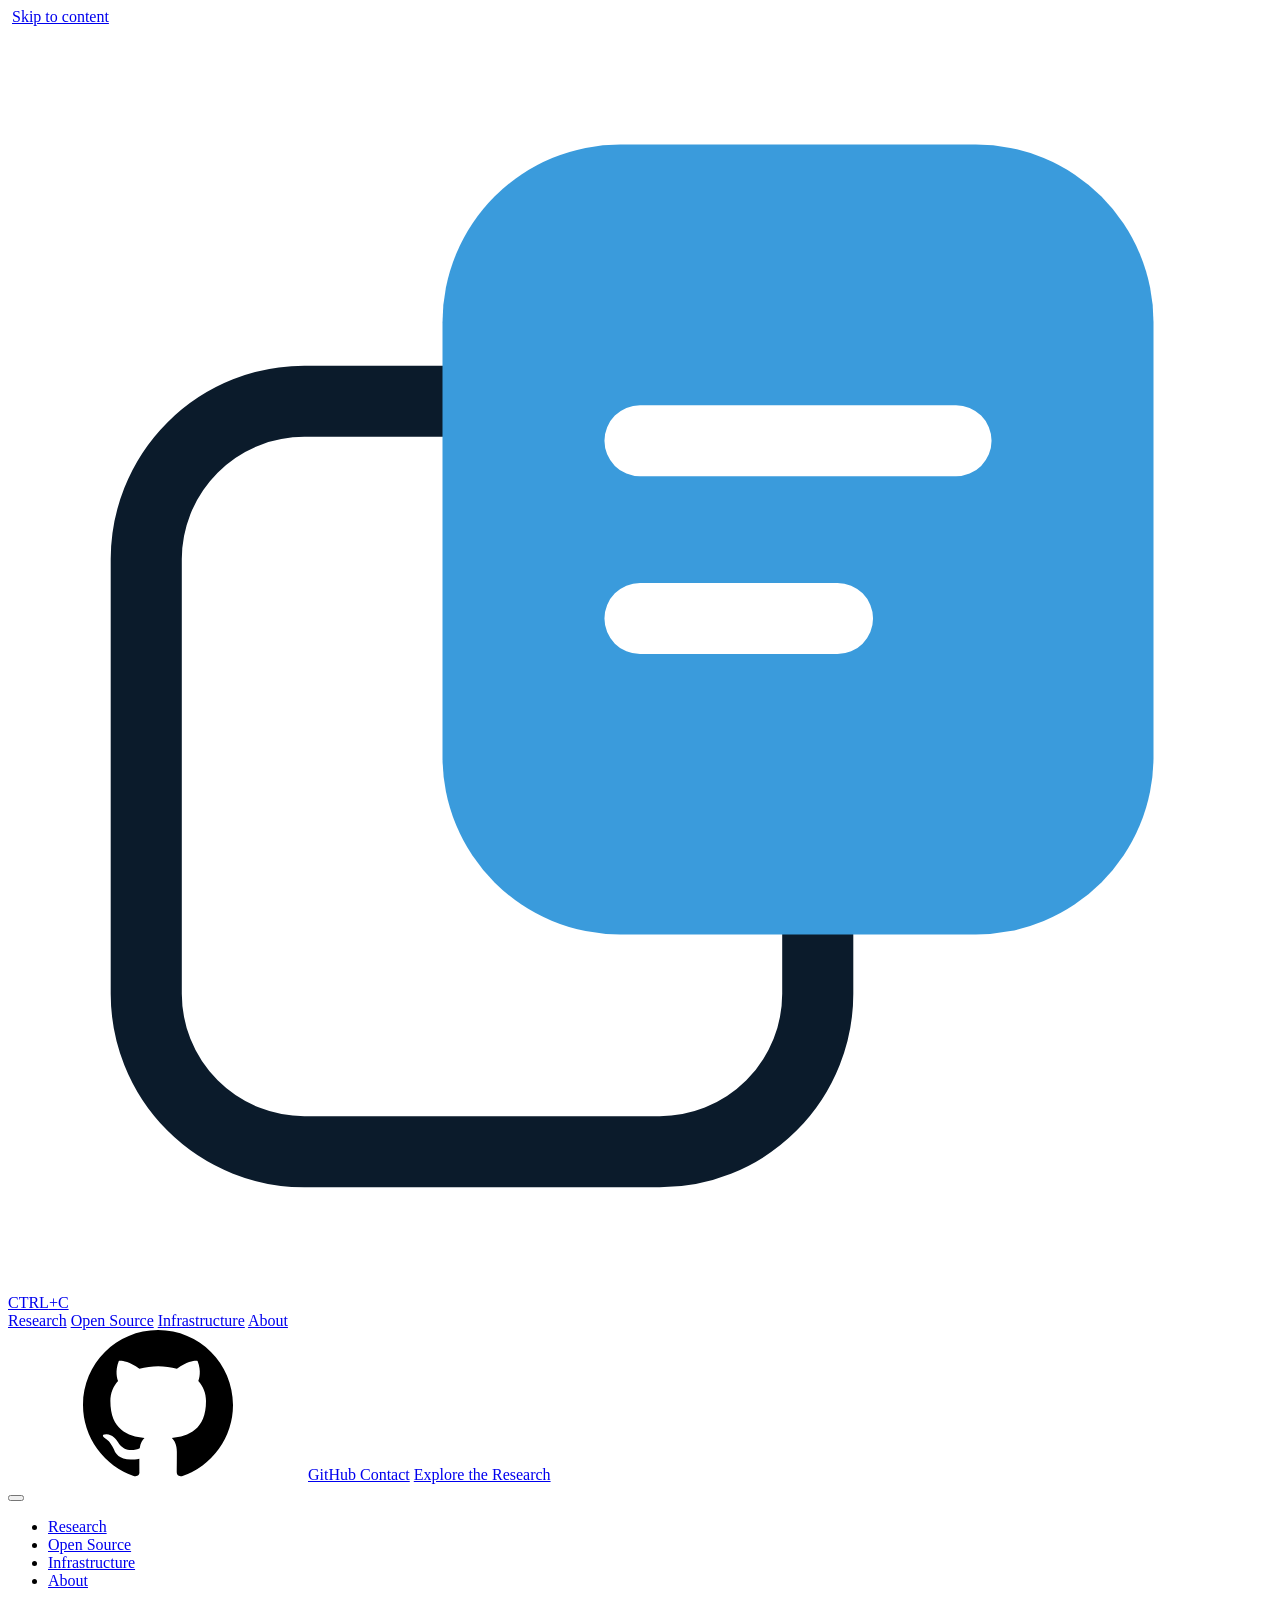
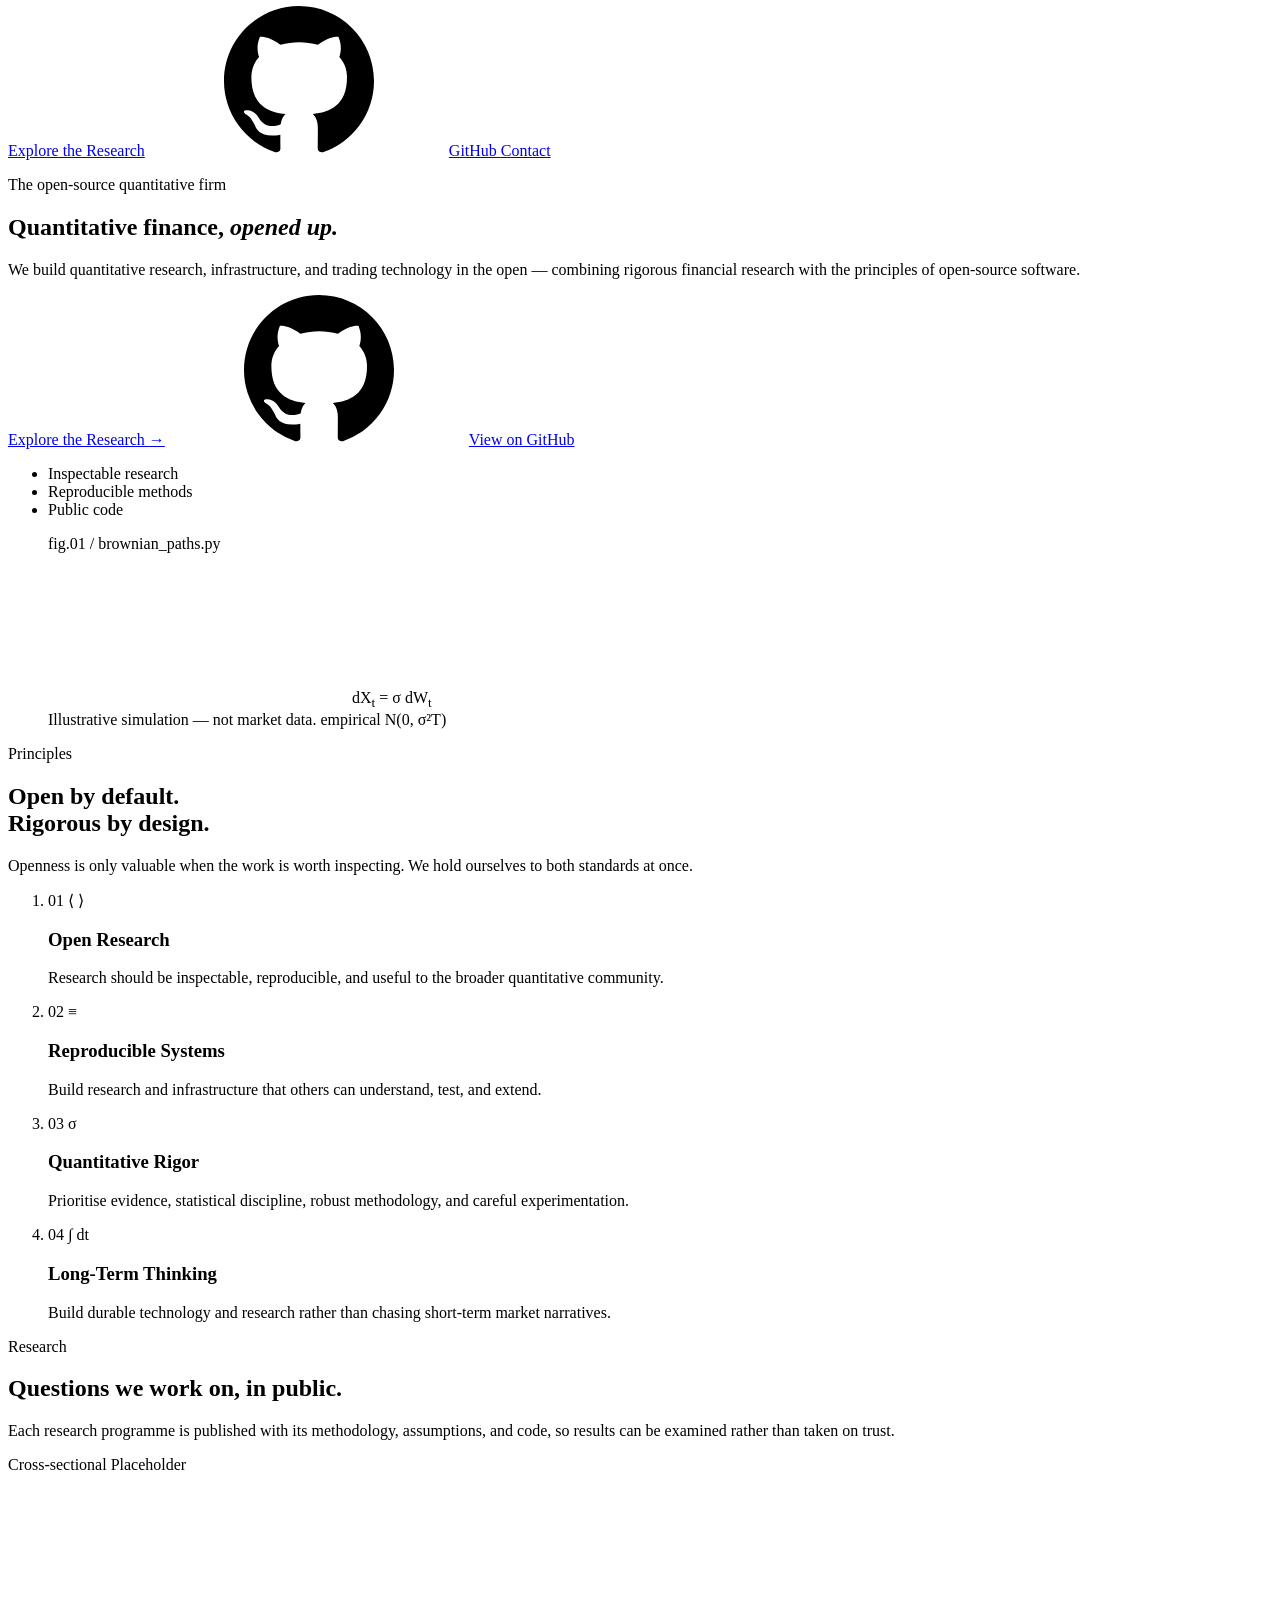
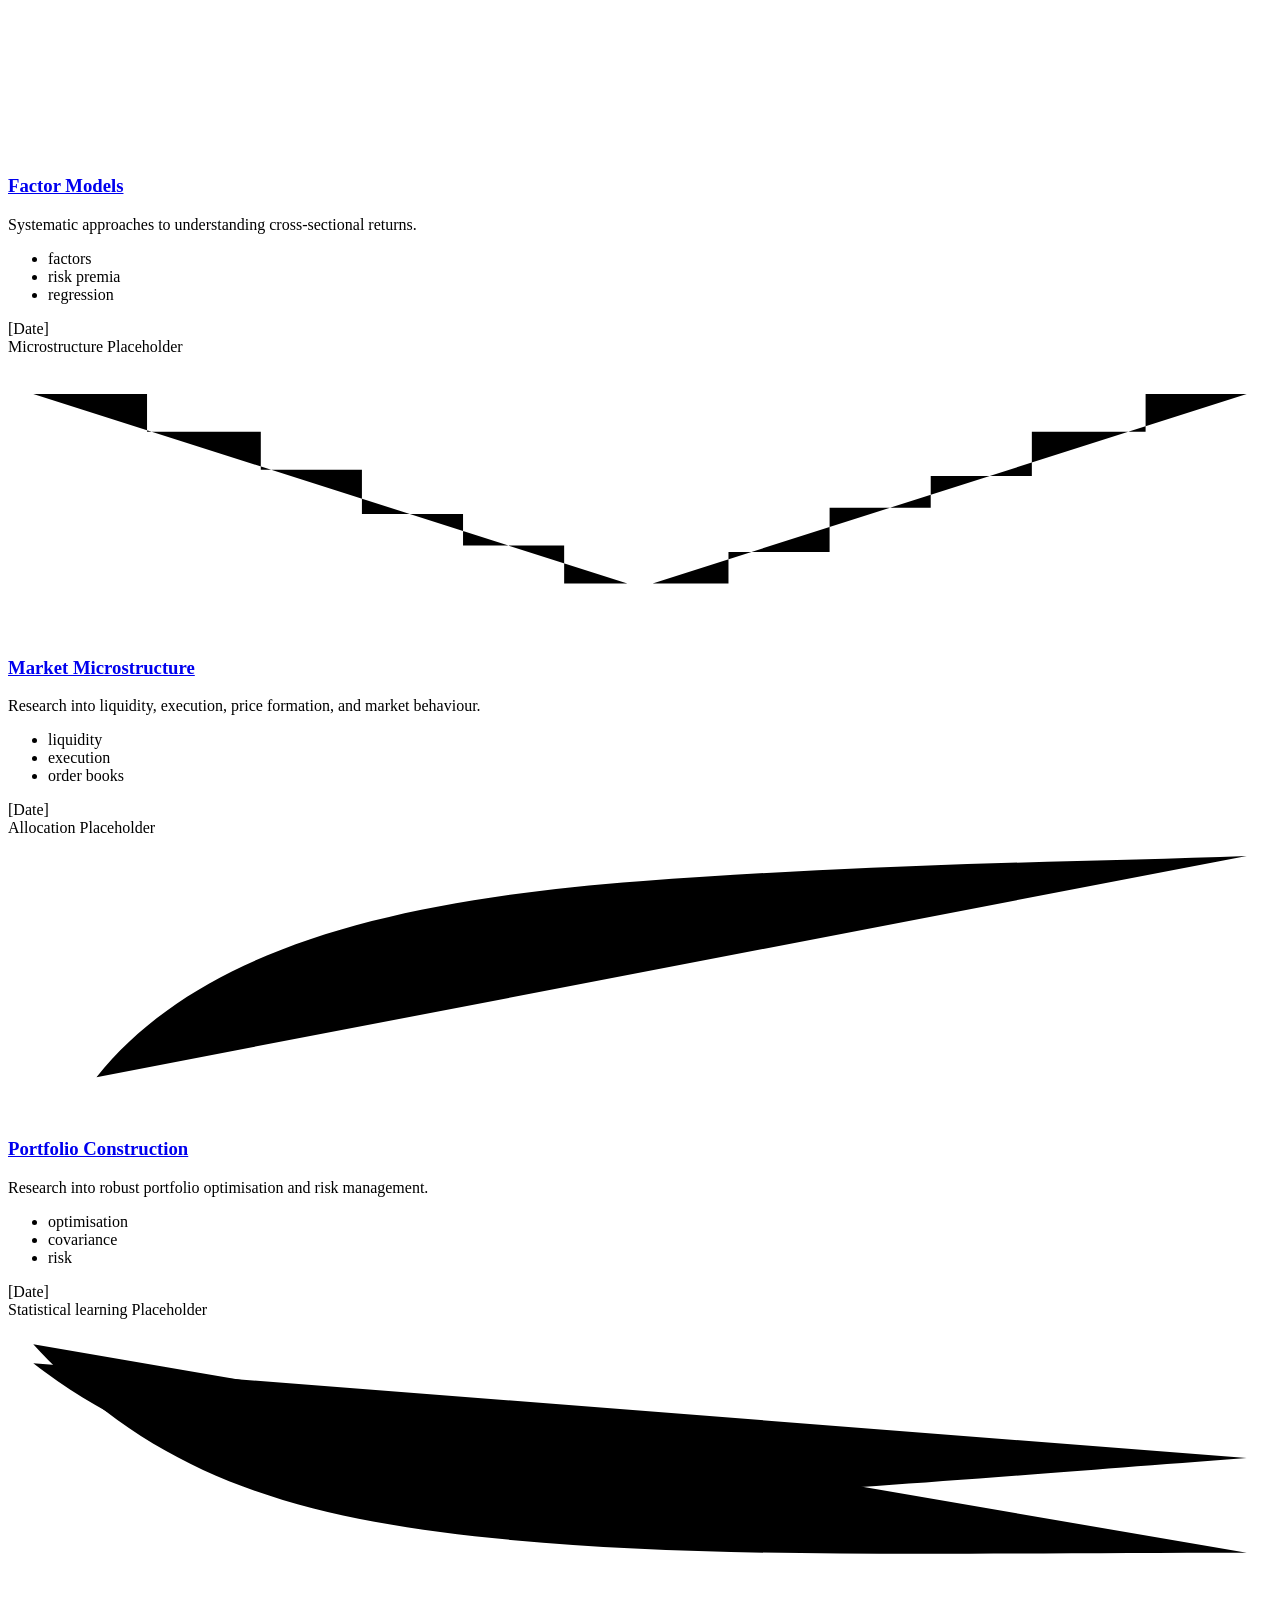
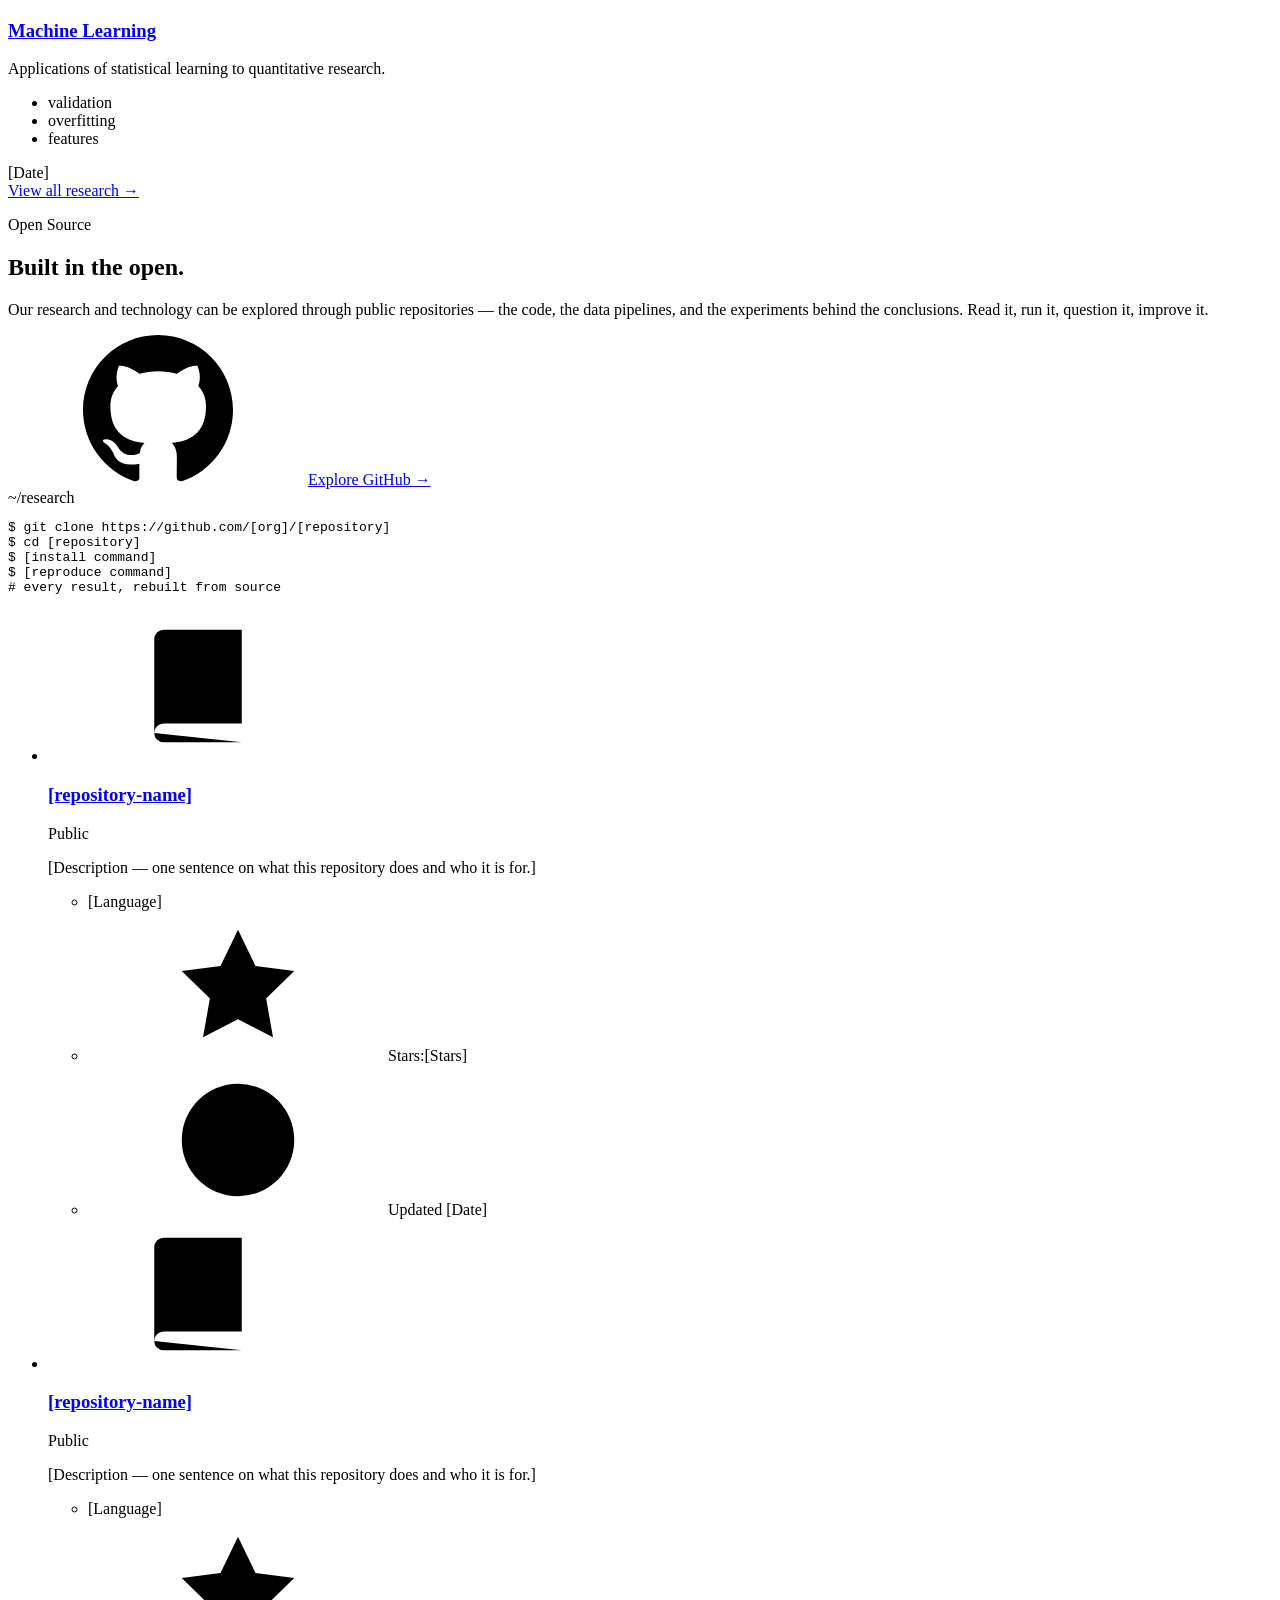
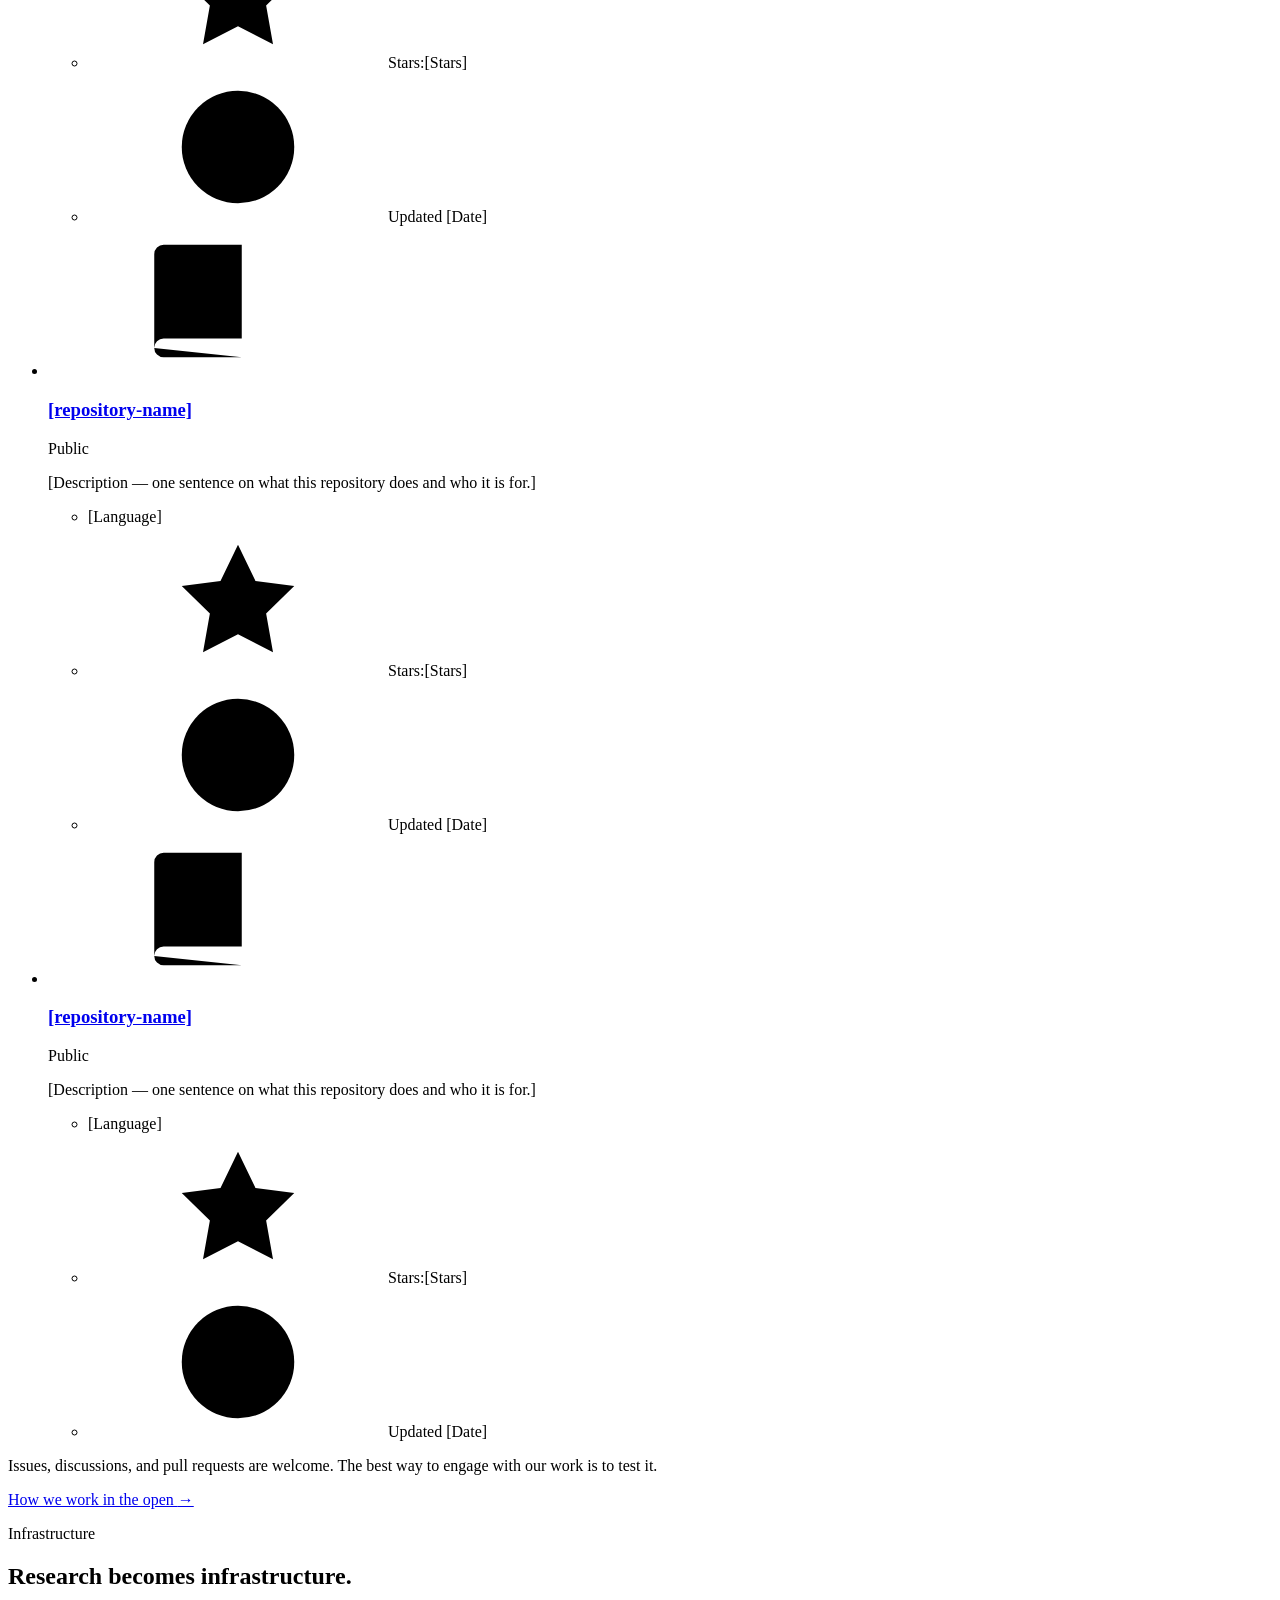
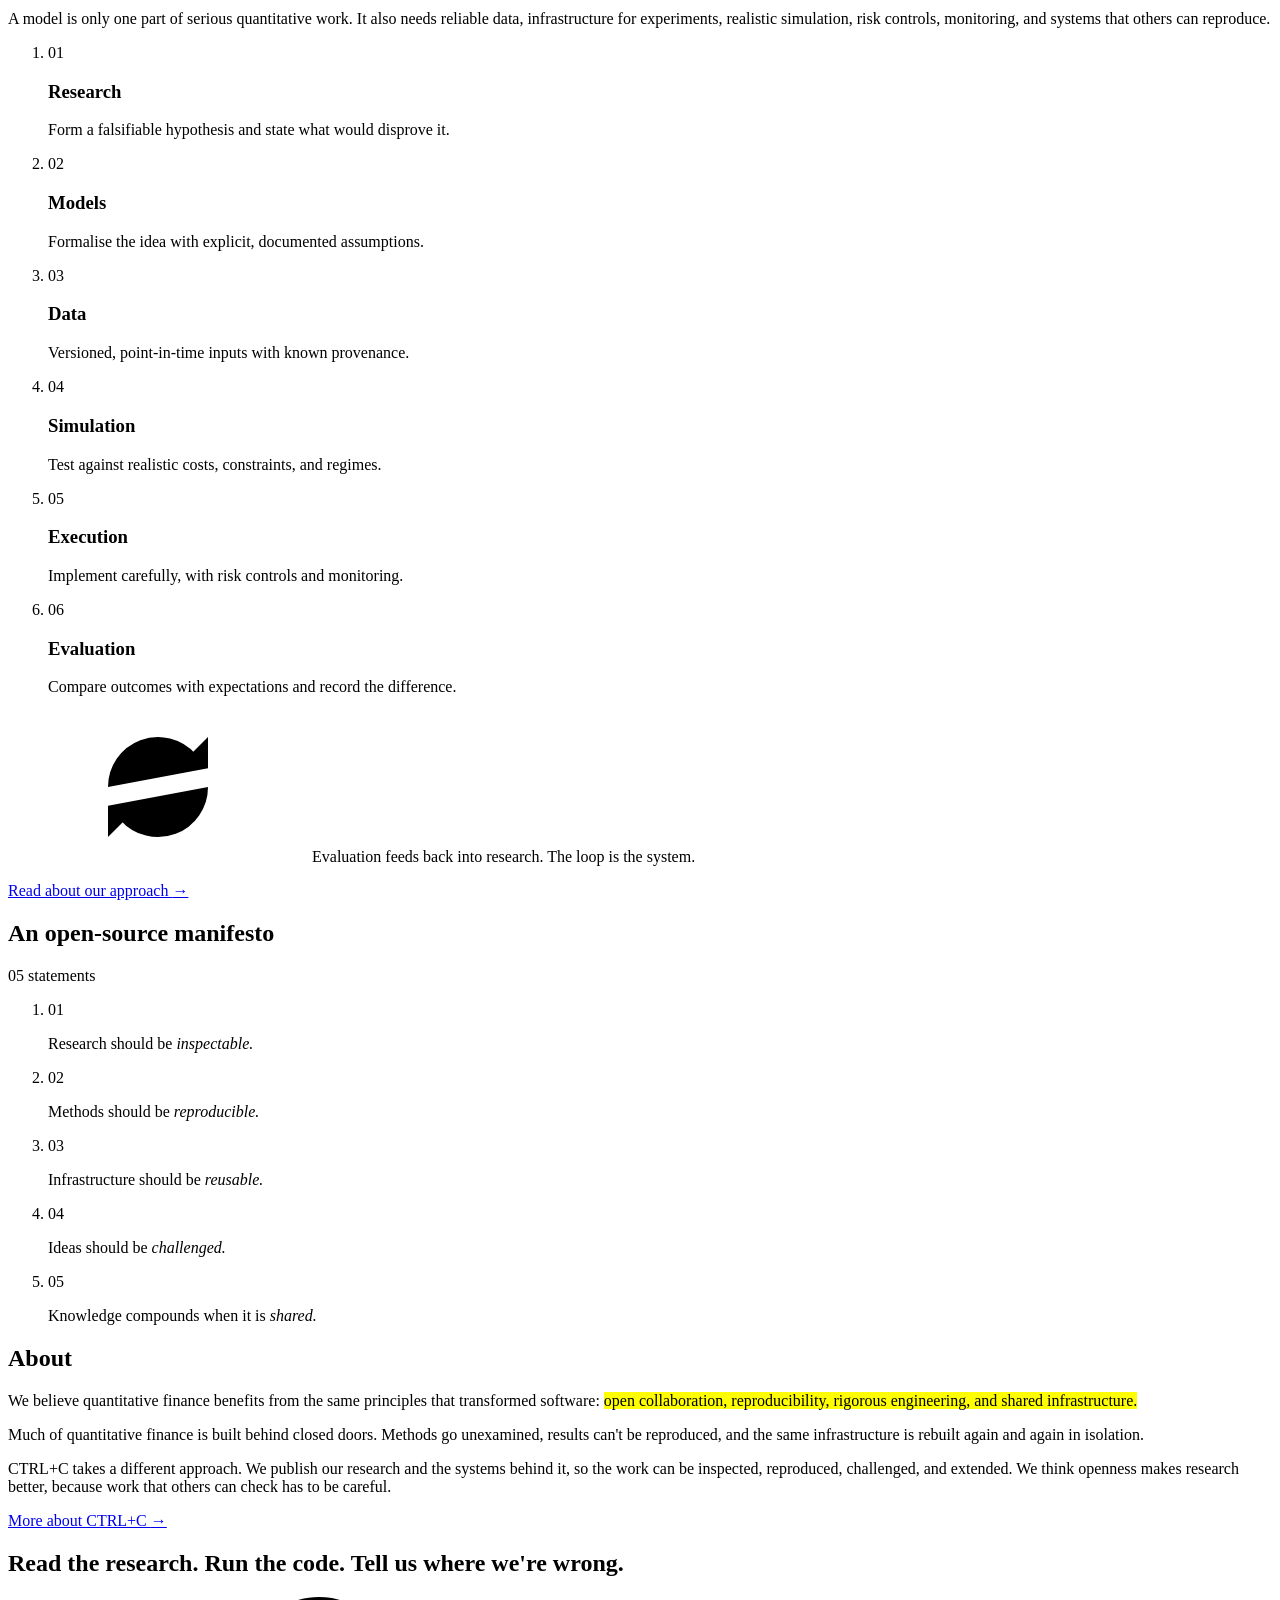
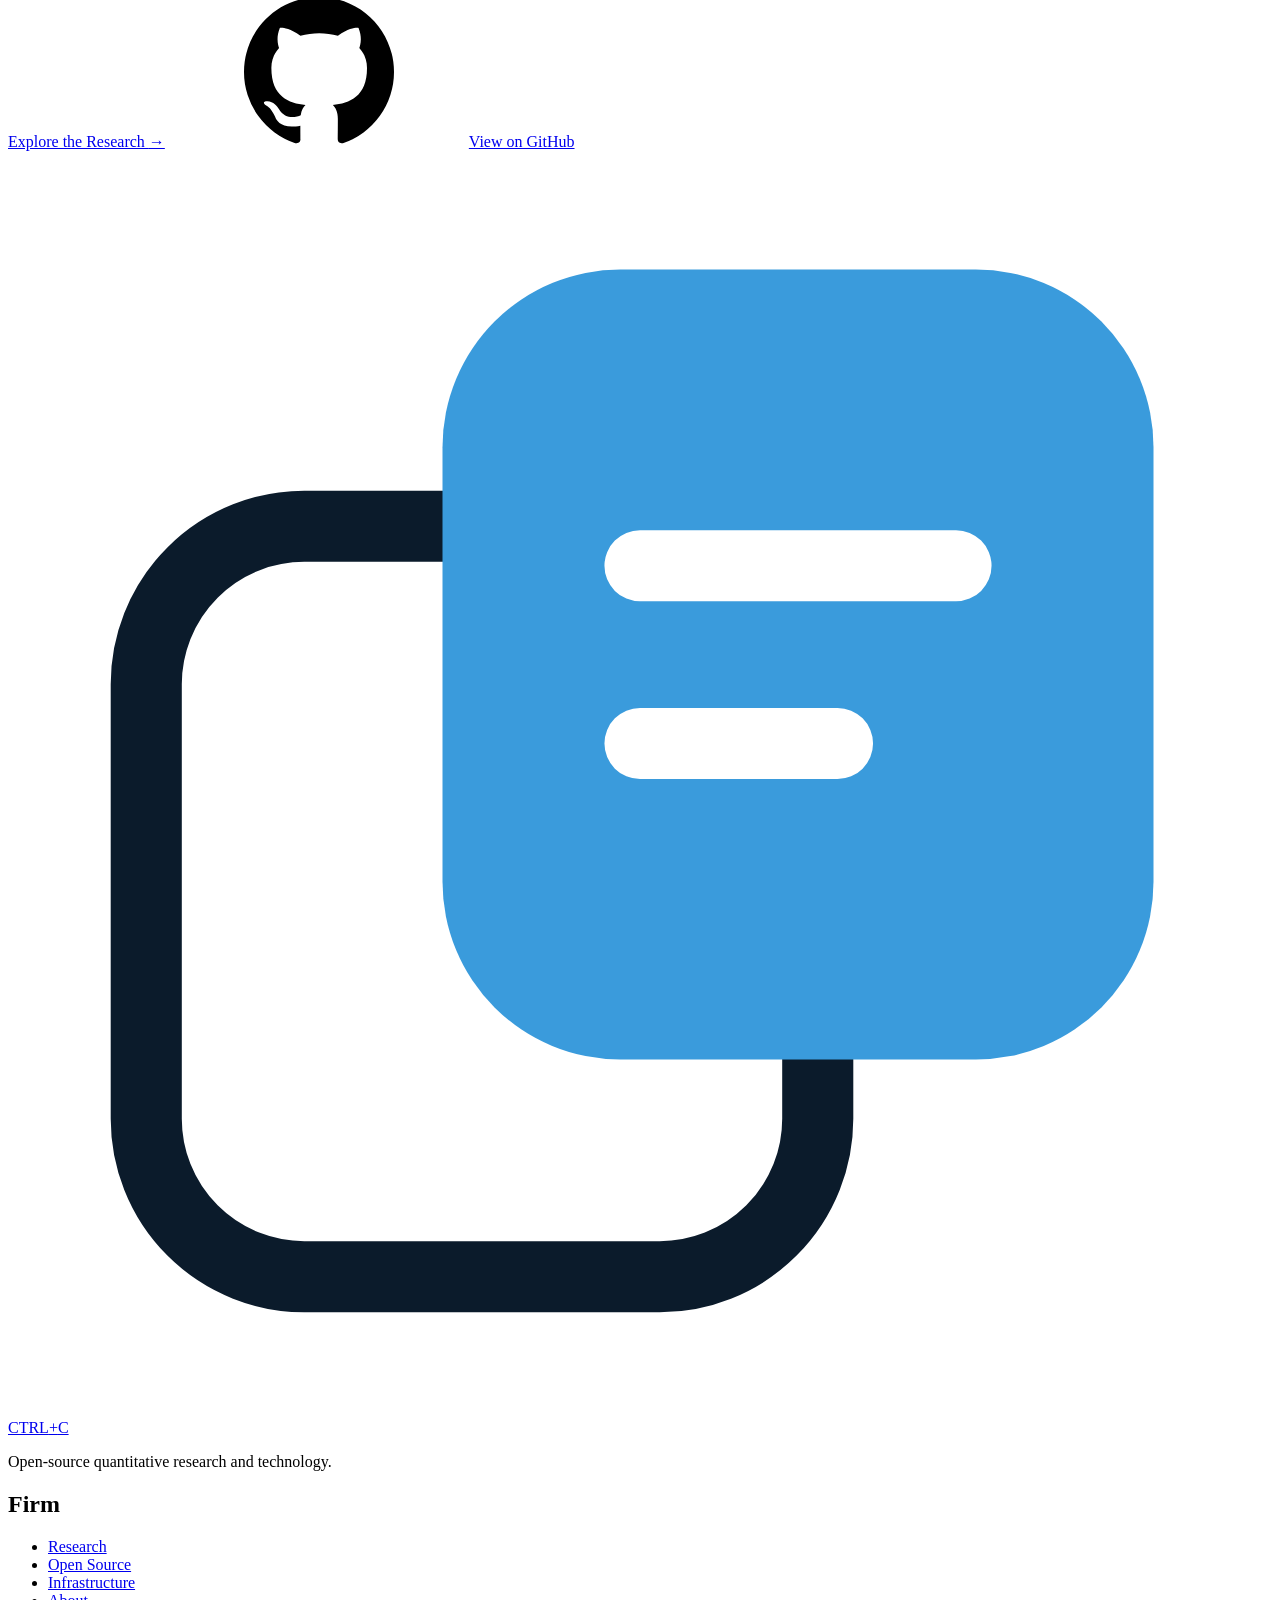
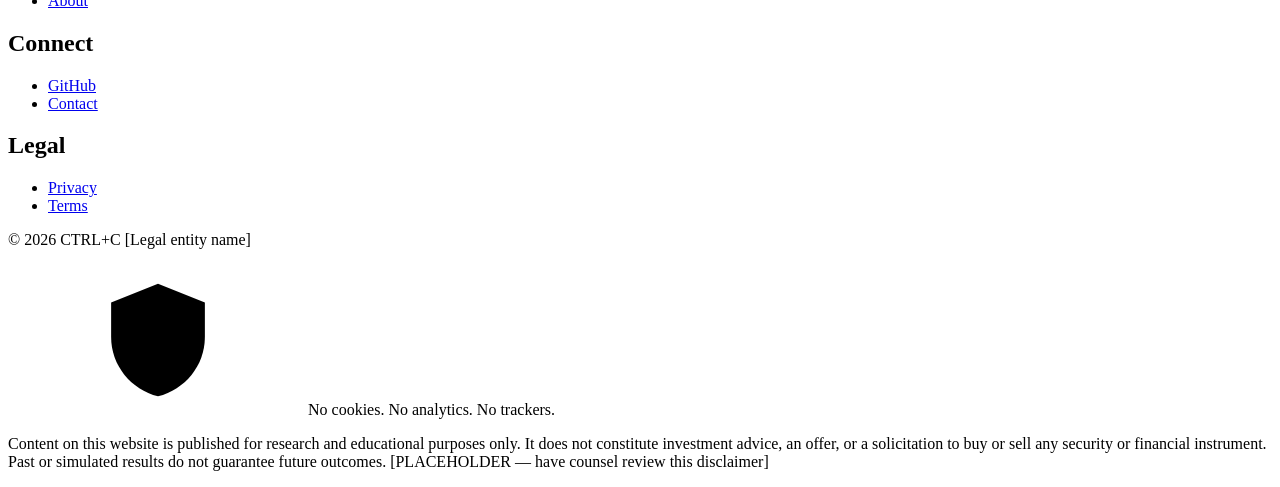
==== index.html @ 7082b30e "Add files via upload" ====
<!doctype html>
<html lang="en">
<head>
  <meta charset="utf-8">
  <meta name="viewport" content="width=device-width, initial-scale=1">
  <!-- Security: only same-origin resources may load. No third-party scripts, fonts, or trackers. -->
  <meta http-equiv="Content-Security-Policy" content="default-src 'self'; script-src 'self'; style-src 'self'; img-src 'self' data:; font-src 'self'; connect-src 'none'; object-src 'none'; base-uri 'self'; form-action 'none'">
  <meta name="referrer" content="strict-origin-when-cross-origin">

  <title>CTRL+C — The open-source quantitative firm</title>
  <meta name="description" content="CTRL+C builds quantitative research, infrastructure, and trading technology in the open — rigorous financial research developed with the principles of open-source software.">
  <!-- [PLACEHOLDER] Replace https://example.com with your real domain everywhere (see README). -->
  <link rel="canonical" href="https://example.com/">
  <meta name="theme-color" content="#f3f9fe">
  <link rel="icon" href="assets/icons/favicon.svg" type="image/svg+xml">
  <link rel="apple-touch-icon" href="assets/icons/apple-touch-icon.png">

  <!-- Open Graph / social previews -->
  <meta property="og:type" content="website">
  <meta property="og:site_name" content="CTRL+C">
  <meta property="og:title" content="CTRL+C — The open-source quantitative firm">
  <meta property="og:description" content="Quantitative research, infrastructure, and trading technology, built in the open.">
  <meta property="og:url" content="https://example.com/">
  <meta property="og:image" content="https://example.com/assets/images/og-image.png">
  <meta property="og:image:width" content="1200">
  <meta property="og:image:height" content="630">
  <meta property="og:image:alt" content="CTRL+C — Quantitative finance, opened up.">
  <meta name="twitter:card" content="summary_large_image">

  <link rel="preload" href="assets/fonts/InterVariable.woff2" as="font" type="font/woff2" crossorigin>
  <link rel="stylesheet" href="css/styles.css">
  <script src="js/config.js"></script>
  <script src="js/main.js" defer></script>

  <script type="application/ld+json">
  {
    "@context": "https://schema.org",
    "@type": "Organization",
    "name": "CTRL+C",
    "url": "https://example.com/",
    "logo": "https://example.com/assets/icons/favicon.svg",
    "description": "Open-source quantitative research and technology."
  }
  </script>
</head>
<body>
  <!-- Icon sprite: referenced below with <use href="#i-…">. Decorative only. -->
  <svg width="0" height="0" class="visually-hidden" aria-hidden="true" focusable="false">
    <symbol id="i-github" viewBox="0 0 16 16"><path d="M8 0c4.42 0 8 3.58 8 8a8.013 8.013 0 0 1-5.45 7.59c-.4.08-.55-.17-.55-.38 0-.27.01-1.13.01-2.2 0-.75-.25-1.23-.54-1.48 1.78-.2 3.65-.88 3.65-3.95 0-.88-.31-1.59-.82-2.15.08-.2.36-1.02-.08-2.12 0 0-.67-.22-2.2.82-.64-.18-1.32-.27-2-.27-.68 0-1.36.09-2 .27-1.53-1.03-2.2-.82-2.2-.82-.44 1.1-.16 1.92-.08 2.12-.51.56-.82 1.28-.82 2.15 0 3.06 1.86 3.75 3.64 3.95-.23.2-.44.55-.51 1.07-.46.21-1.61.55-2.33-.66-.15-.24-.6-.83-1.23-.82-.67.01-.27.38.01.53.34.19.73.9.82 1.13.16.45.68 1.31 2.69.94 0 .67.01 1.3.01 1.49 0 .21-.15.45-.55.38A7.995 7.995 0 0 1 0 8c0-4.42 3.58-8 8-8Z"/></symbol>
    <symbol id="i-arrow" viewBox="0 0 24 24"><path d="M7 17 17 7M8 7h9v9"/></symbol>
    <symbol id="i-repo" viewBox="0 0 24 24"><path d="M5 4.5A1.5 1.5 0 0 1 6.5 3H19v15H6.5A1.5 1.5 0 0 0 5 19.5v-15ZM5 19.5A1.5 1.5 0 0 0 6.5 21H19"/></symbol>
    <symbol id="i-star" viewBox="0 0 24 24"><path d="m12 3 2.8 5.8 6.2.8-4.5 4.4 1.1 6.2-5.6-2.9-5.6 2.9 1.1-6.2L3 9.6l6.2-.8L12 3Z"/></symbol>
    <symbol id="i-clock" viewBox="0 0 24 24"><circle cx="12" cy="12" r="9"/><path d="M12 7v5l3 2"/></symbol>
    <symbol id="i-info" viewBox="0 0 24 24"><circle cx="12" cy="12" r="9"/><path d="M12 11v5M12 8h.01"/></symbol>
    <symbol id="i-shield" viewBox="0 0 24 24"><path d="M12 3 4.5 6v5.5c0 4.6 3.2 8.4 7.5 9.5 4.3-1.1 7.5-4.9 7.5-9.5V6L12 3Z"/><path d="m9 12 2 2 4-4"/></symbol>
    <symbol id="i-loop" viewBox="0 0 24 24"><path d="M4 12a8 8 0 0 1 14-5.3L20 9M20 4v5h-5M20 12a8 8 0 0 1-14 5.3L4 15M4 20v-5h5"/></symbol>
  </svg>

  <a class="skip-link" href="#main">Skip to content</a>

  <!-- ===================== Header ===================== -->
  <header class="site-header">
    <div class="container nav">
      <a class="brand" href="index.html" aria-label="CTRL+C — home">
        <svg class="brand__mark" viewBox="0 0 32 32" aria-hidden="true" focusable="false">
          <rect x="3.5" y="9.5" width="17" height="19" rx="4" fill="none" stroke="#0b1b2b" stroke-width="1.8"/>
          <rect x="11" y="3" width="18" height="20" rx="4.5" fill="#3a9bdc"/>
          <path d="M16 10.5h8M16 15h5" stroke="#fff" stroke-width="1.8" stroke-linecap="round"/>
        </svg>
        <span>CTRL<span class="brand__plus">+</span>C</span>
      </a>

      <nav class="nav__links" aria-label="Primary">
        <a href="research.html">Research</a>
        <a href="opensource.html">Open Source</a>
        <a href="infrastructure.html">Infrastructure</a>
        <a href="about.html">About</a>
      </nav>

      <div class="nav__utility">
        <a href="https://github.com/" data-href="github" rel="noopener">
          <svg class="icon icon--fill" aria-hidden="true"><use href="#i-github"/></svg>GitHub
        </a>
        <a href="mailto:contact@example.com" data-href="email">Contact</a>
        <a class="btn btn--sm" href="research.html">Explore the Research</a>
      </div>

      <button class="nav__toggle" type="button" aria-expanded="false" aria-controls="mobile-menu" aria-label="Open menu">
        <span class="nav__toggle-bar"></span>
        <span class="nav__toggle-bar"></span>
      </button>
    </div>
  </header>

  <div class="mobile-menu" id="mobile-menu">
    <nav aria-label="Mobile">
      <ul class="mobile-menu__links">
        <li><a href="research.html">Research</a></li>
        <li><a href="opensource.html">Open Source</a></li>
        <li><a href="infrastructure.html">Infrastructure</a></li>
        <li><a href="about.html">About</a></li>
      </ul>
    </nav>
    <div class="mobile-menu__actions">
      <a class="btn" href="research.html">Explore the Research</a>
      <a class="btn btn--ghost" href="https://github.com/" data-href="github" rel="noopener">
        <svg class="icon icon--fill" aria-hidden="true"><use href="#i-github"/></svg>GitHub
      </a>
      <a class="btn btn--ghost" href="mailto:contact@example.com" data-href="email">Contact</a>
    </div>
  </div>

  <main id="main">
    <!-- ===================== Hero ===================== -->
    <section class="hero" aria-labelledby="hero-title">
      <div class="container hero__inner">
        <div class="hero__copy">
          <p class="eyebrow reveal">The open-source quantitative firm</p>
          <h1 class="hero__title h-display reveal d1" id="hero-title">Quantitative finance, <em>opened&nbsp;up.</em></h1>
          <p class="hero__lede reveal d2">We build quantitative research, infrastructure, and trading technology in the open — combining rigorous financial research with the principles of open-source software.</p>
          <div class="hero__actions reveal d3">
            <a class="btn" href="research.html">Explore the Research <span class="arrow" aria-hidden="true">→</span></a>
            <a class="btn btn--ghost" href="https://github.com/" data-href="github" rel="noopener">
              <svg class="icon icon--fill" aria-hidden="true"><use href="#i-github"/></svg>View on GitHub
            </a>
          </div>
          <ul class="hero__meta reveal d3" aria-label="What we publish">
            <li>Inspectable research</li>
            <li>Reproducible methods</li>
            <li>Public code</li>
          </ul>
        </div>

        <figure class="figure reveal d2">
          <div class="figure__bar" aria-hidden="true">
            <span class="figure__dots"><span></span><span></span><span></span></span>
            <span>fig.01 / brownian_paths.py</span>
          </div>
          <div class="figure__canvas-wrap">
            <canvas id="hero-canvas" role="img" aria-label="Illustrative animation: simulated random-walk paths fan out from a single starting point within one- and two-standard-deviation bands, while their end values build up a bell-shaped density that matches the theoretical normal distribution."></canvas>
            <span class="figure__eq" aria-hidden="true">dX<sub>t</sub> = σ dW<sub>t</sub></span>
          </div>
          <figcaption class="figure__caption">
            <span>Illustrative simulation — not market data.</span>
            <span class="figure__legend" aria-hidden="true">
              <span><i></i>empirical</span>
              <span><i class="dashed"></i>N(0, σ²T)</span>
            </span>
          </figcaption>
        </figure>
      </div>
    </section>

    <!-- ===================== Principles ===================== -->
    <section class="section" aria-labelledby="principles-title">
      <div class="container">
        <div class="section-head section-head--split">
          <div>
            <p class="eyebrow reveal">Principles</p>
            <h2 class="h-1 reveal d1" id="principles-title">Open by default.<br>Rigorous by design.</h2>
          </div>
          <p class="section-head__lede reveal d2">Openness is only valuable when the work is worth inspecting. We hold ourselves to both standards at once.</p>
        </div>

        <ol class="principles">
          <li class="principle reveal">
            <span class="principle__num">01</span>
            <span class="principle__glyph" aria-hidden="true">⟨ ⟩</span>
            <h3>Open Research</h3>
            <p>Research should be inspectable, reproducible, and useful to the broader quantitative community.</p>
          </li>
          <li class="principle reveal d1">
            <span class="principle__num">02</span>
            <span class="principle__glyph" aria-hidden="true">≡</span>
            <h3>Reproducible Systems</h3>
            <p>Build research and infrastructure that others can understand, test, and extend.</p>
          </li>
          <li class="principle reveal d2">
            <span class="principle__num">03</span>
            <span class="principle__glyph" aria-hidden="true">σ</span>
            <h3>Quantitative Rigor</h3>
            <p>Prioritise evidence, statistical discipline, robust methodology, and careful experimentation.</p>
          </li>
          <li class="principle reveal d3">
            <span class="principle__num">04</span>
            <span class="principle__glyph" aria-hidden="true">∫ dt</span>
            <h3>Long-Term Thinking</h3>
            <p>Build durable technology and research rather than chasing short-term market narratives.</p>
          </li>
        </ol>
      </div>
    </section>

    <!-- ===================== Research ===================== -->
    <section class="section section--soft" id="research" aria-labelledby="research-title">
      <div class="container">
        <div class="section-head section-head--split">
          <div>
            <p class="eyebrow reveal">Research</p>
            <h2 class="h-1 reveal d1" id="research-title">Questions we work on, in public.</h2>
          </div>
          <p class="section-head__lede reveal d2">Each research programme is published with its methodology, assumptions, and code, so results can be examined rather than taken on trust.</p>
        </div>

        <div class="cards">
          <!-- [PLACEHOLDER] Research cards: replace dates, tags and repository links with real entries. -->
          <article class="card reveal">
            <div class="card__top">
              <span class="card__category">Cross-sectional</span>
              <span class="badge">Placeholder</span>
            </div>
            <div class="card__plot" aria-hidden="true">
              <svg viewBox="0 0 200 44" preserveAspectRatio="none">
                <path class="base" d="M0 40H200"/>
                <path d="M12 34h.01M24 30h.01M33 36h.01M45 26h.01M58 29h.01M66 22h.01M79 25h.01M90 18h.01M104 21h.01M116 15h.01M127 19h.01M139 11h.01M150 14h.01M163 9h.01M176 12h.01M188 6h.01" stroke-width="3.2" stroke-linecap="round"/>
                <path d="M6 35 194 7" stroke-dasharray="3 3"/>
              </svg>
            </div>
            <h3 class="card__title"><a href="research.html#factor-models">Factor Models</a></h3>
            <p class="card__desc">Systematic approaches to understanding cross-sectional returns.</p>
            <div class="card__foot">
              <ul class="tags" aria-label="Tags"><li class="tag">factors</li><li class="tag">risk premia</li><li class="tag">regression</li></ul>
              <span><time class="ph">[Date]</time></span>
            </div>
          </article>

          <article class="card reveal d1">
            <div class="card__top">
              <span class="card__category">Microstructure</span>
              <span class="badge">Placeholder</span>
            </div>
            <div class="card__plot" aria-hidden="true">
              <svg viewBox="0 0 200 44" preserveAspectRatio="none">
                <path class="base" d="M0 40H200M100 0V44"/>
                <path d="M4 6H22V12H40V18H56V25H72V30H88V36H98"/>
                <path d="M102 36H114V31H130V24H146V19H162V12H180V6H196"/>
              </svg>
            </div>
            <h3 class="card__title"><a href="research.html#market-microstructure">Market Microstructure</a></h3>
            <p class="card__desc">Research into liquidity, execution, price formation, and market behaviour.</p>
            <div class="card__foot">
              <ul class="tags" aria-label="Tags"><li class="tag">liquidity</li><li class="tag">execution</li><li class="tag">order books</li></ul>
              <span><time class="ph">[Date]</time></span>
            </div>
          </article>

          <article class="card reveal">
            <div class="card__top">
              <span class="card__category">Allocation</span>
              <span class="badge">Placeholder</span>
            </div>
            <div class="card__plot" aria-hidden="true">
              <svg viewBox="0 0 200 44" preserveAspectRatio="none">
                <path class="base" d="M0 40H200"/>
                <path d="M14 38C30 18 60 10 100 7S170 4 196 3"/>
                <path d="M40 33h.01M62 28h.01M78 22h.01M96 26h.01M118 17h.01M140 21h.01M160 13h.01M178 18h.01" stroke-width="3.2" stroke-linecap="round"/>
              </svg>
            </div>
            <h3 class="card__title"><a href="research.html#portfolio-construction">Portfolio Construction</a></h3>
            <p class="card__desc">Research into robust portfolio optimisation and risk management.</p>
            <div class="card__foot">
              <ul class="tags" aria-label="Tags"><li class="tag">optimisation</li><li class="tag">covariance</li><li class="tag">risk</li></ul>
              <span><time class="ph">[Date]</time></span>
            </div>
          </article>

          <article class="card reveal d1">
            <div class="card__top">
              <span class="card__category">Statistical learning</span>
              <span class="badge">Placeholder</span>
            </div>
            <div class="card__plot" aria-hidden="true">
              <svg viewBox="0 0 200 44" preserveAspectRatio="none">
                <path class="base" d="M0 40H200"/>
                <path d="M4 4C24 26 48 32 80 35S150 37 196 37"/>
                <path d="M4 7C26 24 50 27 80 28S130 27 196 22" stroke-dasharray="3 3"/>
              </svg>
            </div>
            <h3 class="card__title"><a href="research.html#machine-learning">Machine Learning</a></h3>
            <p class="card__desc">Applications of statistical learning to quantitative research.</p>
            <div class="card__foot">
              <ul class="tags" aria-label="Tags"><li class="tag">validation</li><li class="tag">overfitting</li><li class="tag">features</li></ul>
              <span><time class="ph">[Date]</time></span>
            </div>
          </article>
        </div>

        <div class="section-foot">
          <a class="link-arrow" href="research.html">View all research <span aria-hidden="true">→</span></a>
        </div>
      </div>
    </section>

    <!-- ===================== Open Source ===================== -->
    <section class="section" id="open-source" aria-labelledby="os-title">
      <div class="container os-layout">
        <div class="os-layout__intro">
          <p class="eyebrow reveal">Open Source</p>
          <h2 class="h-1 reveal d1" id="os-title">Built in the open.</h2>
          <p class="lede reveal d2">Our research and technology can be explored through public repositories — the code, the data pipelines, and the experiments behind the conclusions. Read it, run it, question it, improve it.</p>
          <div class="reveal d3">
            <a class="btn" href="https://github.com/" data-href="github" rel="noopener">
              <svg class="icon icon--fill" aria-hidden="true"><use href="#i-github"/></svg>Explore GitHub <span class="arrow" aria-hidden="true">→</span>
            </a>
          </div>

          <div class="terminal reveal d3" aria-label="Example: cloning and running a repository" role="group">
            <div class="terminal__bar" aria-hidden="true"><i></i><i></i><i></i><span>~/research</span></div>
<pre><code><span class="t-prompt">$ </span>git clone https://github.com/[org]/[repository]
<span class="t-prompt">$ </span>cd [repository]
<span class="t-prompt">$ </span>[install command]
<span class="t-prompt">$ </span>[reproduce command]
<span class="t-dim"># every result, rebuilt from source</span></code></pre>
          </div>
        </div>

        <div>
          <!-- [PLACEHOLDER] Repository cards. Set data-repo to the exact repo name; the URL is built from js/config.js. -->
          <ul class="repos">
            <li class="repo reveal">
              <div class="repo__head">
                <svg class="icon" aria-hidden="true"><use href="#i-repo"/></svg>
                <h3 class="repo__name"><a href="https://github.com/" data-href="repo" data-repo="repository-name" rel="noopener">[repository-name]</a></h3>
                <span class="badge repo__vis">Public</span>
              </div>
              <p class="repo__desc">[Description — one sentence on what this repository does and who it is for.]</p>
              <ul class="repo__meta">
                <li><span class="lang-dot" aria-hidden="true"></span>[Language]</li>
                <li><svg class="icon" aria-hidden="true"><use href="#i-star"/></svg><span class="visually-hidden">Stars:</span>[Stars]</li>
                <li><svg class="icon" aria-hidden="true"><use href="#i-clock"/></svg>Updated [Date]</li>
              </ul>
            </li>
            <li class="repo reveal d1">
              <div class="repo__head">
                <svg class="icon" aria-hidden="true"><use href="#i-repo"/></svg>
                <h3 class="repo__name"><a href="https://github.com/" data-href="repo" data-repo="repository-name" rel="noopener">[repository-name]</a></h3>
                <span class="badge repo__vis">Public</span>
              </div>
              <p class="repo__desc">[Description — one sentence on what this repository does and who it is for.]</p>
              <ul class="repo__meta">
                <li><span class="lang-dot" aria-hidden="true"></span>[Language]</li>
                <li><svg class="icon" aria-hidden="true"><use href="#i-star"/></svg><span class="visually-hidden">Stars:</span>[Stars]</li>
                <li><svg class="icon" aria-hidden="true"><use href="#i-clock"/></svg>Updated [Date]</li>
              </ul>
            </li>
            <li class="repo reveal">
              <div class="repo__head">
                <svg class="icon" aria-hidden="true"><use href="#i-repo"/></svg>
                <h3 class="repo__name"><a href="https://github.com/" data-href="repo" data-repo="repository-name" rel="noopener">[repository-name]</a></h3>
                <span class="badge repo__vis">Public</span>
              </div>
              <p class="repo__desc">[Description — one sentence on what this repository does and who it is for.]</p>
              <ul class="repo__meta">
                <li><span class="lang-dot" aria-hidden="true"></span>[Language]</li>
                <li><svg class="icon" aria-hidden="true"><use href="#i-star"/></svg><span class="visually-hidden">Stars:</span>[Stars]</li>
                <li><svg class="icon" aria-hidden="true"><use href="#i-clock"/></svg>Updated [Date]</li>
              </ul>
            </li>
            <li class="repo reveal d1">
              <div class="repo__head">
                <svg class="icon" aria-hidden="true"><use href="#i-repo"/></svg>
                <h3 class="repo__name"><a href="https://github.com/" data-href="repo" data-repo="repository-name" rel="noopener">[repository-name]</a></h3>
                <span class="badge repo__vis">Public</span>
              </div>
              <p class="repo__desc">[Description — one sentence on what this repository does and who it is for.]</p>
              <ul class="repo__meta">
                <li><span class="lang-dot" aria-hidden="true"></span>[Language]</li>
                <li><svg class="icon" aria-hidden="true"><use href="#i-star"/></svg><span class="visually-hidden">Stars:</span>[Stars]</li>
                <li><svg class="icon" aria-hidden="true"><use href="#i-clock"/></svg>Updated [Date]</li>
              </ul>
            </li>
          </ul>

          <div class="os-cta reveal">
            <p>Issues, discussions, and pull requests are welcome. The best way to engage with our work is to test it.</p>
            <a class="link-arrow" href="opensource.html">How we work in the open <span aria-hidden="true">→</span></a>
          </div>
        </div>
      </div>
    </section>

    <!-- ===================== Infrastructure ===================== -->
    <section class="section section--soft" id="infrastructure" aria-labelledby="infra-title">
      <div class="container">
        <div class="infra-head">
          <div>
            <p class="eyebrow reveal">Infrastructure</p>
            <h2 class="h-1 reveal d1" id="infra-title">Research becomes infrastructure.</h2>
          </div>
          <div class="infra-head__text reveal d2">
            <p>A model is only one part of serious quantitative work. It also needs reliable data, infrastructure for experiments, realistic simulation, risk controls, monitoring, and systems that others can reproduce.</p>
          </div>
        </div>

        <div class="infra-panel reveal">
          <div class="pipeline-wrap">
          <span class="pipeline__pulse" aria-hidden="true"></span>
          <ol class="pipeline" aria-label="Research lifecycle">
            <li class="stage">
              <span class="stage__node" aria-hidden="true">01</span>
              <div>
                <h3 class="stage__name">Research</h3>
                <p class="stage__desc">Form a falsifiable hypothesis and state what would disprove it.</p>
              </div>
            </li>
            <li class="stage">
              <span class="stage__node" aria-hidden="true">02</span>
              <div>
                <h3 class="stage__name">Models</h3>
                <p class="stage__desc">Formalise the idea with explicit, documented assumptions.</p>
              </div>
            </li>
            <li class="stage">
              <span class="stage__node" aria-hidden="true">03</span>
              <div>
                <h3 class="stage__name">Data</h3>
                <p class="stage__desc">Versioned, point-in-time inputs with known provenance.</p>
              </div>
            </li>
            <li class="stage">
              <span class="stage__node" aria-hidden="true">04</span>
              <div>
                <h3 class="stage__name">Simulation</h3>
                <p class="stage__desc">Test against realistic costs, constraints, and regimes.</p>
              </div>
            </li>
            <li class="stage">
              <span class="stage__node" aria-hidden="true">05</span>
              <div>
                <h3 class="stage__name">Execution</h3>
                <p class="stage__desc">Implement carefully, with risk controls and monitoring.</p>
              </div>
            </li>
            <li class="stage">
              <span class="stage__node" aria-hidden="true">06</span>
              <div>
                <h3 class="stage__name">Evaluation</h3>
                <p class="stage__desc">Compare outcomes with expectations and record the difference.</p>
              </div>
            </li>
          </ol>
          </div>
          <p class="pipeline__loop">
            <svg class="icon" aria-hidden="true"><use href="#i-loop"/></svg>
            Evaluation feeds back into research. The loop is the system.
          </p>
        </div>

        <div class="section-foot">
          <a class="link-arrow" href="infrastructure.html">Read about our approach <span aria-hidden="true">→</span></a>
        </div>
      </div>
    </section>

    <!-- ===================== Manifesto ===================== -->
    <section class="manifesto" aria-labelledby="manifesto-title">
      <div class="container">
        <div class="manifesto__head">
          <h2 class="eyebrow" id="manifesto-title">An open-source manifesto</h2>
          <p class="manifesto__sig" aria-hidden="true">05 statements</p>
        </div>
        <ol class="manifesto__list">
          <li class="manifesto__item"><span class="manifesto__num">01</span><p class="manifesto__line">Research should be <em>inspectable.</em></p></li>
          <li class="manifesto__item"><span class="manifesto__num">02</span><p class="manifesto__line">Methods should be <em>reproducible.</em></p></li>
          <li class="manifesto__item"><span class="manifesto__num">03</span><p class="manifesto__line">Infrastructure should be <em>reusable.</em></p></li>
          <li class="manifesto__item"><span class="manifesto__num">04</span><p class="manifesto__line">Ideas should be <em>challenged.</em></p></li>
          <li class="manifesto__item"><span class="manifesto__num">05</span><p class="manifesto__line">Knowledge compounds when it is <em>shared.</em></p></li>
        </ol>
      </div>
    </section>

    <!-- ===================== About ===================== -->
    <section class="section" id="about" aria-labelledby="about-title">
      <div class="container about">
        <div>
          <h2 class="eyebrow reveal" id="about-title">About</h2>
          <p class="about__quote reveal d1">We believe quantitative finance benefits from the same principles that transformed software: <mark>open collaboration, reproducibility, rigorous engineering, and shared infrastructure.</mark></p>
        </div>
        <div class="about__body reveal d2">
          <p>Much of quantitative finance is built behind closed doors. Methods go unexamined, results can't be reproduced, and the same infrastructure is rebuilt again and again in isolation.</p>
          <p>CTRL+C takes a different approach. We publish our research and the systems behind it, so the work can be inspected, reproduced, challenged, and extended. We think openness makes research better, because work that others can check has to be careful.</p>
          <a class="link-arrow" href="about.html">More about CTRL+C <span aria-hidden="true">→</span></a>
        </div>
      </div>
    </section>

    <!-- ===================== Closing CTA ===================== -->
    <section class="section section--tight" aria-labelledby="cta-title">
      <div class="container">
        <div class="cta-band reveal">
          <h2 class="h-2" id="cta-title">Read the research. Run the code. Tell us where we're wrong.</h2>
          <div class="cta-band__actions">
            <a class="btn" href="research.html">Explore the Research <span class="arrow" aria-hidden="true">→</span></a>
            <a class="btn btn--ghost" href="https://github.com/" data-href="github" rel="noopener">
              <svg class="icon icon--fill" aria-hidden="true"><use href="#i-github"/></svg>View on GitHub
            </a>
          </div>
        </div>
      </div>
    </section>
  </main>

  <!-- ===================== Footer ===================== -->
  <footer class="site-footer">
    <div class="container">
      <div class="footer__top">
        <div>
          <a class="brand" href="index.html" aria-label="CTRL+C — home">
            <svg class="brand__mark" viewBox="0 0 32 32" aria-hidden="true" focusable="false">
              <rect x="3.5" y="9.5" width="17" height="19" rx="4" fill="none" stroke="#0b1b2b" stroke-width="1.8"/>
              <rect x="11" y="3" width="18" height="20" rx="4.5" fill="#3a9bdc"/>
              <path d="M16 10.5h8M16 15h5" stroke="#fff" stroke-width="1.8" stroke-linecap="round"/>
            </svg>
            <span>CTRL<span class="brand__plus">+</span>C</span>
          </a>
          <p class="footer__tagline">Open-source quantitative research and technology.</p>
        </div>
        <div class="footer__cols">
          <nav aria-label="Firm">
            <h2 class="footer__title">Firm</h2>
            <ul>
              <li><a href="research.html">Research</a></li>
              <li><a href="opensource.html">Open Source</a></li>
              <li><a href="infrastructure.html">Infrastructure</a></li>
              <li><a href="about.html">About</a></li>
            </ul>
          </nav>
          <nav aria-label="Connect">
            <h2 class="footer__title">Connect</h2>
            <ul>
              <li><a href="https://github.com/" data-href="github" rel="noopener">GitHub</a></li>
              <li><a href="mailto:contact@example.com" data-href="email">Contact</a></li>
            </ul>
          </nav>
          <nav aria-label="Legal">
            <h2 class="footer__title">Legal</h2>
            <ul>
              <li><a href="privacy.html">Privacy</a></li>
              <li><a href="terms.html">Terms</a></li>
            </ul>
          </nav>
        </div>
      </div>
      <div class="footer__legal">
        <p>© <span data-year>2026</span> CTRL+C <span class="ph">[Legal entity name]</span></p>
        <p class="footer__privacy"><svg class="icon" aria-hidden="true"><use href="#i-shield"/></svg>No cookies. No analytics. No trackers.</p>
      </div>
      <p class="footer__disclaimer">Content on this website is published for research and educational purposes only. It does not constitute investment advice, an offer, or a solicitation to buy or sell any security or financial instrument. Past or simulated results do not guarantee future outcomes. <span class="ph">[PLACEHOLDER — have counsel review this disclaimer]</span></p>
    </div>
  </footer>
</body>
</html>
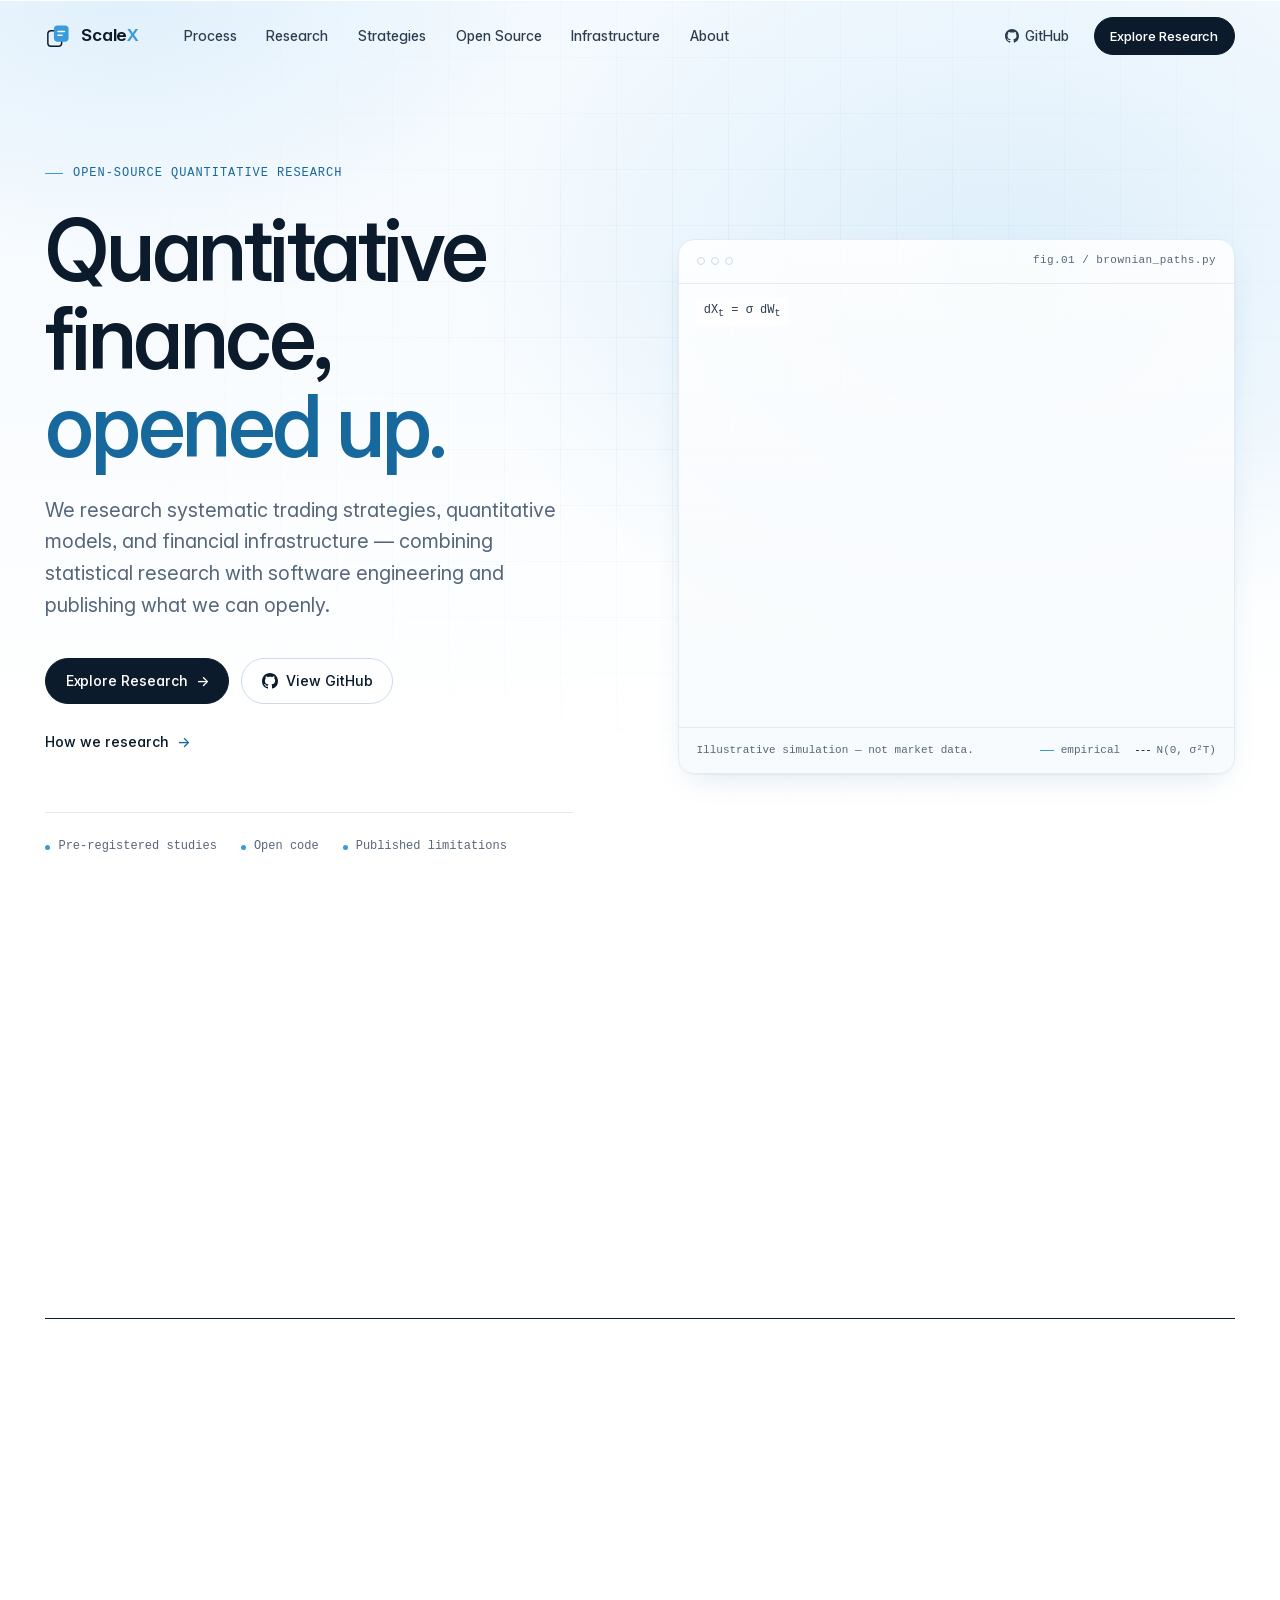
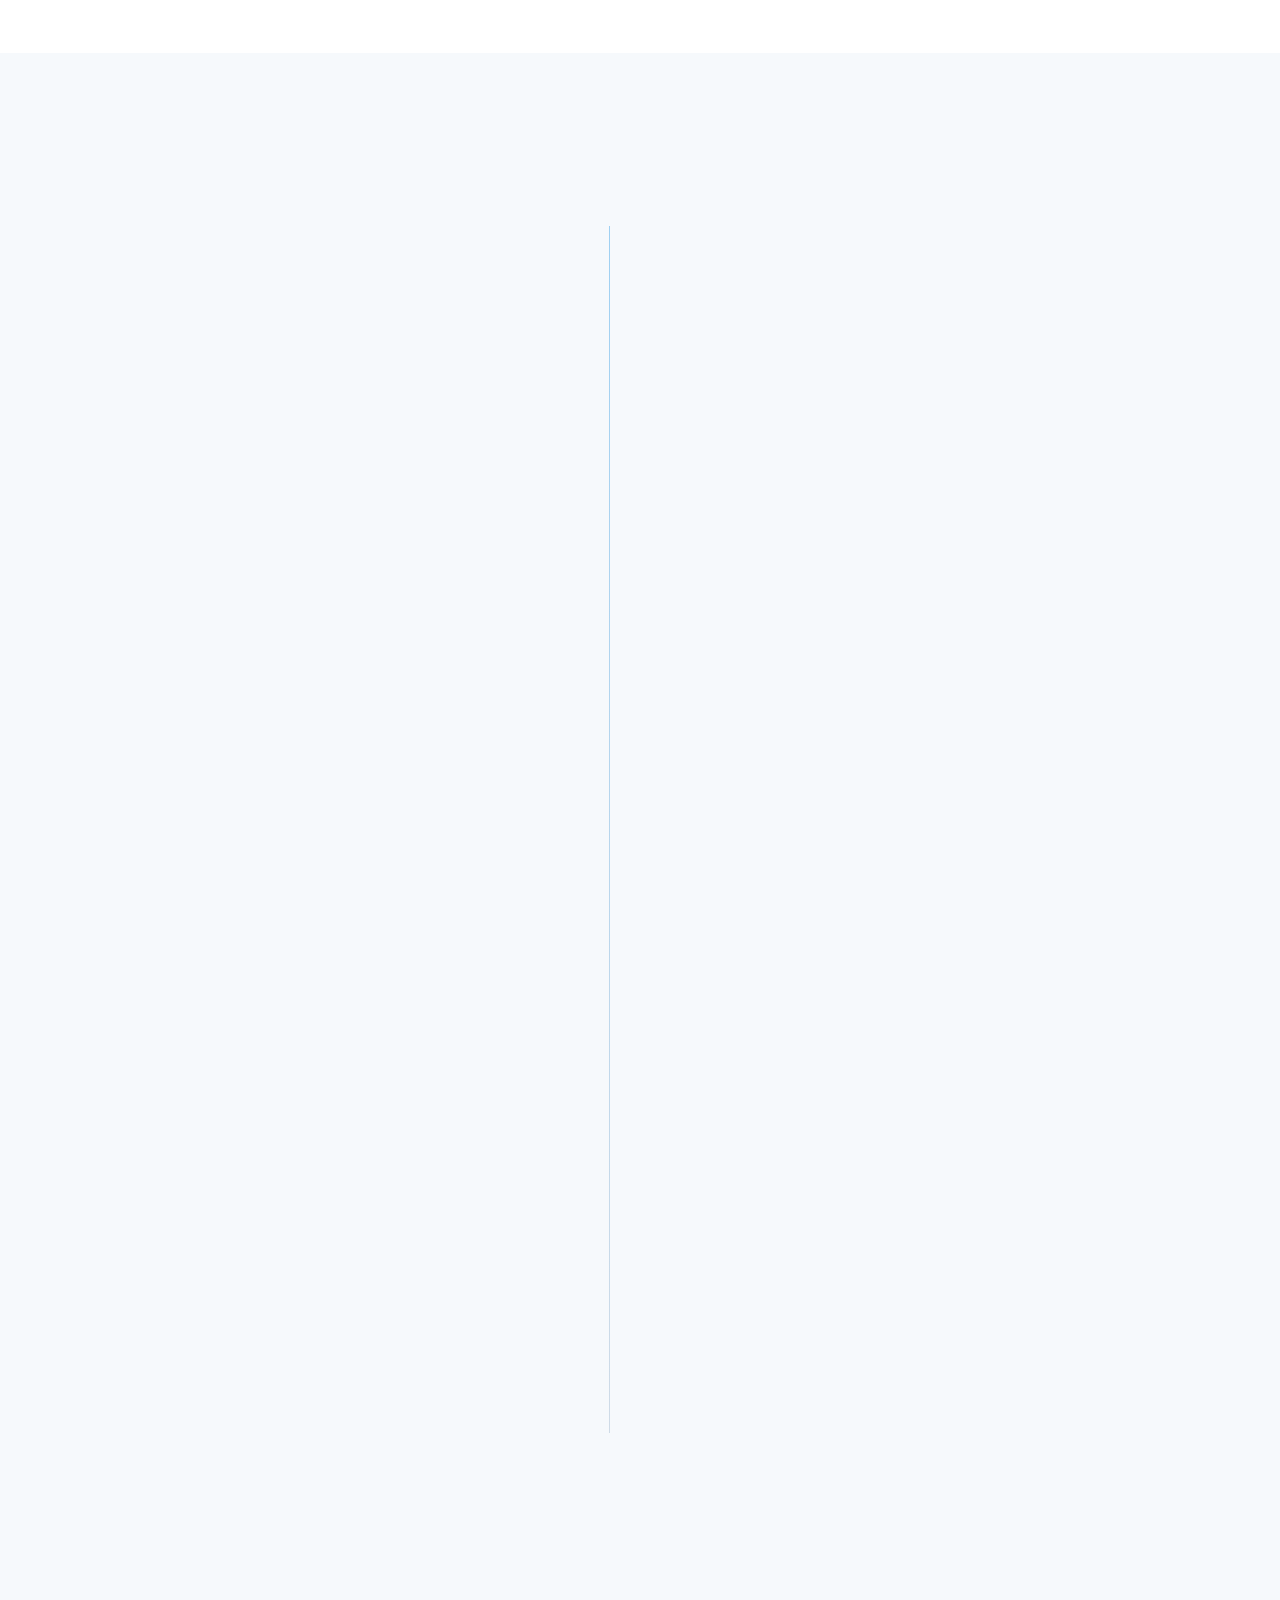
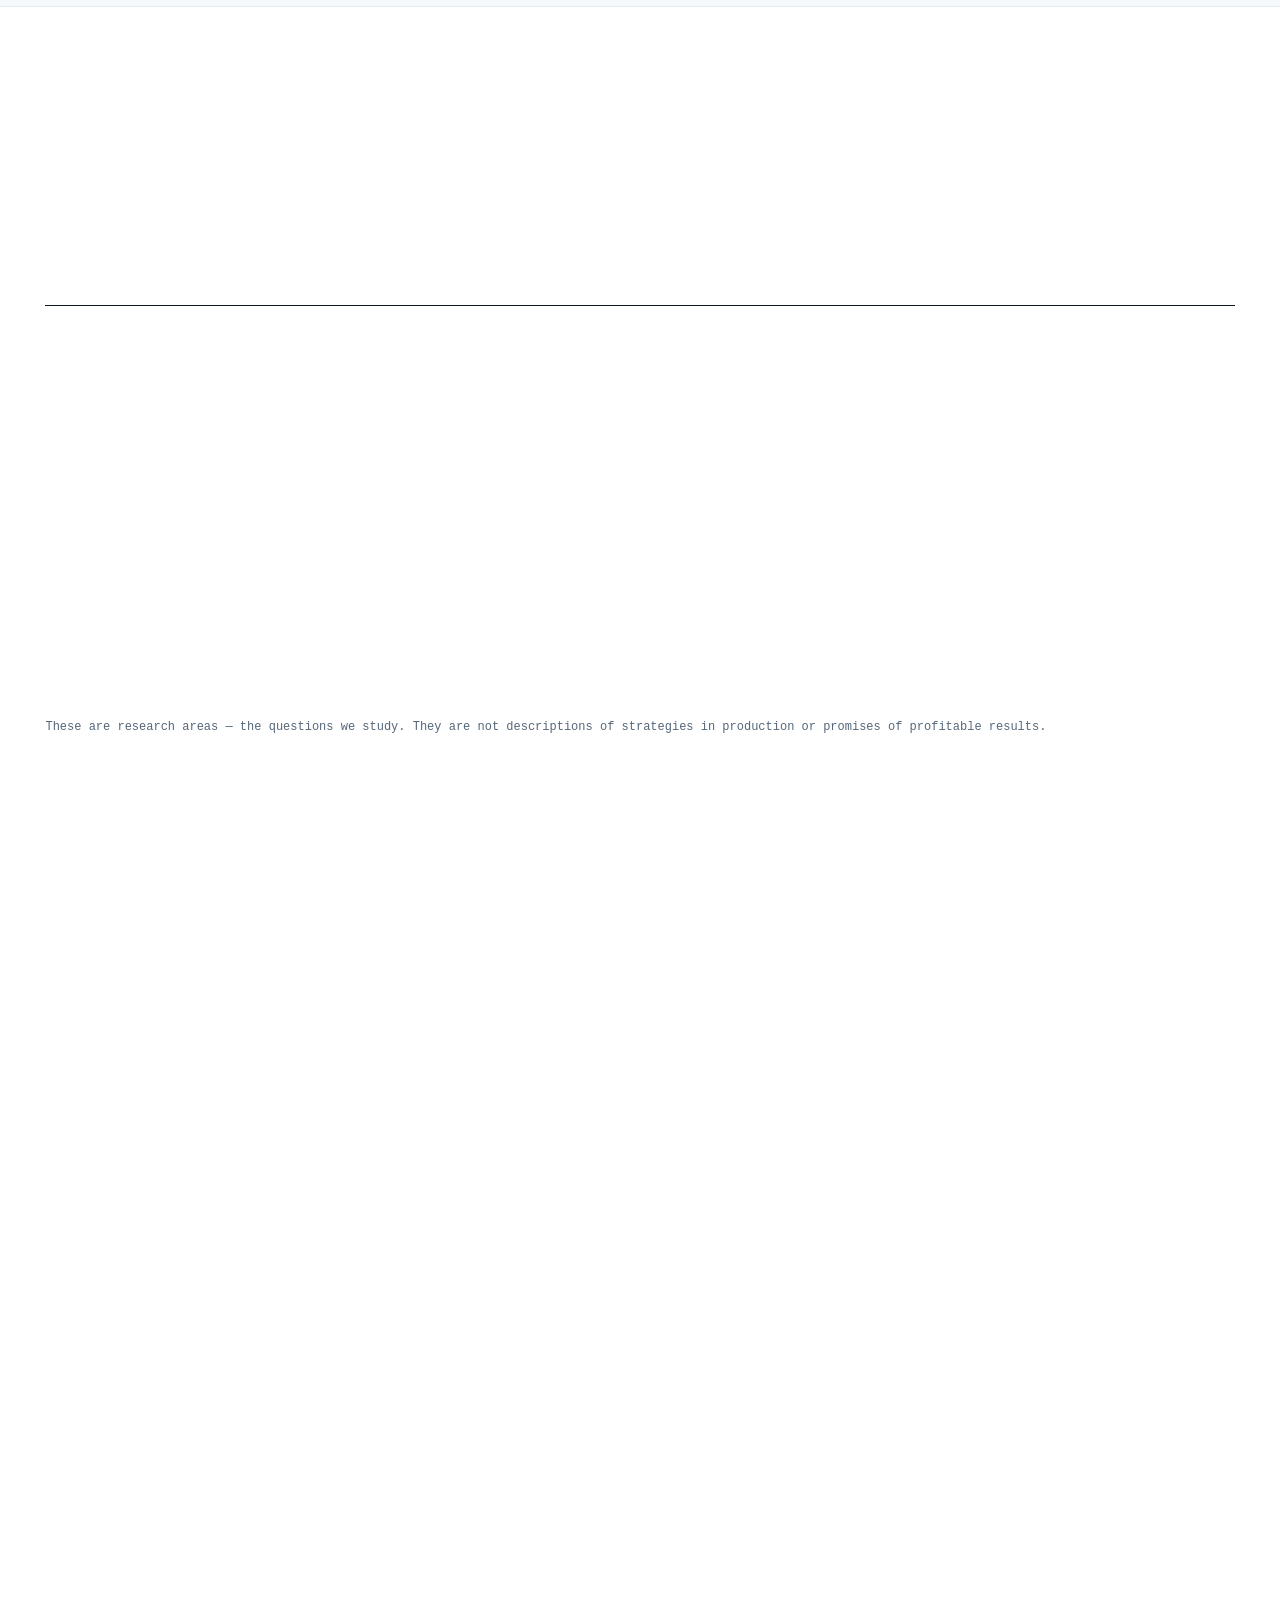
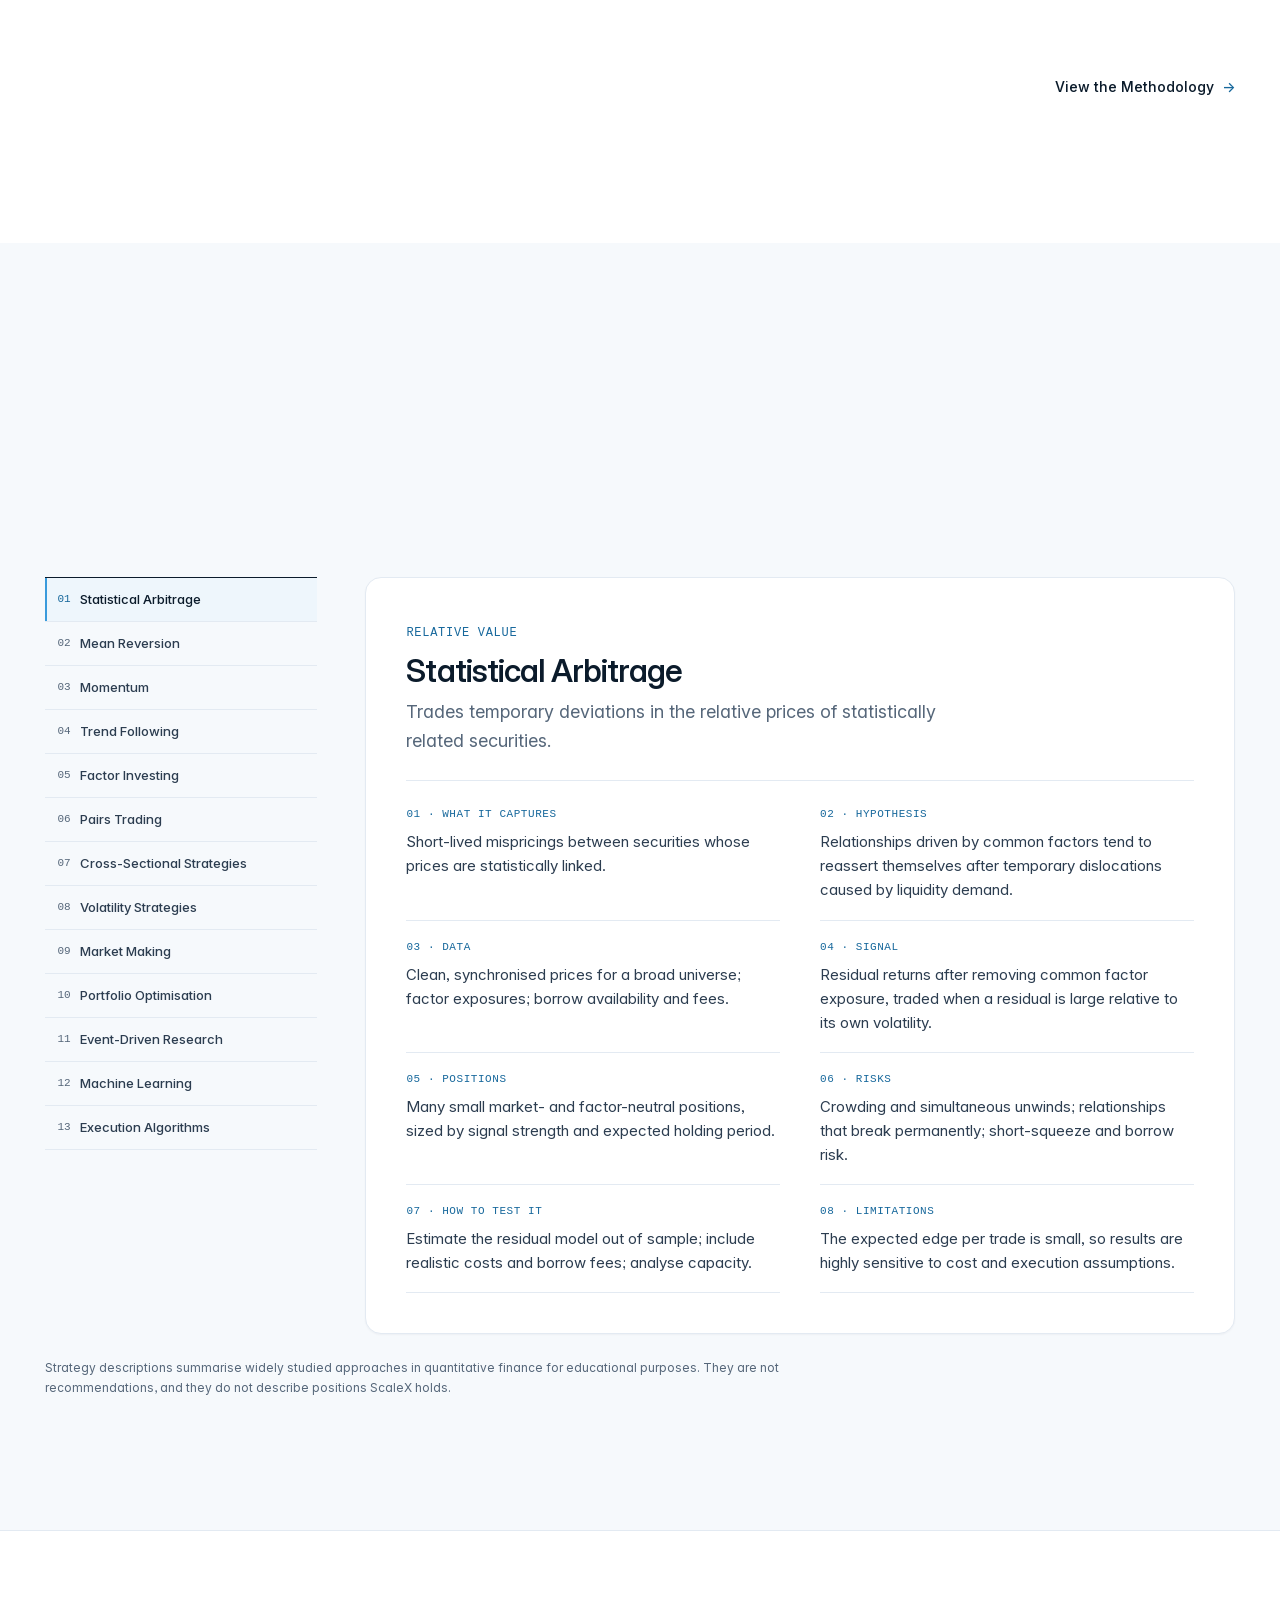
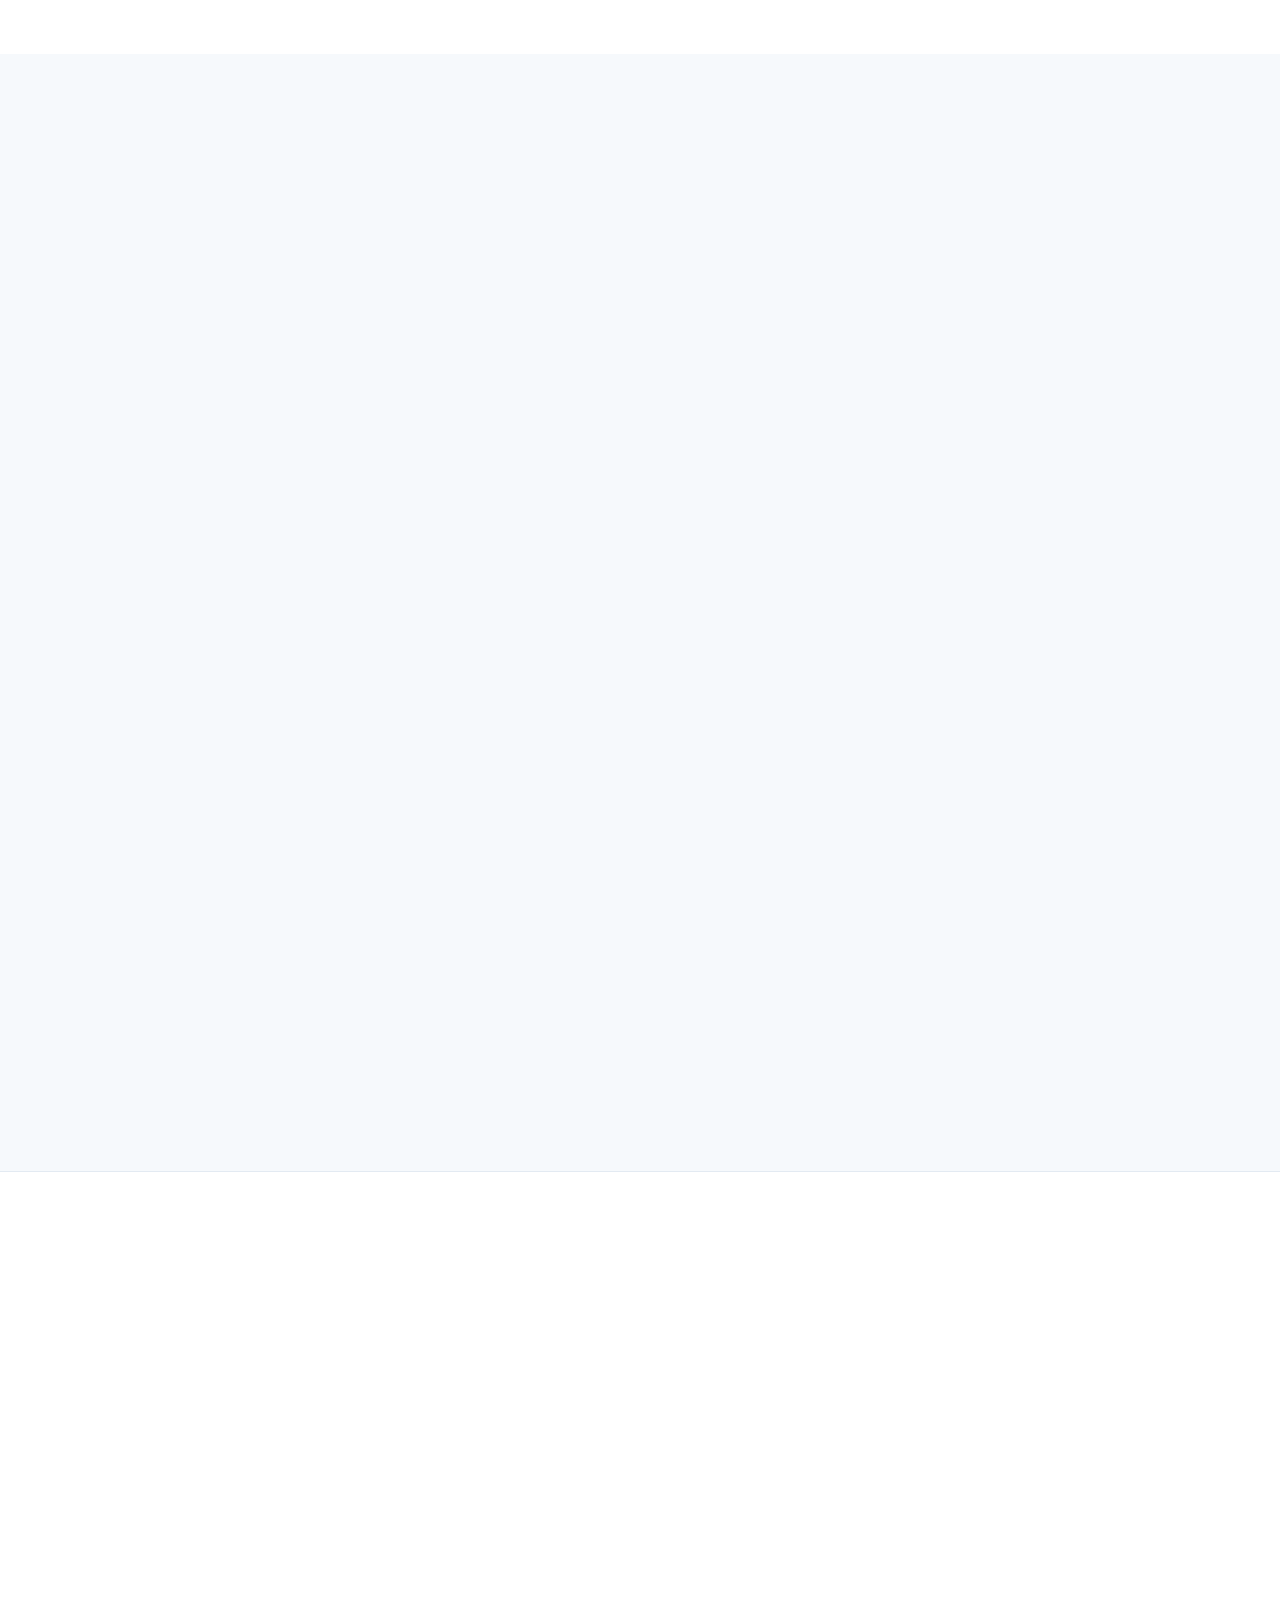
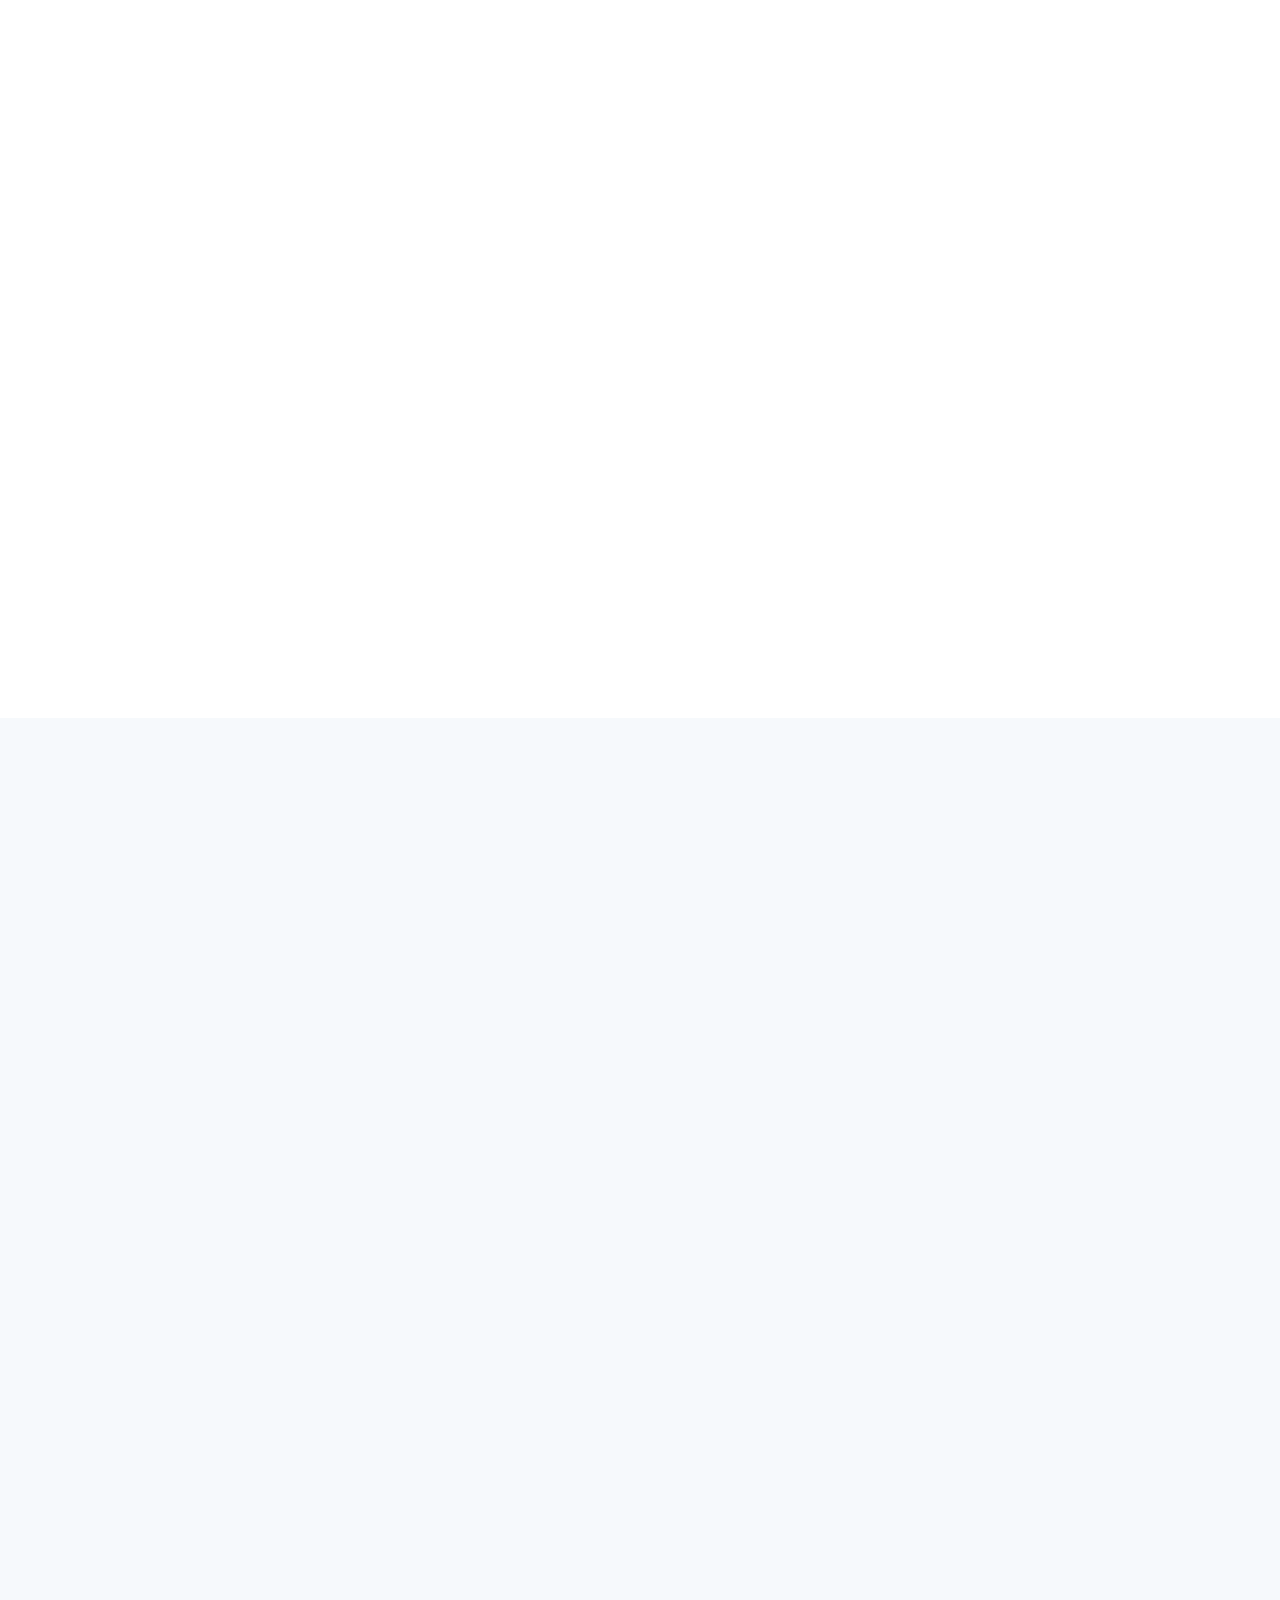
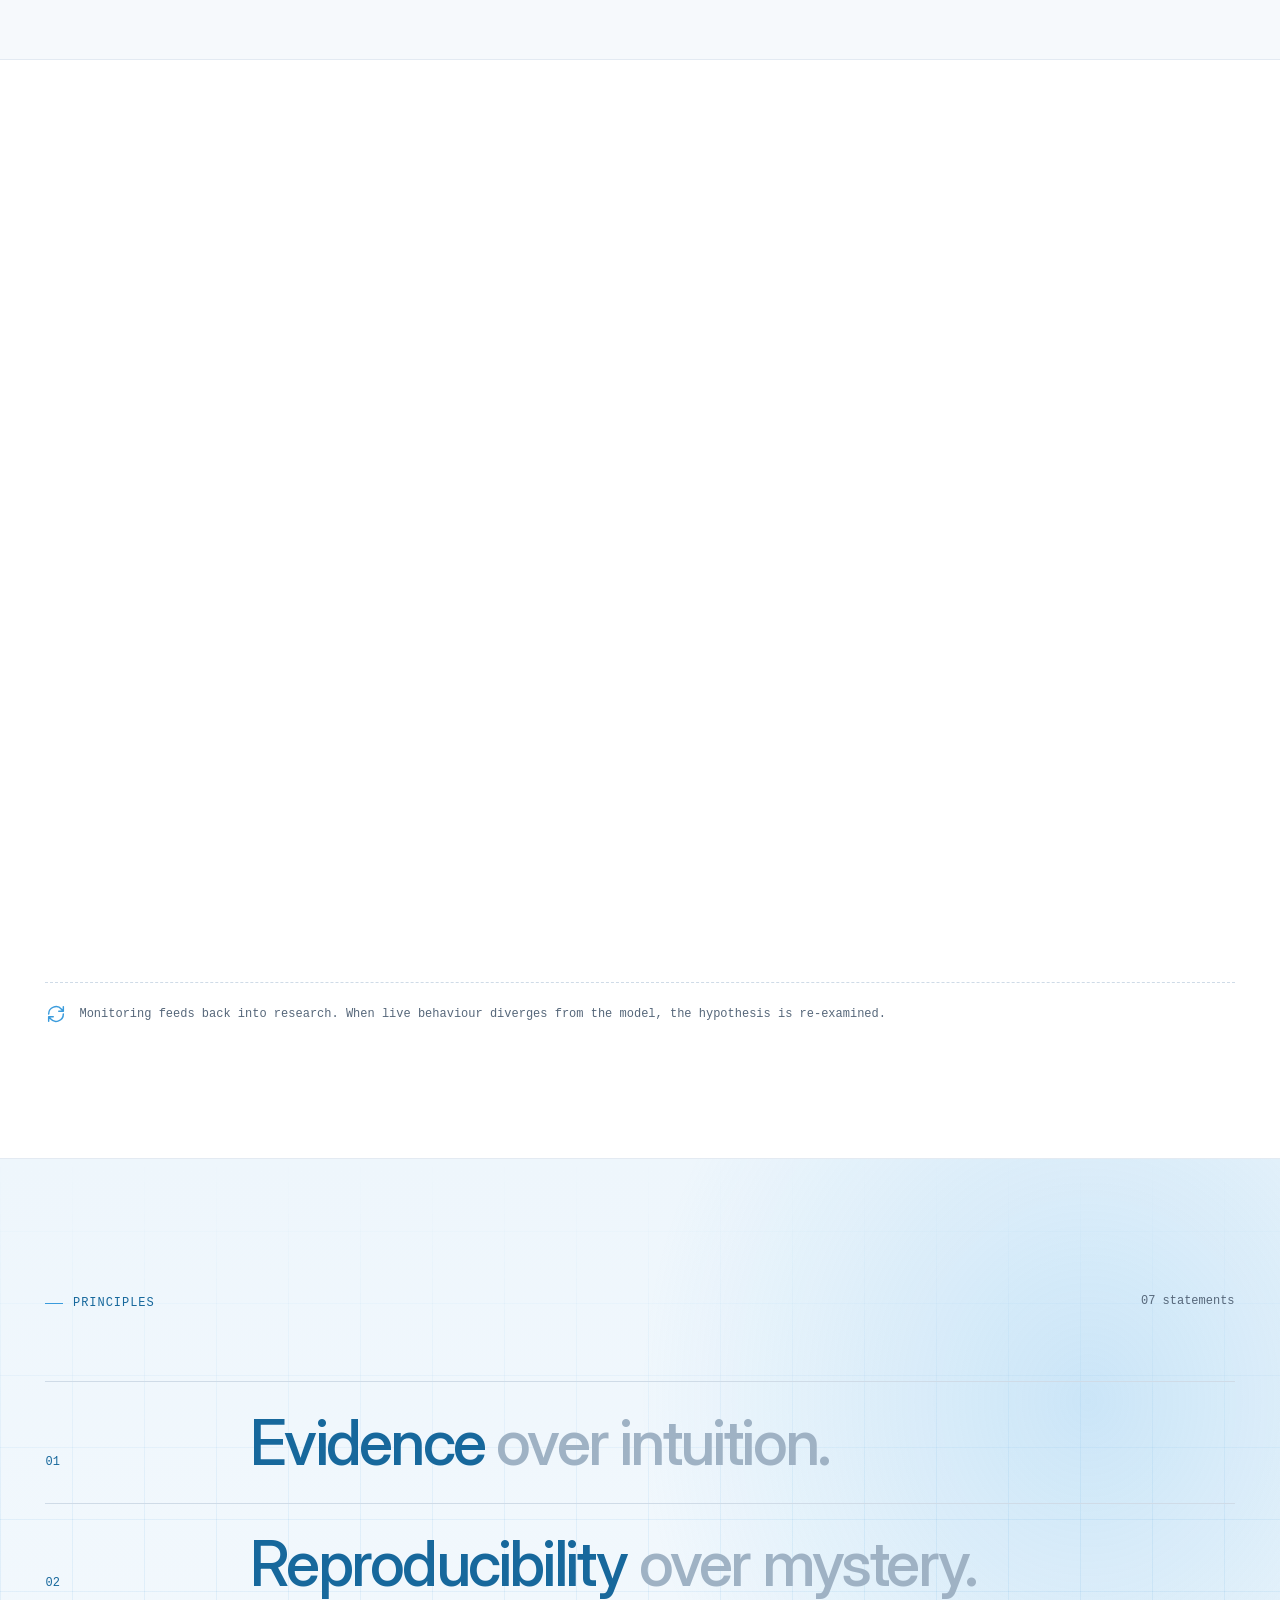
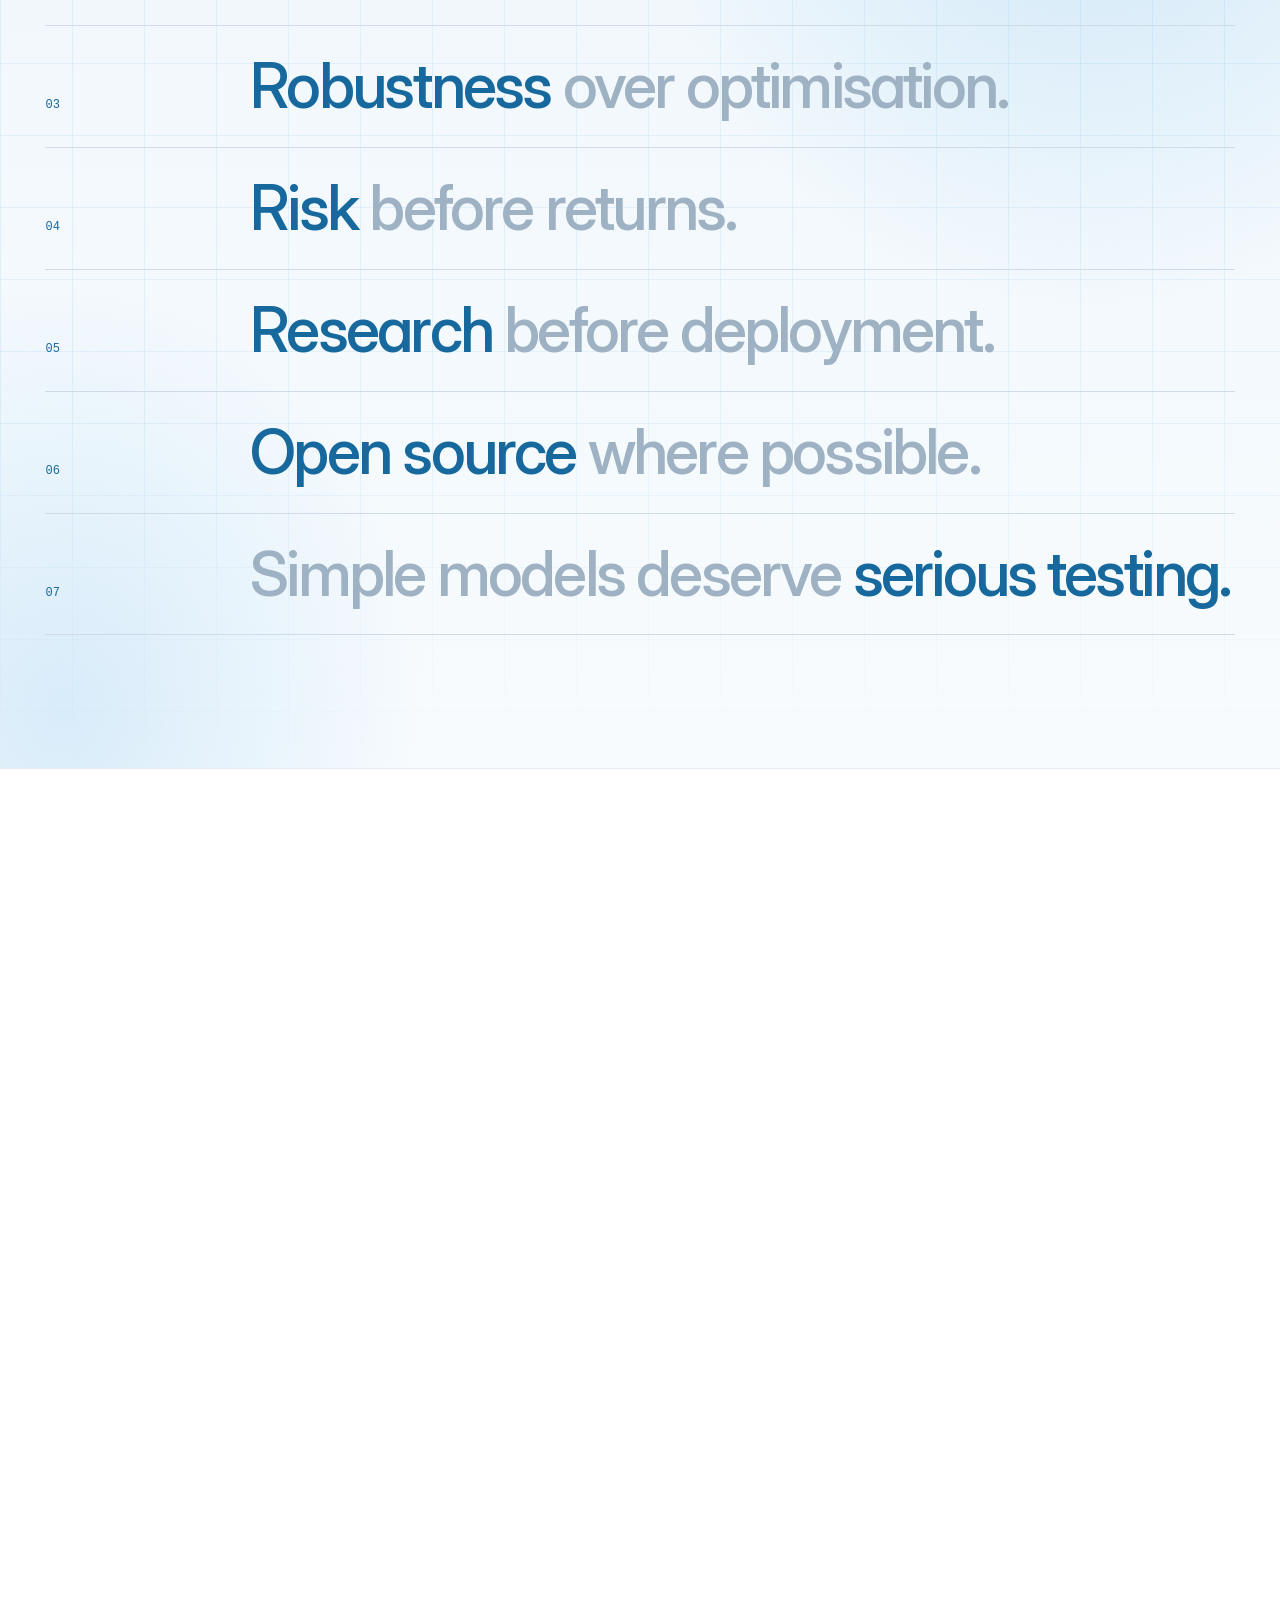
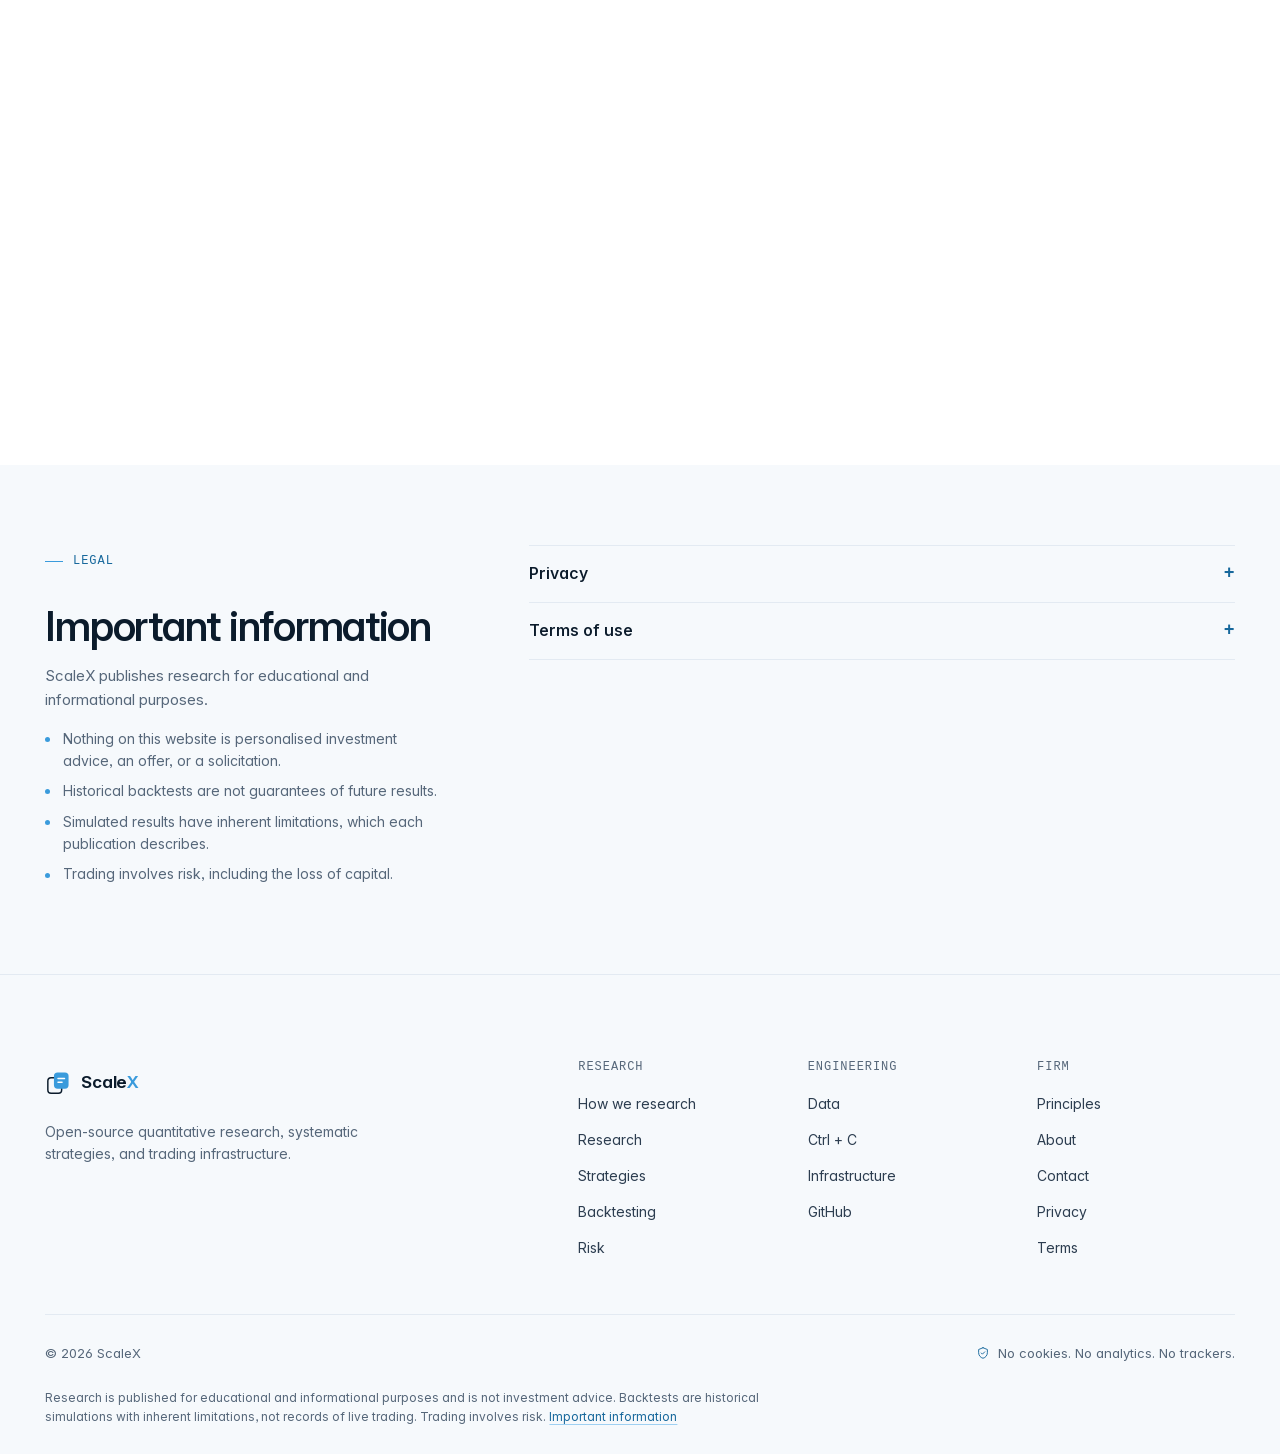
==== commit 9289fac4: "Add files via upload" ====
--- a/index.html
+++ b/index.html
@@ -7,24 +7,24 @@
   <meta http-equiv="Content-Security-Policy" content="default-src 'self'; script-src 'self'; style-src 'self'; img-src 'self' data:; font-src 'self'; connect-src 'none'; object-src 'none'; base-uri 'self'; form-action 'none'">
   <meta name="referrer" content="strict-origin-when-cross-origin">
 
-  <title>CTRL+C — The open-source quantitative firm</title>
-  <meta name="description" content="CTRL+C builds quantitative research, infrastructure, and trading technology in the open — rigorous financial research developed with the principles of open-source software.">
-  <!-- [PLACEHOLDER] Replace https://example.com with your real domain everywhere (see README). -->
-  <link rel="canonical" href="https://example.com/">
+  <title>ScaleX — Open-Source Quantitative Research &amp; Trading</title>
+  <meta name="description" content="ScaleX researches systematic trading strategies, quantitative finance, and open-source financial infrastructure — publishing methods, code, and limitations so the work can be reproduced and challenged.">
+  <!-- [DOMAIN] Replace https://[DOMAIN] with the real domain here, in research/*.html, robots.txt and sitemap.xml. -->
+  <link rel="canonical" href="https://[DOMAIN]/">
   <meta name="theme-color" content="#f3f9fe">
   <link rel="icon" href="assets/icons/favicon.svg" type="image/svg+xml">
   <link rel="apple-touch-icon" href="assets/icons/apple-touch-icon.png">
 
   <!-- Open Graph / social previews -->
   <meta property="og:type" content="website">
-  <meta property="og:site_name" content="CTRL+C">
-  <meta property="og:title" content="CTRL+C — The open-source quantitative firm">
-  <meta property="og:description" content="Quantitative research, infrastructure, and trading technology, built in the open.">
-  <meta property="og:url" content="https://example.com/">
-  <meta property="og:image" content="https://example.com/assets/images/og-image.png">
+  <meta property="og:site_name" content="ScaleX">
+  <meta property="og:title" content="ScaleX — Open-Source Quantitative Research &amp; Trading">
+  <meta property="og:description" content="Systematic trading research, quantitative models, and financial infrastructure — built in the open.">
+  <meta property="og:url" content="https://[DOMAIN]/">
+  <meta property="og:image" content="https://[DOMAIN]/assets/images/og-image.png">
   <meta property="og:image:width" content="1200">
   <meta property="og:image:height" content="630">
-  <meta property="og:image:alt" content="CTRL+C — Quantitative finance, opened up.">
+  <meta property="og:image:alt" content="ScaleX — Quantitative finance, opened up.">
   <meta name="twitter:card" content="summary_large_image">
 
   <link rel="preload" href="assets/fonts/InterVariable.woff2" as="font" type="font/woff2" crossorigin>
@@ -36,10 +36,12 @@
   {
     "@context": "https://schema.org",
     "@type": "Organization",
-    "name": "CTRL+C",
-    "url": "https://example.com/",
-    "logo": "https://example.com/assets/icons/favicon.svg",
-    "description": "Open-source quantitative research and technology."
+    "name": "ScaleX",
+    "alternateName": "ScaleX Research",
+    "url": "https://[DOMAIN]/",
+    "logo": "https://[DOMAIN]/assets/icons/favicon.svg",
+    "description": "Open-source quantitative research: systematic trading strategies, quantitative models, and financial infrastructure.",
+    "sameAs": ["https://github.com/scalex-research"]
   }
   </script>
 </head>
@@ -47,10 +49,9 @@
   <!-- Icon sprite: referenced below with <use href="#i-…">. Decorative only. -->
   <svg width="0" height="0" class="visually-hidden" aria-hidden="true" focusable="false">
     <symbol id="i-github" viewBox="0 0 16 16"><path d="M8 0c4.42 0 8 3.58 8 8a8.013 8.013 0 0 1-5.45 7.59c-.4.08-.55-.17-.55-.38 0-.27.01-1.13.01-2.2 0-.75-.25-1.23-.54-1.48 1.78-.2 3.65-.88 3.65-3.95 0-.88-.31-1.59-.82-2.15.08-.2.36-1.02-.08-2.12 0 0-.67-.22-2.2.82-.64-.18-1.32-.27-2-.27-.68 0-1.36.09-2 .27-1.53-1.03-2.2-.82-2.2-.82-.44 1.1-.16 1.92-.08 2.12-.51.56-.82 1.28-.82 2.15 0 3.06 1.86 3.75 3.64 3.95-.23.2-.44.55-.51 1.07-.46.21-1.61.55-2.33-.66-.15-.24-.6-.83-1.23-.82-.67.01-.27.38.01.53.34.19.73.9.82 1.13.16.45.68 1.31 2.69.94 0 .67.01 1.3.01 1.49 0 .21-.15.45-.55.38A7.995 7.995 0 0 1 0 8c0-4.42 3.58-8 8-8Z"/></symbol>
-    <symbol id="i-arrow" viewBox="0 0 24 24"><path d="M7 17 17 7M8 7h9v9"/></symbol>
     <symbol id="i-repo" viewBox="0 0 24 24"><path d="M5 4.5A1.5 1.5 0 0 1 6.5 3H19v15H6.5A1.5 1.5 0 0 0 5 19.5v-15ZM5 19.5A1.5 1.5 0 0 0 6.5 21H19"/></symbol>
-    <symbol id="i-star" viewBox="0 0 24 24"><path d="m12 3 2.8 5.8 6.2.8-4.5 4.4 1.1 6.2-5.6-2.9-5.6 2.9 1.1-6.2L3 9.6l6.2-.8L12 3Z"/></symbol>
-    <symbol id="i-clock" viewBox="0 0 24 24"><circle cx="12" cy="12" r="9"/><path d="M12 7v5l3 2"/></symbol>
+    <symbol id="i-doc" viewBox="0 0 24 24"><path d="M7 3h7l4 4v14H7zM14 3v4h4M10 12h5M10 16h5"/></symbol>
+    <symbol id="i-tag" viewBox="0 0 24 24"><path d="M3 12V4h8l10 10-8 8L3 12Z"/><path d="M7.5 7.5h.01"/></symbol>
     <symbol id="i-info" viewBox="0 0 24 24"><circle cx="12" cy="12" r="9"/><path d="M12 11v5M12 8h.01"/></symbol>
     <symbol id="i-shield" viewBox="0 0 24 24"><path d="M12 3 4.5 6v5.5c0 4.6 3.2 8.4 7.5 9.5 4.3-1.1 7.5-4.9 7.5-9.5V6L12 3Z"/><path d="m9 12 2 2 4-4"/></symbol>
     <symbol id="i-loop" viewBox="0 0 24 24"><path d="M4 12a8 8 0 0 1 14-5.3L20 9M20 4v5h-5M20 12a8 8 0 0 1-14 5.3L4 15M4 20v-5h5"/></symbol>
@@ -61,28 +62,29 @@
   <!-- ===================== Header ===================== -->
   <header class="site-header">
     <div class="container nav">
-      <a class="brand" href="index.html" aria-label="CTRL+C — home">
+      <a class="brand" href="#top" aria-label="ScaleX — back to top">
         <svg class="brand__mark" viewBox="0 0 32 32" aria-hidden="true" focusable="false">
           <rect x="3.5" y="9.5" width="17" height="19" rx="4" fill="none" stroke="#0b1b2b" stroke-width="1.8"/>
           <rect x="11" y="3" width="18" height="20" rx="4.5" fill="#3a9bdc"/>
           <path d="M16 10.5h8M16 15h5" stroke="#fff" stroke-width="1.8" stroke-linecap="round"/>
         </svg>
-        <span>CTRL<span class="brand__plus">+</span>C</span>
+        <span>Scale<span class="brand__x">X</span></span>
       </a>
 
       <nav class="nav__links" aria-label="Primary">
-        <a href="research.html">Research</a>
-        <a href="opensource.html">Open Source</a>
-        <a href="infrastructure.html">Infrastructure</a>
-        <a href="about.html">About</a>
+        <a href="#process">Process</a>
+        <a href="#research">Research</a>
+        <a href="#strategies">Strategies</a>
+        <a href="#open-source">Open Source</a>
+        <a href="#infrastructure">Infrastructure</a>
+        <a href="#about">About</a>
       </nav>
 
       <div class="nav__utility">
-        <a href="https://github.com/" data-href="github" rel="noopener">
+        <a href="https://github.com/scalex-research" data-href="github" rel="noopener">
           <svg class="icon icon--fill" aria-hidden="true"><use href="#i-github"/></svg>GitHub
         </a>
-        <a href="mailto:contact@example.com" data-href="email">Contact</a>
-        <a class="btn btn--sm" href="research.html">Explore the Research</a>
+        <a class="btn btn--sm" href="#research">Explore Research</a>
       </div>
 
       <button class="nav__toggle" type="button" aria-expanded="false" aria-controls="mobile-menu" aria-label="Open menu">
@@ -95,39 +97,45 @@
   <div class="mobile-menu" id="mobile-menu">
     <nav aria-label="Mobile">
       <ul class="mobile-menu__links">
-        <li><a href="research.html">Research</a></li>
-        <li><a href="opensource.html">Open Source</a></li>
-        <li><a href="infrastructure.html">Infrastructure</a></li>
-        <li><a href="about.html">About</a></li>
+        <li><a href="#process">How we research</a></li>
+        <li><a href="#research">Research</a></li>
+        <li><a href="#strategies">Strategy research</a></li>
+        <li><a href="#backtesting">Backtesting</a></li>
+        <li><a href="#risk">Risk</a></li>
+        <li><a href="#data">Data</a></li>
+        <li><a href="#open-source">Open source</a></li>
+        <li><a href="#infrastructure">Infrastructure</a></li>
+        <li><a href="#principles">Principles</a></li>
+        <li><a href="#about">About</a></li>
       </ul>
     </nav>
     <div class="mobile-menu__actions">
-      <a class="btn" href="research.html">Explore the Research</a>
-      <a class="btn btn--ghost" href="https://github.com/" data-href="github" rel="noopener">
-        <svg class="icon icon--fill" aria-hidden="true"><use href="#i-github"/></svg>GitHub
+      <a class="btn" href="#research">Explore Research</a>
+      <a class="btn btn--ghost" href="https://github.com/scalex-research" data-href="github" rel="noopener">
+        <svg class="icon icon--fill" aria-hidden="true"><use href="#i-github"/></svg>View GitHub
       </a>
-      <a class="btn btn--ghost" href="mailto:contact@example.com" data-href="email">Contact</a>
     </div>
   </div>
 
   <main id="main">
     <!-- ===================== Hero ===================== -->
-    <section class="hero" aria-labelledby="hero-title">
+    <section class="hero" id="top" aria-labelledby="hero-title">
       <div class="container hero__inner">
         <div class="hero__copy">
-          <p class="eyebrow reveal">The open-source quantitative firm</p>
+          <p class="eyebrow reveal">Open-source quantitative research</p>
           <h1 class="hero__title h-display reveal d1" id="hero-title">Quantitative finance, <em>opened&nbsp;up.</em></h1>
-          <p class="hero__lede reveal d2">We build quantitative research, infrastructure, and trading technology in the open — combining rigorous financial research with the principles of open-source software.</p>
+          <p class="hero__lede reveal d2">We research systematic trading strategies, quantitative models, and financial infrastructure — combining statistical research with software engineering and publishing what we can openly.</p>
           <div class="hero__actions reveal d3">
-            <a class="btn" href="research.html">Explore the Research <span class="arrow" aria-hidden="true">→</span></a>
-            <a class="btn btn--ghost" href="https://github.com/" data-href="github" rel="noopener">
-              <svg class="icon icon--fill" aria-hidden="true"><use href="#i-github"/></svg>View on GitHub
+            <a class="btn" href="#research">Explore Research <span class="arrow" aria-hidden="true">→</span></a>
+            <a class="btn btn--ghost" href="https://github.com/scalex-research" data-href="github" rel="noopener">
+              <svg class="icon icon--fill" aria-hidden="true"><use href="#i-github"/></svg>View GitHub
             </a>
           </div>
-          <ul class="hero__meta reveal d3" aria-label="What we publish">
-            <li>Inspectable research</li>
-            <li>Reproducible methods</li>
-            <li>Public code</li>
+          <p class="hero__tertiary reveal d3"><a class="link-arrow" href="#process">How we research <span aria-hidden="true">→</span></a></p>
+          <ul class="hero__meta reveal d3" aria-label="How ScaleX Research publishes">
+            <li>Pre-registered studies</li>
+            <li>Open code</li>
+            <li>Published limitations</li>
           </ul>
         </div>
 
@@ -151,350 +159,726 @@
       </div>
     </section>
 
-    <!-- ===================== Principles ===================== -->
-    <section class="section" aria-labelledby="principles-title">
+    <!-- ===================== Research philosophy ===================== -->
+    <section class="section" id="philosophy" aria-labelledby="philosophy-title">
       <div class="container">
         <div class="section-head section-head--split">
           <div>
-            <p class="eyebrow reveal">Principles</p>
-            <h2 class="h-1 reveal d1" id="principles-title">Open by default.<br>Rigorous by design.</h2>
-          </div>
-          <p class="section-head__lede reveal d2">Openness is only valuable when the work is worth inspecting. We hold ourselves to both standards at once.</p>
+            <p class="eyebrow reveal">Research philosophy</p>
+            <h2 class="h-1 reveal d1" id="philosophy-title">We research markets systematically.</h2>
+          </div>
+          <p class="section-head__lede reveal d2">We build and study systematic trading strategies using mathematics, statistics, data, and software. A strategy is a hypothesis that has to survive data, costs, constraints, and out-of-sample evidence. We publish the research and infrastructure openly.</p>
         </div>
 
         <ol class="principles">
           <li class="principle reveal">
-            <span class="principle__num">01</span>
-            <span class="principle__glyph" aria-hidden="true">⟨ ⟩</span>
-            <h3>Open Research</h3>
-            <p>Research should be inspectable, reproducible, and useful to the broader quantitative community.</p>
+            <span class="principle__num">01 — Data</span>
+            <span class="principle__glyph" aria-hidden="true">{x<sub>t</sub>}</span>
+            <h3>Clean data first</h3>
+            <p>Collect, clean, and validate financial data before any result built on it is trusted.</p>
           </li>
           <li class="principle reveal d1">
-            <span class="principle__num">02</span>
-            <span class="principle__glyph" aria-hidden="true">≡</span>
-            <h3>Reproducible Systems</h3>
-            <p>Build research and infrastructure that others can understand, test, and extend.</p>
+            <span class="principle__num">02 — Hypotheses</span>
+            <span class="principle__glyph" aria-hidden="true">H<sub>0</sub></span>
+            <h3>Testable ideas</h3>
+            <p>Formulate hypotheses about market behaviour that can be measured and could be wrong.</p>
           </li>
           <li class="principle reveal d2">
-            <span class="principle__num">03</span>
+            <span class="principle__num">03 — Validation</span>
             <span class="principle__glyph" aria-hidden="true">σ</span>
-            <h3>Quantitative Rigor</h3>
-            <p>Prioritise evidence, statistical discipline, robust methodology, and careful experimentation.</p>
+            <h3>Evidence, not anecdotes</h3>
+            <p>Backtest under realistic assumptions, then try hard to break the result.</p>
           </li>
           <li class="principle reveal d3">
-            <span class="principle__num">04</span>
+            <span class="principle__num">04 — Implementation</span>
             <span class="principle__glyph" aria-hidden="true">∫ dt</span>
-            <h3>Long-Term Thinking</h3>
-            <p>Build durable technology and research rather than chasing short-term market narratives.</p>
+            <h3>Risk and costs, explicitly</h3>
+            <p>Model risk, transaction costs, and execution before a strategy is considered usable.</p>
           </li>
         </ol>
       </div>
     </section>
 
+    <!-- ===================== How we research ===================== -->
+    <section class="section section--soft" id="process" aria-labelledby="process-title">
+      <div class="container process-layout">
+        <div class="process-layout__intro">
+          <p class="eyebrow reveal">How we research</p>
+          <h2 class="h-1 reveal d1" id="process-title">From hypothesis to strategy.</h2>
+          <p class="lede reveal d2">A quant does not look at charts and trade. Quantitative trading is a research process: each stage can reject an idea, and most ideas are rejected.</p>
+          <p class="lede reveal d2">The stages below are the same whether the subject is a momentum signal, a market-making model, or an execution algorithm.</p>
+        </div>
+
+        <ol class="process" aria-label="Eight stages of quantitative research">
+          <li class="step reveal"><span class="step__num" aria-hidden="true">01</span><div><h3>Hypothesis</h3><p>Define a market behaviour or statistical relationship worth investigating, and what evidence would contradict it.</p><span class="step__q">What do we expect, and why?</span></div></li>
+          <li class="step reveal"><span class="step__num" aria-hidden="true">02</span><div><h3>Data</h3><p>Collect, clean, normalise, and validate the relevant datasets, using only information that was available at each point in time.</p><span class="step__q">Is every input correct and point-in-time?</span></div></li>
+          <li class="step reveal"><span class="step__num" aria-hidden="true">03</span><div><h3>Signal</h3><p>Translate the hypothesis into a measurable quantitative signal with a precise, written definition.</p><span class="step__q">Can the idea be measured?</span></div></li>
+          <li class="step reveal"><span class="step__num" aria-hidden="true">04</span><div><h3>Backtest</h3><p>Evaluate the strategy against historical data while accounting for realistic assumptions about costs and timing.</p><span class="step__q">What would have happened, after costs?</span></div></li>
+          <li class="step reveal"><span class="step__num" aria-hidden="true">05</span><div><h3>Validation</h3><p>Test robustness across different periods, assets, parameters, and market regimes — and correct for the number of variants tried.</p><span class="step__q">Does it hold elsewhere and later?</span></div></li>
+          <li class="step reveal"><span class="step__num" aria-hidden="true">06</span><div><h3>Risk</h3><p>Model exposure, volatility, drawdowns, correlation, liquidity, and position sizing.</p><span class="step__q">How could this lose money?</span></div></li>
+          <li class="step reveal"><span class="step__num" aria-hidden="true">07</span><div><h3>Execution</h3><p>Consider transaction costs, slippage, liquidity, and execution constraints before any capital is committed.</p><span class="step__q">Can it be traded at the assumed cost?</span></div></li>
+          <li class="step reveal"><span class="step__num" aria-hidden="true">08</span><div><h3>Evaluation</h3><p>Continuously evaluate whether the underlying hypothesis remains supported by evidence — and retire it when it does not.</p><span class="step__q">Is the evidence still supportive?</span></div></li>
+        </ol>
+      </div>
+    </section>
+
     <!-- ===================== Research ===================== -->
-    <section class="section section--soft" id="research" aria-labelledby="research-title">
+    <section class="section" id="research" aria-labelledby="research-title">
       <div class="container">
         <div class="section-head section-head--split">
           <div>
-            <p class="eyebrow reveal">Research</p>
-            <h2 class="h-1 reveal d1" id="research-title">Questions we work on, in public.</h2>
-          </div>
-          <p class="section-head__lede reveal d2">Each research programme is published with its methodology, assumptions, and code, so results can be examined rather than taken on trust.</p>
-        </div>
-
-        <div class="cards">
-          <!-- [PLACEHOLDER] Research cards: replace dates, tags and repository links with real entries. -->
-          <article class="card reveal">
-            <div class="card__top">
-              <span class="card__category">Cross-sectional</span>
-              <span class="badge">Placeholder</span>
+            <p class="eyebrow reveal">ScaleX Research</p>
+            <h2 class="h-1 reveal d1" id="research-title">Research</h2>
+          </div>
+          <p class="section-head__lede reveal d2">We investigate systematic approaches to understanding markets, constructing portfolios, and designing trading strategies.</p>
+        </div>
+
+        <h3 class="visually-hidden">Research areas</h3>
+        <ul class="areas">
+          <li class="area reveal"><span class="area__k">01</span><h4 class="h-3">Statistical Arbitrage</h4><p>Research into relative-value relationships, mean reversion, pairs, and cross-sectional statistical signals.</p></li>
+          <li class="area reveal"><span class="area__k">02</span><h4 class="h-3">Momentum &amp; Trend</h4><p>Systematic approaches to identifying persistent price movements and market trends.</p></li>
+          <li class="area reveal"><span class="area__k">03</span><h4 class="h-3">Factor Research</h4><p>Research into systematic drivers of cross-sectional returns.</p></li>
+          <li class="area reveal"><span class="area__k">04</span><h4 class="h-3">Market Microstructure</h4><p>Research into liquidity, order flow, price formation, spreads, and execution.</p></li>
+          <li class="area reveal"><span class="area__k">05</span><h4 class="h-3">Portfolio Construction</h4><p>Methods for combining signals and allocating capital under risk constraints.</p></li>
+          <li class="area reveal"><span class="area__k">06</span><h4 class="h-3">Volatility</h4><p>Research into volatility forecasting, volatility surfaces, and systematic volatility strategies.</p></li>
+          <li class="area reveal"><span class="area__k">07</span><h4 class="h-3">Machine Learning</h4><p>Applications of statistical learning and machine learning to financial datasets.</p></li>
+          <li class="area reveal"><span class="area__k">08</span><h4 class="h-3">Alternative Data</h4><p>Research into non-traditional datasets and their potential applications in systematic research.</p></li>
+        </ul>
+        <p class="areas-note">These are research areas — the questions we study. They are not descriptions of strategies in production or promises of profitable results.</p>
+
+        <!-- Latest publication. Every number below is copied from the publication page; do not edit independently. -->
+        <article class="pub-feature reveal" aria-labelledby="pub-momentum-title">
+          <div class="pub-feature__body">
+            <div class="pub-feature__meta">
+              <span class="card__category">Latest publication</span>
+              <span>Factor Research</span>
+              <span><time datetime="2026-10-01">2026-10-01</time></span>
+              <span>v1.0.0</span>
             </div>
-            <div class="card__plot" aria-hidden="true">
-              <svg viewBox="0 0 200 44" preserveAspectRatio="none">
-                <path class="base" d="M0 40H200"/>
-                <path d="M12 34h.01M24 30h.01M33 36h.01M45 26h.01M58 29h.01M66 22h.01M79 25h.01M90 18h.01M104 21h.01M116 15h.01M127 19h.01M139 11h.01M150 14h.01M163 9h.01M176 12h.01M188 6h.01" stroke-width="3.2" stroke-linecap="round"/>
-                <path d="M6 35 194 7" stroke-dasharray="3 3"/>
-              </svg>
+            <h3 id="pub-momentum-title"><a href="research/cross-sectional-momentum-under-implementation-stress.html">Cross-Sectional Momentum Under Implementation Stress</a></h3>
+            <p>Does a classical momentum signal stay meaningful when reasonable implementation choices change? We tested 12-1 momentum on the 49 US industry portfolios of the Kenneth R. French Data Library, 1927–2026, with the specification, 20 variations, the statistical tests and a decision rule fixed in writing before any result was computed.</p>
+            <div class="verdict">
+              <p><strong>Pre-registered verdict: partially robust.</strong> The gross effect is robust. Net of trading costs it is fragile: it is not significant after correcting for multiple testing, and it disappears with shorter lookbacks and higher costs.</p>
             </div>
-            <h3 class="card__title"><a href="research.html#factor-models">Factor Models</a></h3>
-            <p class="card__desc">Systematic approaches to understanding cross-sectional returns.</p>
-            <div class="card__foot">
-              <ul class="tags" aria-label="Tags"><li class="tag">factors</li><li class="tag">risk premia</li><li class="tag">regression</li></ul>
-              <span><time class="ph">[Date]</time></span>
+            <div class="pub-feature__actions">
+              <a class="btn" href="research/cross-sectional-momentum-under-implementation-stress.html">Read the Paper <span class="arrow" aria-hidden="true">→</span></a>
+              <a class="btn btn--ghost" href="https://github.com/scalex-research/scalex-momentum-research" data-href="repo" data-repo="scalex-momentum-research" rel="noopener">
+                <svg class="icon icon--fill" aria-hidden="true"><use href="#i-github"/></svg>View Source
+              </a>
+              <a class="btn btn--ghost" href="research/cross-sectional-momentum/research_note.pdf">
+                <svg class="icon" aria-hidden="true"><use href="#i-doc"/></svg>PDF
+              </a>
             </div>
-          </article>
-
-          <article class="card reveal d1">
-            <div class="card__top">
-              <span class="card__category">Microstructure</span>
-              <span class="badge">Placeholder</span>
+          </div>
+          <div>
+            <dl class="keyfigs">
+              <span class="keyfigs__label">Historical simulation, 1927–2026 · not live trading</span>
+              <div><dt>Gross, annualised mean</dt><dd>7.95% (t = 4.59)</dd></div>
+              <div><dt>Net of 25 bps costs</dt><dd>4.96% (t = 2.83)</dd></div>
+              <div><dt>Holm-adjusted p, net</dt><dd>0.052</dd></div>
+              <div><dt>Max drawdown, net</dt><dd>−91.0%</dd></div>
+              <div><dt>Non-cost variations unchanged</dt><dd>11 of 16 (12 required)</dd></div>
+            </dl>
+            <figure class="pub-feature__fig">
+              <img src="research/cross-sectional-momentum/fig06_robustness.png" width="1600" height="1440" loading="lazy" decoding="async" alt="Forest plot of annualised mean long-short returns, gross and net, with 95% confidence intervals, for the primary specification and 16 variations. Short lookbacks (3 and 6 months) have net intervals spanning or below zero.">
+              <figcaption>Robustness of the result across 16 variations. Source: Kenneth R. French Data Library; ScaleX calculations.</figcaption>
+            </figure>
+          </div>
+        </article>
+
+        <div class="section-foot">
+          <a class="link-arrow" href="research/cross-sectional-momentum-under-implementation-stress.html">View the Methodology <span aria-hidden="true">→</span></a>
+        </div>
+      </div>
+    </section>
+
+    <!-- ===================== Strategy research ===================== -->
+    <section class="section section--soft" id="strategies" aria-labelledby="strategies-title">
+      <div class="container">
+        <div class="section-head section-head--split">
+          <div>
+            <p class="eyebrow reveal">Strategy library</p>
+            <h2 class="h-1 reveal d1" id="strategies-title">Strategy Research</h2>
+          </div>
+          <p class="section-head__lede reveal d2">Thirteen classes of quantitative strategy, each described the same way: what it tries to capture, why it might work, how it is tested, and where it breaks. Descriptions are educational. None is presented as a strategy that reliably makes money.</p>
+        </div>
+
+        <div class="lib" data-lib>
+          <div class="lib__nav" aria-label="Strategy classes" hidden></div>
+          <div class="lib__panels">
+
+            <article class="strat" id="strat-stat-arb" data-title="Statistical Arbitrage">
+              <header class="strat__head"><span class="strat__kind">Relative value</span><h3>Statistical Arbitrage</h3><p class="strat__lede">Trades temporary deviations in the relative prices of statistically related securities.</p></header>
+              <dl class="strat__grid">
+                <div><dt>01 · What it captures</dt><dd>Short-lived mispricings between securities whose prices are statistically linked.</dd></div>
+                <div><dt>02 · Hypothesis</dt><dd>Relationships driven by common factors tend to reassert themselves after temporary dislocations caused by liquidity demand.</dd></div>
+                <div><dt>03 · Data</dt><dd>Clean, synchronised prices for a broad universe; factor exposures; borrow availability and fees.</dd></div>
+                <div><dt>04 · Signal</dt><dd>Residual returns after removing common factor exposure, traded when a residual is large relative to its own volatility.</dd></div>
+                <div><dt>05 · Positions</dt><dd>Many small market- and factor-neutral positions, sized by signal strength and expected holding period.</dd></div>
+                <div><dt>06 · Risks</dt><dd>Crowding and simultaneous unwinds; relationships that break permanently; short-squeeze and borrow risk.</dd></div>
+                <div><dt>07 · How to test it</dt><dd>Estimate the residual model out of sample; include realistic costs and borrow fees; analyse capacity.</dd></div>
+                <div><dt>08 · Limitations</dt><dd>The expected edge per trade is small, so results are highly sensitive to cost and execution assumptions.</dd></div>
+              </dl>
+            </article>
+
+            <article class="strat" id="strat-mean-reversion" data-title="Mean Reversion">
+              <header class="strat__head"><span class="strat__kind">Time series · short horizon</span><h3>Mean Reversion</h3><p class="strat__lede">Positions for the partial reversal of short-term price moves that overshoot.</p></header>
+              <dl class="strat__grid">
+                <div><dt>01 · What it captures</dt><dd>The tendency of some extreme short-term moves to partially reverse.</dd></div>
+                <div><dt>02 · Hypothesis</dt><dd>Liquidity demand and overreaction push prices temporarily away from fair value.</dd></div>
+                <div><dt>03 · Data</dt><dd>Daily or intraday prices, volume, and bid-ask spreads.</dd></div>
+                <div><dt>04 · Signal</dt><dd>Standardised deviation from a moving average, or ranks of recent returns (short-term reversal).</dd></div>
+                <div><dt>05 · Positions</dt><dd>Contrarian positions with short holding periods, often hedged against the market.</dd></div>
+                <div><dt>06 · Risks</dt><dd>Moves driven by news that do not revert; trends that continue; high turnover.</dd></div>
+                <div><dt>07 · How to test it</dt><dd>Separate the prices used for signals from those used for execution, to avoid bid-ask bounce; measure net of costs; analyse by regime.</dd></div>
+                <div><dt>08 · Limitations</dt><dd>Apparent reversal in closing-price data can be an artefact of microstructure noise rather than a tradable effect.</dd></div>
+              </dl>
+            </article>
+
+            <article class="strat" id="strat-momentum" data-title="Momentum">
+              <header class="strat__head"><span class="strat__kind">Cross-sectional</span><h3>Momentum</h3><p class="strat__lede">Ranks assets by past performance and favours recent relative winners over recent relative losers.</p></header>
+              <dl class="strat__grid">
+                <div><dt>01 · What it captures</dt><dd>The tendency of relative winners to keep outperforming relative losers over intermediate horizons.</dd></div>
+                <div><dt>02 · Hypothesis</dt><dd>Investors under-react to new information and then herd, so relative performance persists for months.</dd></div>
+                <div><dt>03 · Data</dt><dd>Total returns for a defined universe — stocks, industries, or asset classes — free of survivorship bias.</dd></div>
+                <div><dt>04 · Signal</dt><dd>Past 12-month return skipping the most recent month (the “12-1” signal), ranked across the universe.</dd></div>
+                <div><dt>05 · Positions</dt><dd>Long the top bucket and short the bottom, rebalanced periodically; equal-, value- or volatility-weighted.</dd></div>
+                <div><dt>06 · Risks</dt><dd>Sharp “momentum crashes” when markets rebound after declines; high turnover; crowding.</dd></div>
+                <div><dt>07 · How to test it</dt><dd>Vary lookback, holding period, universe, and costs; examine subperiods and market states; correct for multiple testing.</dd></div>
+                <div><dt>08 · Limitations</dt><dd>Much of the classical evidence overlaps the data on which the effect was first documented.</dd></div>
+              </dl>
+              <p class="strat__study"><span>ScaleX Research tested exactly this signal under implementation stress.</span><a href="research/cross-sectional-momentum-under-implementation-stress.html">Read the study →</a></p>
+            </article>
+
+            <article class="strat" id="strat-trend" data-title="Trend Following">
+              <header class="strat__head"><span class="strat__kind">Time series · multi-asset</span><h3>Trend Following</h3><p class="strat__lede">Follows the direction of each market's own price trend, typically across many futures markets.</p></header>
+              <dl class="strat__grid">
+                <div><dt>01 · What it captures</dt><dd>Sustained directional moves in individual markets.</dd></div>
+                <div><dt>02 · Hypothesis</dt><dd>Gradual diffusion of information and risk-transfer flows create persistent trends.</dd></div>
+                <div><dt>03 · Data</dt><dd>Continuous futures prices with careful roll adjustment, contract specifications, and volatility estimates.</dd></div>
+                <div><dt>04 · Signal</dt><dd>The sign or strength of past returns, or moving-average crossovers, over several horizons.</dd></div>
+                <div><dt>05 · Positions</dt><dd>Long rising markets and short falling ones, scaled so each market contributes a similar level of risk.</dd></div>
+                <div><dt>06 · Risks</dt><dd>Whipsaws in range-bound markets, sharp reversals, and long losing streaks.</dd></div>
+                <div><dt>07 · How to test it</dt><dd>Multi-decade, multi-asset histories; checks on roll methodology; sensitivity across lookbacks.</dd></div>
+                <div><dt>08 · Limitations</dt><dd>Results arrive in infrequent episodes, so short samples say very little.</dd></div>
+              </dl>
+            </article>
+
+            <article class="strat" id="strat-factor" data-title="Factor Investing">
+              <header class="strat__head"><span class="strat__kind">Cross-sectional</span><h3>Factor Investing</h3><p class="strat__lede">Systematic exposure to characteristics associated with differences in average returns.</p></header>
+              <dl class="strat__grid">
+                <div><dt>01 · What it captures</dt><dd>Premia linked to characteristics such as value, size, quality, profitability, or low volatility.</dd></div>
+                <div><dt>02 · Hypothesis</dt><dd>Premia reflect compensation for risk, persistent behavioural biases, or structural constraints on investors.</dd></div>
+                <div><dt>03 · Data</dt><dd>Point-in-time fundamentals, prices, market capitalisation, and corporate actions.</dd></div>
+                <div><dt>04 · Signal</dt><dd>Characteristic scores such as book-to-price, standardised within sectors or regions.</dd></div>
+                <div><dt>05 · Positions</dt><dd>Long-short factor portfolios or tilted long-only portfolios, often combining several factors.</dd></div>
+                <div><dt>06 · Risks</dt><dd>Long periods of underperformance, crowding, and unintended sector or macroeconomic exposures.</dd></div>
+                <div><dt>07 · How to test it</dt><dd>Point-in-time data only; out-of-sample periods and regions; controls for known factors.</dd></div>
+                <div><dt>08 · Limitations</dt><dd>Many published factors fail to replicate; data mining is a central concern.</dd></div>
+              </dl>
+            </article>
+
+            <article class="strat" id="strat-pairs" data-title="Pairs Trading">
+              <header class="strat__head"><span class="strat__kind">Relative value</span><h3>Pairs Trading</h3><p class="strat__lede">Trades the spread between two closely related securities.</p></header>
+              <dl class="strat__grid">
+                <div><dt>01 · What it captures</dt><dd>Reversion in the spread between two securities with a stable long-run relationship.</dd></div>
+                <div><dt>02 · Hypothesis</dt><dd>Economically linked securities are cointegrated: the spread between them tends to revert to an equilibrium.</dd></div>
+                <div><dt>03 · Data</dt><dd>Synchronised prices, corporate actions, and borrow availability.</dd></div>
+                <div><dt>04 · Signal</dt><dd>The z-score of the spread relative to its estimated equilibrium, with entry and exit thresholds.</dd></div>
+                <div><dt>05 · Positions</dt><dd>Long the relatively cheap leg, short the relatively expensive leg, with a hedge ratio from the estimated relationship.</dd></div>
+                <div><dt>06 · Risks</dt><dd>Structural breaks — mergers, regulation, business changes — that permanently move the spread.</dd></div>
+                <div><dt>07 · How to test it</dt><dd>Select pairs and estimate parameters out of sample, and account for the number of pairs screened.</dd></div>
+                <div><dt>08 · Limitations</dt><dd>Screening thousands of candidate pairs produces spurious relationships by chance.</dd></div>
+              </dl>
+            </article>
+
+            <article class="strat" id="strat-cross-sectional" data-title="Cross-Sectional Strategies">
+              <header class="strat__head"><span class="strat__kind">General framework</span><h3>Cross-Sectional Strategies</h3><p class="strat__lede">Compares assets with each other at a point in time, rather than each asset with its own past.</p></header>
+              <dl class="strat__grid">
+                <div><dt>01 · What it captures</dt><dd>Relative differences across a universe, while staying neutral to the overall market.</dd></div>
+                <div><dt>02 · Hypothesis</dt><dd>Some characteristics predict which assets will do better or worse than their peers.</dd></div>
+                <div><dt>03 · Data</dt><dd>Comparable features across assets: returns, fundamentals, analyst estimates, liquidity.</dd></div>
+                <div><dt>04 · Signal</dt><dd>Ranks or z-scores of one or more characteristics, often neutralised to industries and risk factors.</dd></div>
+                <div><dt>05 · Positions</dt><dd>Long high-ranked and short low-ranked assets, with constraints on exposures and turnover.</dd></div>
+                <div><dt>06 · Risks</dt><dd>Hidden common exposures, crowding, and universe-construction choices that drive results.</dd></div>
+                <div><dt>07 · How to test it</dt><dd>Information coefficients, bucket spreads, signal decay, and robustness to the universe definition.</dd></div>
+                <div><dt>08 · Limitations</dt><dd>A strategy can be market-neutral on average and still carry material risk in stress periods.</dd></div>
+              </dl>
+            </article>
+
+            <article class="strat" id="strat-volatility" data-title="Volatility Strategies">
+              <header class="strat__head"><span class="strat__kind">Derivatives</span><h3>Volatility Strategies</h3><p class="strat__lede">Trades the level, shape, or dynamics of volatility.</p></header>
+              <dl class="strat__grid">
+                <div><dt>01 · What it captures</dt><dd>Differences between implied and subsequently realised volatility, or structure in the volatility surface.</dd></div>
+                <div><dt>02 · Hypothesis</dt><dd>Option prices embed a volatility risk premium and term-structure patterns that are partly predictable.</dd></div>
+                <div><dt>03 · Data</dt><dd>Option prices and implied volatility surfaces, realised volatility from high-frequency data, volatility futures.</dd></div>
+                <div><dt>04 · Signal</dt><dd>Implied minus forecast realised volatility; term-structure slope; skew measures.</dd></div>
+                <div><dt>05 · Positions</dt><dd>Delta-hedged option positions or volatility futures, sized to explicit stress-loss limits.</dd></div>
+                <div><dt>06 · Risks</dt><dd>Severe losses in volatility spikes, gap risk, and liquidity that disappears when it is most needed.</dd></div>
+                <div><dt>07 · How to test it</dt><dd>Realistic option spreads and hedging costs, with every stress period included.</dd></div>
+                <div><dt>08 · Limitations</dt><dd>Strategies that sell volatility can look smooth for years before a single large loss.</dd></div>
+              </dl>
+            </article>
+
+            <article class="strat" id="strat-market-making" data-title="Market Making">
+              <header class="strat__head"><span class="strat__kind">Microstructure</span><h3>Market Making</h3><p class="strat__lede">Provides liquidity by quoting both sides of a market.</p></header>
+              <dl class="strat__grid">
+                <div><dt>01 · What it captures</dt><dd>The bid-ask spread, net of losses to better-informed traders.</dd></div>
+                <div><dt>02 · Hypothesis</dt><dd>With good quote and inventory management, spread income exceeds adverse-selection losses.</dd></div>
+                <div><dt>03 · Data</dt><dd>High-frequency order-book, trade and quote data; latency measurements; fee schedules.</dd></div>
+                <div><dt>04 · Signal</dt><dd>Fair-value estimates, order-flow imbalance, and short-term volatility, used to set and skew quotes.</dd></div>
+                <div><dt>05 · Positions</dt><dd>Continuous two-sided quotes, skewed to manage inventory, within strict position limits.</dd></div>
+                <div><dt>06 · Risks</dt><dd>Adverse selection, inventory risk in fast markets, and technology or latency failures.</dd></div>
+                <div><dt>07 · How to test it</dt><dd>Order-book replay with queue-position-aware fill modelling.</dd></div>
+                <div><dt>08 · Limitations</dt><dd>Simple backtests overstate fills; realistic order-book simulation is difficult.</dd></div>
+              </dl>
+            </article>
+
+            <article class="strat" id="strat-portfolio" data-title="Portfolio Optimisation">
+              <header class="strat__head"><span class="strat__kind">Allocation</span><h3>Portfolio Optimisation</h3><p class="strat__lede">Combines signals and assets into one portfolio under risk and cost constraints.</p></header>
+              <dl class="strat__grid">
+                <div><dt>01 · What it captures</dt><dd>A better balance of expected return, risk, and trading cost for a given set of forecasts.</dd></div>
+                <div><dt>02 · Hypothesis</dt><dd>Modelling risk and costs explicitly improves the risk-adjusted outcome of the same signals.</dd></div>
+                <div><dt>03 · Data</dt><dd>Return forecasts, covariance estimates, transaction-cost models, and constraints.</dd></div>
+                <div><dt>04 · Signal</dt><dd>Not a signal itself: it takes signals as inputs and produces target weights.</dd></div>
+                <div><dt>05 · Positions</dt><dd>Mean-variance with shrinkage, risk parity, or robust methods, with turnover penalties.</dd></div>
+                <div><dt>06 · Risks</dt><dd>Estimation error amplified by the optimiser; concentration in a few positions.</dd></div>
+                <div><dt>07 · How to test it</dt><dd>Out-of-sample comparison against simple baselines such as equal or inverse-volatility weights.</dd></div>
+                <div><dt>08 · Limitations</dt><dd>Sophisticated optimisers often fail to beat naive allocation once estimation error is included.</dd></div>
+              </dl>
+            </article>
+
+            <article class="strat" id="strat-event" data-title="Event-Driven Research">
+              <header class="strat__head"><span class="strat__kind">Event studies</span><h3>Event-Driven Quantitative Research</h3><p class="strat__lede">Systematically studies price behaviour around defined events.</p></header>
+              <dl class="strat__grid">
+                <div><dt>01 · What it captures</dt><dd>Repeatable patterns around events such as earnings announcements, index changes, or corporate actions.</dd></div>
+                <div><dt>02 · Hypothesis</dt><dd>Markets process some kinds of information gradually, or face predictable flows around events.</dd></div>
+                <div><dt>03 · Data</dt><dd>Precisely timestamped event data, prices, estimates, and index-rebalance schedules.</dd></div>
+                <div><dt>04 · Signal</dt><dd>Measures of surprise, abnormal returns, and post-announcement drift.</dd></div>
+                <div><dt>05 · Positions</dt><dd>Positions opened around events with defined holding windows, hedged against market and sector.</dd></div>
+                <div><dt>06 · Risks</dt><dd>Timing errors, crowding around well-known events, and small samples per event type.</dd></div>
+                <div><dt>07 · How to test it</dt><dd>Event studies with correct timestamps — when information was public, not when it was recorded — and proper controls.</dd></div>
+                <div><dt>08 · Limitations</dt><dd>Revised or back-filled event data easily introduces look-ahead bias.</dd></div>
+              </dl>
+            </article>
+
+            <article class="strat" id="strat-ml" data-title="Machine Learning">
+              <header class="strat__head"><span class="strat__kind">Statistical learning</span><h3>Machine Learning</h3><p class="strat__lede">Applies statistical learning to forecasting and to combining signals.</p></header>
+              <dl class="strat__grid">
+                <div><dt>01 · What it captures</dt><dd>Nonlinear or interacting relationships that simpler models miss.</dd></div>
+                <div><dt>02 · Hypothesis</dt><dd>Some predictive structure in financial data is too complex for linear models but stable enough to learn.</dd></div>
+                <div><dt>03 · Data</dt><dd>Large feature sets — prices, fundamentals, alternative data — built strictly point-in-time.</dd></div>
+                <div><dt>04 · Signal</dt><dd>Model forecasts from methods such as regularised regression, gradient-boosted trees, or neural networks.</dd></div>
+                <div><dt>05 · Positions</dt><dd>Forecasts feed portfolio construction like any other signal.</dd></div>
+                <div><dt>06 · Risks</dt><dd>Overfitting, data leakage, instability when regimes change, and limited interpretability.</dd></div>
+                <div><dt>07 · How to test it</dt><dd>Purged and embargoed cross-validation, walk-forward evaluation, and comparison with simple baselines.</dd></div>
+                <div><dt>08 · Limitations</dt><dd>Financial data has a low signal-to-noise ratio, so flexible models fit noise easily.</dd></div>
+              </dl>
+            </article>
+
+            <article class="strat" id="strat-execution" data-title="Execution Algorithms">
+              <header class="strat__head"><span class="strat__kind">Implementation</span><h3>Execution Algorithms</h3><p class="strat__lede">Decides how to trade a target position — not what to trade.</p></header>
+              <dl class="strat__grid">
+                <div><dt>01 · What it captures</dt><dd>A lower total cost of reaching a target position: spread, market impact, and delay.</dd></div>
+                <div><dt>02 · Hypothesis</dt><dd>Schedules and order types that adapt to liquidity reduce implementation shortfall.</dd></div>
+                <div><dt>03 · Data</dt><dd>Order-book and trade data, historical fills, intraday volume profiles, and impact estimates.</dd></div>
+                <div><dt>04 · Signal</dt><dd>Short-term liquidity and price forecasts used to time child orders.</dd></div>
+                <div><dt>05 · Positions</dt><dd>Schedules such as VWAP, TWAP, or implementation-shortfall algorithms, with participation limits.</dd></div>
+                <div><dt>06 · Risks</dt><dd>Information leakage, underestimated impact, and adverse price moves during long schedules.</dd></div>
+                <div><dt>07 · How to test it</dt><dd>Transaction-cost analysis against the arrival price, ideally with controlled comparisons.</dd></div>
+                <div><dt>08 · Limitations</dt><dd>Market impact is hard to measure: the price path without your own trade is never observed.</dd></div>
+              </dl>
+            </article>
+
+          </div>
+        </div>
+        <p class="lib-note">Strategy descriptions summarise widely studied approaches in quantitative finance for educational purposes. They are not recommendations, and they do not describe positions ScaleX holds.</p>
+      </div>
+    </section>
+
+    <!-- ===================== Backtesting ===================== -->
+    <section class="section" id="backtesting" aria-labelledby="backtesting-title">
+      <div class="container">
+        <div class="section-head section-head--split">
+          <div>
+            <p class="eyebrow reveal">Validation</p>
+            <h2 class="h-1 reveal d1" id="backtesting-title">Backtesting is the beginning, not the conclusion.</h2>
+          </div>
+          <p class="section-head__lede reveal d2">A backtest shows what a rule would have done under stated assumptions. It does not show that the rule will work in live markets. The job of validation is to find out how easily a good-looking result falls apart.</p>
+        </div>
+
+        <figure class="wf reveal" aria-labelledby="wf-title">
+          <div class="wf__head">
+            <p class="wf__title" id="wf-title">Walk-forward analysis</p>
+            <p class="wf__tag">Illustrative schematic — not results</p>
+          </div>
+          <div class="wf__rows" role="img" aria-label="Five rolling folds. In each, a model is fitted on an in-sample window and tested on the out-of-sample window that follows; each fold moves forward in time. The final row shows live trading after the last fold, whose outcome is unknown in advance.">
+            <div class="wf__row"><span class="wf__label">Fold 1</span><span class="wf__track"><span class="wf__seg wf__seg--train"></span><span class="wf__seg wf__seg--test"></span></span></div>
+            <div class="wf__row"><span class="wf__label">Fold 2</span><span class="wf__track"><span class="wf__seg wf__seg--train"></span><span class="wf__seg wf__seg--test"></span></span></div>
+            <div class="wf__row"><span class="wf__label">Fold 3</span><span class="wf__track"><span class="wf__seg wf__seg--train"></span><span class="wf__seg wf__seg--test"></span></span></div>
+            <div class="wf__row"><span class="wf__label">Fold 4</span><span class="wf__track"><span class="wf__seg wf__seg--train"></span><span class="wf__seg wf__seg--test"></span></span></div>
+            <div class="wf__row"><span class="wf__label">Fold 5</span><span class="wf__track"><span class="wf__seg wf__seg--train"></span><span class="wf__seg wf__seg--test"></span></span></div>
+            <div class="wf__row"><span class="wf__label">Live</span><span class="wf__track"><span class="wf__seg wf__seg--live"></span></span></div>
+          </div>
+          <div class="wf__axis" aria-hidden="true"><span></span><span><span>past</span><span>time →</span><span>now</span></span></div>
+          <figcaption class="legend">
+            <span><i class="k-train"></i>In-sample: fit the model</span>
+            <span><i class="k-test"></i>Out-of-sample: evaluate it</span>
+            <span><i class="k-live"></i>Live trading: unknown in advance</span>
+          </figcaption>
+        </figure>
+
+        <div class="bt-cols">
+          <div class="bt-col reveal">
+            <h3 class="bt-col__title">Test design</h3>
+            <dl>
+              <div><dt>In-sample vs. out-of-sample</dt><dd>Fit on one period; judge on another the model has never seen.</dd></div>
+              <div><dt>Walk-forward analysis</dt><dd>Re-estimate on a rolling window and test on the period that follows, repeatedly.</dd></div>
+              <div><dt>Parameter sensitivity</dt><dd>A result that works for only one parameter value is probably noise.</dd></div>
+              <div><dt>Regime changes</dt><dd>Check behaviour across rate cycles, crises, and high- and low-volatility periods.</dd></div>
+            </dl>
+          </div>
+          <div class="bt-col reveal d1">
+            <h3 class="bt-col__title">Biases</h3>
+            <dl>
+              <div><dt>Look-ahead bias</dt><dd>Using information that was not available at the time of the decision.</dd></div>
+              <div><dt>Survivorship bias</dt><dd>Testing only on assets that still exist today and ignoring those that failed.</dd></div>
+              <div><dt>Data leakage</dt><dd>Test-period information seeping into model fitting through features or preprocessing.</dd></div>
+              <div><dt>Overfitting</dt><dd>Fitting noise. The more variants tried, the higher the bar for any single result.</dd></div>
+            </dl>
+          </div>
+          <div class="bt-col reveal d2">
+            <h3 class="bt-col__title">Frictions</h3>
+            <dl>
+              <div><dt>Transaction costs</dt><dd>Commissions, spreads, and fees — often enough to erase a gross effect.</dd></div>
+              <div><dt>Slippage</dt><dd>The gap between the price a backtest assumes and the price actually obtained.</dd></div>
+              <div><dt>Liquidity constraints</dt><dd>Positions must be tradable in size without moving the price against you.</dd></div>
+            </dl>
+          </div>
+        </div>
+
+        <div class="vs reveal">
+          <div>
+            <span class="vs__k">Historical simulation</span>
+            <h3>What a rule would have done</h3>
+            <p>Computed from historical data under stated assumptions about costs, timing, and execution. Useful for rejecting ideas; limited as evidence for accepting them.</p>
+          </div>
+          <div>
+            <span class="vs__k">Live trading performance</span>
+            <h3>What actually happened</h3>
+            <p>Results of real orders, with real costs and constraints. ScaleX labels every published result as one or the other. Everything published so far is historical simulation.</p>
+          </div>
+        </div>
+      </div>
+    </section>
+
+    <!-- ===================== Risk ===================== -->
+    <section class="section section--soft" id="risk" aria-labelledby="risk-title">
+      <div class="container">
+        <div class="section-head">
+          <p class="eyebrow reveal">Risk management</p>
+          <h2 class="h-1 reveal d1" id="risk-title">A strategy is only as useful as its risk model.</h2>
+        </div>
+        <div class="risk-layout">
+          <figure class="corr reveal" aria-labelledby="corr-title">
+            <div class="corr__head">
+              <p class="corr__title" id="corr-title">Correlation between six signals</p>
+              <p class="corr__tag">Illustrative data</p>
             </div>
-            <div class="card__plot" aria-hidden="true">
-              <svg viewBox="0 0 200 44" preserveAspectRatio="none">
-                <path class="base" d="M0 40H200M100 0V44"/>
-                <path d="M4 6H22V12H40V18H56V25H72V30H88V36H98"/>
-                <path d="M102 36H114V31H130V24H146V19H162V12H180V6H196"/>
-              </svg>
+            <!-- Illustrative values only. Binned single-hue sequential scale; every value is also printed. -->
+            <div class="corr__grid" role="table" aria-label="Illustrative correlation matrix between six signals, S1 to S6">
+              <span class="corr__corner" role="columnheader" aria-hidden="true"></span>
+              <span class="corr__lab">S1</span><span class="corr__lab">S2</span><span class="corr__lab">S3</span><span class="corr__lab">S4</span><span class="corr__lab">S5</span><span class="corr__lab">S6</span>
+              <span class="corr__lab">S1</span><span class="c5" title="S1 × S1: 1.00">1.00</span><span class="c4" title="S1 × S2: 0.62">0.62</span><span class="c1" title="S1 × S3: 0.15">0.15</span><span class="c0" title="S1 × S4: 0.08">0.08</span><span class="c2" title="S1 × S5: 0.34">0.34</span><span class="c0" title="S1 × S6: 0.05">0.05</span>
+              <span class="corr__lab">S2</span><span class="c4" title="S2 × S1: 0.62">0.62</span><span class="c5" title="S2 × S2: 1.00">1.00</span><span class="c2" title="S2 × S3: 0.22">0.22</span><span class="c1" title="S2 × S4: 0.11">0.11</span><span class="c3" title="S2 × S5: 0.41">0.41</span><span class="c0" title="S2 × S6: 0.09">0.09</span>
+              <span class="corr__lab">S3</span><span class="c1" title="S3 × S1: 0.15">0.15</span><span class="c2" title="S3 × S2: 0.22">0.22</span><span class="c5" title="S3 × S3: 1.00">1.00</span><span class="c4" title="S3 × S4: 0.55">0.55</span><span class="c1" title="S3 × S5: 0.12">0.12</span><span class="c2" title="S3 × S6: 0.30">0.30</span>
+              <span class="corr__lab">S4</span><span class="c0" title="S4 × S1: 0.08">0.08</span><span class="c1" title="S4 × S2: 0.11">0.11</span><span class="c4" title="S4 × S3: 0.55">0.55</span><span class="c5" title="S4 × S4: 1.00">1.00</span><span class="c0" title="S4 × S5: 0.07">0.07</span><span class="c3" title="S4 × S6: 0.38">0.38</span>
+              <span class="corr__lab">S5</span><span class="c2" title="S5 × S1: 0.34">0.34</span><span class="c3" title="S5 × S2: 0.41">0.41</span><span class="c1" title="S5 × S3: 0.12">0.12</span><span class="c0" title="S5 × S4: 0.07">0.07</span><span class="c5" title="S5 × S5: 1.00">1.00</span><span class="c1" title="S5 × S6: 0.18">0.18</span>
+              <span class="corr__lab">S6</span><span class="c0" title="S6 × S1: 0.05">0.05</span><span class="c0" title="S6 × S2: 0.09">0.09</span><span class="c2" title="S6 × S3: 0.30">0.30</span><span class="c3" title="S6 × S4: 0.38">0.38</span><span class="c1" title="S6 × S5: 0.18">0.18</span><span class="c5" title="S6 × S6: 1.00">1.00</span>
             </div>
-            <h3 class="card__title"><a href="research.html#market-microstructure">Market Microstructure</a></h3>
-            <p class="card__desc">Research into liquidity, execution, price formation, and market behaviour.</p>
-            <div class="card__foot">
-              <ul class="tags" aria-label="Tags"><li class="tag">liquidity</li><li class="tag">execution</li><li class="tag">order books</li></ul>
-              <span><time class="ph">[Date]</time></span>
-            </div>
-          </article>
-
-          <article class="card reveal">
-            <div class="card__top">
-              <span class="card__category">Allocation</span>
-              <span class="badge">Placeholder</span>
-            </div>
-            <div class="card__plot" aria-hidden="true">
-              <svg viewBox="0 0 200 44" preserveAspectRatio="none">
-                <path class="base" d="M0 40H200"/>
-                <path d="M14 38C30 18 60 10 100 7S170 4 196 3"/>
-                <path d="M40 33h.01M62 28h.01M78 22h.01M96 26h.01M118 17h.01M140 21h.01M160 13h.01M178 18h.01" stroke-width="3.2" stroke-linecap="round"/>
-              </svg>
-            </div>
-            <h3 class="card__title"><a href="research.html#portfolio-construction">Portfolio Construction</a></h3>
-            <p class="card__desc">Research into robust portfolio optimisation and risk management.</p>
-            <div class="card__foot">
-              <ul class="tags" aria-label="Tags"><li class="tag">optimisation</li><li class="tag">covariance</li><li class="tag">risk</li></ul>
-              <span><time class="ph">[Date]</time></span>
-            </div>
-          </article>
-
-          <article class="card reveal d1">
-            <div class="card__top">
-              <span class="card__category">Statistical learning</span>
-              <span class="badge">Placeholder</span>
-            </div>
-            <div class="card__plot" aria-hidden="true">
-              <svg viewBox="0 0 200 44" preserveAspectRatio="none">
-                <path class="base" d="M0 40H200"/>
-                <path d="M4 4C24 26 48 32 80 35S150 37 196 37"/>
-                <path d="M4 7C26 24 50 27 80 28S130 27 196 22" stroke-dasharray="3 3"/>
-              </svg>
-            </div>
-            <h3 class="card__title"><a href="research.html#machine-learning">Machine Learning</a></h3>
-            <p class="card__desc">Applications of statistical learning to quantitative research.</p>
-            <div class="card__foot">
-              <ul class="tags" aria-label="Tags"><li class="tag">validation</li><li class="tag">overfitting</li><li class="tag">features</li></ul>
-              <span><time class="ph">[Date]</time></span>
-            </div>
-          </article>
-        </div>
-
-        <div class="section-foot">
-          <a class="link-arrow" href="research.html">View all research <span aria-hidden="true">→</span></a>
-        </div>
-      </div>
-    </section>
-
-    <!-- ===================== Open Source ===================== -->
-    <section class="section" id="open-source" aria-labelledby="os-title">
+            <div class="corr__scale" aria-hidden="true"><span>0</span><span class="corr__ramp"><i class="c0"></i><i class="c1"></i><i class="c2"></i><i class="c3"></i><i class="c4"></i><i class="c5"></i></span><span>1</span></div>
+            <figcaption class="corr__note">Two signals that look independent on paper can share risk. Here S1 and S2 (0.62) behave almost like one bet — and correlations tend to rise in market stress.</figcaption>
+          </figure>
+
+          <div>
+            <p class="lede reveal">A return forecast says what might be earned. A risk model says what could be lost, how quickly, and in which situations. We treat it as the part of a strategy that decides whether it can be used at all.</p>
+            <dl class="risk-list reveal d1">
+              <div><dt>Position sizing</dt><dd>How much capital each position receives, given its risk and conviction.</dd></div>
+              <div><dt>Volatility</dt><dd>Expected variability of returns; the usual basis for scaling positions.</dd></div>
+              <div><dt>Correlation</dt><dd>How positions move together — especially in stress, when correlations tend to rise.</dd></div>
+              <div><dt>Concentration</dt><dd>Exposure to a single asset, sector, factor, or idea.</dd></div>
+              <div><dt>Drawdown</dt><dd>Peak-to-trough loss, and how long recovery takes.</dd></div>
+              <div><dt>Liquidity</dt><dd>Whether positions can be reduced quickly without large costs.</dd></div>
+              <div><dt>Leverage</dt><dd>Borrowed exposure that magnifies both gains and losses.</dd></div>
+              <div><dt>Tail risk</dt><dd>Rare, extreme outcomes that normal-distribution models understate.</dd></div>
+              <div><dt>Model risk</dt><dd>The possibility that the model is wrong, or no longer applies.</dd></div>
+              <div><dt>Execution risk</dt><dd>Losses from failed, delayed, or badly priced trades.</dd></div>
+            </dl>
+          </div>
+        </div>
+      </div>
+    </section>
+
+    <!-- ===================== Data ===================== -->
+    <section class="section" id="data" aria-labelledby="data-title">
+      <div class="container">
+        <div class="section-head section-head--split">
+          <div>
+            <p class="eyebrow reveal">Market data</p>
+            <h2 class="h-1 reveal d1" id="data-title">Data is the raw material.</h2>
+          </div>
+          <p class="data-quote reveal d2">A sophisticated model cannot compensate for <em>flawed data.</em></p>
+        </div>
+        <p class="lede reveal">Most backtest errors begin in the data: a missing delisting, a restated earnings figure, a timestamp in the wrong time zone. In our published research, data handling is documented and the checks — including tests for look-ahead errors — are part of the code.</p>
+
+        <table class="datasets reveal">
+          <caption class="visually-hidden">Data types used in quantitative research, their uses, and the quality checks they require</caption>
+          <thead><tr><th scope="col">Data</th><th scope="col">Typical uses</th><th scope="col">Quality checks</th></tr></thead>
+          <tbody>
+            <tr><th scope="row">Historical prices</th><td data-label="Uses">Returns, signals, backtests</td><td data-label="Checks">Split and dividend adjustment; stale or erroneous prints; exchange calendars</td></tr>
+            <tr><th scope="row">Volume</th><td data-label="Uses">Liquidity and capacity estimates</td><td data-label="Checks">Consolidated vs. primary-exchange volume; outliers; reporting changes</td></tr>
+            <tr><th scope="row">Fundamentals</th><td data-label="Uses">Factor research, valuation and quality signals</td><td data-label="Checks">Point-in-time availability; restatements; reporting lags</td></tr>
+            <tr><th scope="row">Order book data</th><td data-label="Uses">Microstructure, execution, market making</td><td data-label="Checks">Timestamp precision and synchronisation; feed gaps; book reconstruction</td></tr>
+            <tr><th scope="row">Alternative data</th><td data-label="Uses">Signals from non-traditional sources</td><td data-label="Checks">Short histories; selection bias; licensing; stability of the source</td></tr>
+            <tr><th scope="row">Macroeconomic data</th><td data-label="Uses">Regime models, asset allocation</td><td data-label="Checks">First-release vs. revised values; release timing</td></tr>
+            <tr><th scope="row">Corporate actions</th><td data-label="Uses">Correct returns and universes</td><td data-label="Checks">Mergers, spin-offs, delistings and delisting returns, symbol changes</td></tr>
+            <tr><th scope="row">Volatility data</th><td data-label="Uses">Risk models, volatility strategies</td><td data-label="Checks">Surface interpolation; stale quotes; bid-ask filtering</td></tr>
+          </tbody>
+        </table>
+      </div>
+    </section>
+
+    <!-- ===================== Open source (Ctrl + C) ===================== -->
+    <section class="section section--soft" id="open-source" aria-labelledby="os-title">
       <div class="container os-layout">
         <div class="os-layout__intro">
-          <p class="eyebrow reveal">Open Source</p>
+          <p class="eyebrow reveal">Ctrl + C · Open source</p>
           <h2 class="h-1 reveal d1" id="os-title">Built in the open.</h2>
-          <p class="lede reveal d2">Our research and technology can be explored through public repositories — the code, the data pipelines, and the experiments behind the conclusions. Read it, run it, question it, improve it.</p>
+          <p class="lede reveal d2">Quantitative research becomes more useful when methods can be inspected, reproduced, challenged, and improved.</p>
+          <p class="lede reveal d2"><strong>Ctrl + C</strong> is ScaleX's open-source programme: the code, data pipelines, tests, and tools behind our research, published so they can be copied, run, and checked.</p>
           <div class="reveal d3">
-            <a class="btn" href="https://github.com/" data-href="github" rel="noopener">
+            <a class="btn" href="https://github.com/scalex-research" data-href="github" rel="noopener">
               <svg class="icon icon--fill" aria-hidden="true"><use href="#i-github"/></svg>Explore GitHub <span class="arrow" aria-hidden="true">→</span>
             </a>
           </div>
 
-          <div class="terminal reveal d3" aria-label="Example: cloning and running a repository" role="group">
-            <div class="terminal__bar" aria-hidden="true"><i></i><i></i><i></i><span>~/research</span></div>
-<pre><code><span class="t-prompt">$ </span>git clone https://github.com/[org]/[repository]
-<span class="t-prompt">$ </span>cd [repository]
-<span class="t-prompt">$ </span>[install command]
-<span class="t-prompt">$ </span>[reproduce command]
-<span class="t-dim"># every result, rebuilt from source</span></code></pre>
+          <div class="terminal reveal d3" role="group" aria-label="Reproduce the momentum study">
+            <div class="terminal__bar" aria-hidden="true"><i></i><i></i><i></i><span>reproduce the experiment</span></div>
+<pre><code><span class="t-prompt">$ </span>git clone https://github.com/scalex-research/scalex-momentum-research
+<span class="t-prompt">$ </span>cd scalex-momentum-research
+<span class="t-prompt">$ </span>pip install -r requirements-lock.txt &amp;&amp; pip install -e . --no-deps
+<span class="t-prompt">$ </span>python scripts/download_data.py
+<span class="t-prompt">$ </span>python scripts/run_experiment.py
+<span class="t-prompt">$ </span>pytest   <span class="t-dim"># incl. look-ahead canaries</span></code></pre>
           </div>
         </div>
 
         <div>
-          <!-- [PLACEHOLDER] Repository cards. Set data-repo to the exact repo name; the URL is built from js/config.js. -->
           <ul class="repos">
             <li class="repo reveal">
               <div class="repo__head">
                 <svg class="icon" aria-hidden="true"><use href="#i-repo"/></svg>
-                <h3 class="repo__name"><a href="https://github.com/" data-href="repo" data-repo="repository-name" rel="noopener">[repository-name]</a></h3>
-                <span class="badge repo__vis">Public</span>
+                <h3 class="repo__name"><a href="https://github.com/scalex-research/scalex-momentum-research" data-href="repo" data-repo="scalex-momentum-research" rel="noopener">scalex-momentum-research</a></h3>
+                <span class="badge repo__vis">Research</span>
               </div>
-              <p class="repo__desc">[Description — one sentence on what this repository does and who it is for.]</p>
+              <p class="repo__desc">Code, pre-registration, data pipeline, tests, and results for <em>Cross-Sectional Momentum Under Implementation Stress</em>.</p>
               <ul class="repo__meta">
-                <li><span class="lang-dot" aria-hidden="true"></span>[Language]</li>
-                <li><svg class="icon" aria-hidden="true"><use href="#i-star"/></svg><span class="visually-hidden">Stars:</span>[Stars]</li>
-                <li><svg class="icon" aria-hidden="true"><use href="#i-clock"/></svg>Updated [Date]</li>
+                <li><span class="lang-dot" aria-hidden="true"></span>Python</li>
+                <li><svg class="icon" aria-hidden="true"><use href="#i-doc"/></svg>MIT licence</li>
+                <li><svg class="icon" aria-hidden="true"><use href="#i-tag"/></svg>v1.0.0 published</li>
               </ul>
             </li>
-            <li class="repo reveal d1">
+            <!-- [REPOSITORY NAME] Placeholder slots: replace with real repositories, or delete. Do not add star counts by hand. -->
+            <li class="repo repo--ph reveal d1">
               <div class="repo__head">
                 <svg class="icon" aria-hidden="true"><use href="#i-repo"/></svg>
-                <h3 class="repo__name"><a href="https://github.com/" data-href="repo" data-repo="repository-name" rel="noopener">[repository-name]</a></h3>
-                <span class="badge repo__vis">Public</span>
+                <h3 class="repo__name"><span class="ph">[REPOSITORY NAME]</span></h3>
+                <span class="badge repo__vis">Backtesting</span>
               </div>
-              <p class="repo__desc">[Description — one sentence on what this repository does and who it is for.]</p>
-              <ul class="repo__meta">
-                <li><span class="lang-dot" aria-hidden="true"></span>[Language]</li>
-                <li><svg class="icon" aria-hidden="true"><use href="#i-star"/></svg><span class="visually-hidden">Stars:</span>[Stars]</li>
-                <li><svg class="icon" aria-hidden="true"><use href="#i-clock"/></svg>Updated [Date]</li>
-              </ul>
+              <p class="repo__desc"><span class="ph">[DESCRIPTION]</span></p>
+              <ul class="repo__meta"><li><span class="ph">[LANGUAGE]</span></li><li><span class="ph">[STATUS]</span></li></ul>
             </li>
-            <li class="repo reveal">
+            <li class="repo repo--ph reveal">
               <div class="repo__head">
                 <svg class="icon" aria-hidden="true"><use href="#i-repo"/></svg>
-                <h3 class="repo__name"><a href="https://github.com/" data-href="repo" data-repo="repository-name" rel="noopener">[repository-name]</a></h3>
-                <span class="badge repo__vis">Public</span>
+                <h3 class="repo__name"><span class="ph">[REPOSITORY NAME]</span></h3>
+                <span class="badge repo__vis">Data</span>
               </div>
-              <p class="repo__desc">[Description — one sentence on what this repository does and who it is for.]</p>
-              <ul class="repo__meta">
-                <li><span class="lang-dot" aria-hidden="true"></span>[Language]</li>
-                <li><svg class="icon" aria-hidden="true"><use href="#i-star"/></svg><span class="visually-hidden">Stars:</span>[Stars]</li>
-                <li><svg class="icon" aria-hidden="true"><use href="#i-clock"/></svg>Updated [Date]</li>
-              </ul>
+              <p class="repo__desc"><span class="ph">[DESCRIPTION]</span></p>
+              <ul class="repo__meta"><li><span class="ph">[LANGUAGE]</span></li><li><span class="ph">[STATUS]</span></li></ul>
             </li>
-            <li class="repo reveal d1">
+            <li class="repo repo--ph reveal d1">
               <div class="repo__head">
                 <svg class="icon" aria-hidden="true"><use href="#i-repo"/></svg>
-                <h3 class="repo__name"><a href="https://github.com/" data-href="repo" data-repo="repository-name" rel="noopener">[repository-name]</a></h3>
-                <span class="badge repo__vis">Public</span>
+                <h3 class="repo__name"><span class="ph">[REPOSITORY NAME]</span></h3>
+                <span class="badge repo__vis">Portfolio</span>
               </div>
-              <p class="repo__desc">[Description — one sentence on what this repository does and who it is for.]</p>
-              <ul class="repo__meta">
-                <li><span class="lang-dot" aria-hidden="true"></span>[Language]</li>
-                <li><svg class="icon" aria-hidden="true"><use href="#i-star"/></svg><span class="visually-hidden">Stars:</span>[Stars]</li>
-                <li><svg class="icon" aria-hidden="true"><use href="#i-clock"/></svg>Updated [Date]</li>
-              </ul>
+              <p class="repo__desc"><span class="ph">[DESCRIPTION]</span></p>
+              <ul class="repo__meta"><li><span class="ph">[LANGUAGE]</span></li><li><span class="ph">[STATUS]</span></li></ul>
             </li>
           </ul>
 
           <div class="os-cta reveal">
-            <p>Issues, discussions, and pull requests are welcome. The best way to engage with our work is to test it.</p>
-            <a class="link-arrow" href="opensource.html">How we work in the open <span aria-hidden="true">→</span></a>
+            <p>Found a bug, a questionable assumption, or a result you cannot reproduce? Open an issue on the repository — reproduction reports are among the most useful contributions.</p>
+            <a class="link-arrow" href="https://github.com/scalex-research/scalex-momentum-research" data-href="repo" data-repo="scalex-momentum-research" rel="noopener">Explore the Repository <span aria-hidden="true">→</span></a>
           </div>
         </div>
       </div>
     </section>
 
     <!-- ===================== Infrastructure ===================== -->
-    <section class="section section--soft" id="infrastructure" aria-labelledby="infra-title">
+    <section class="section" id="infrastructure" aria-labelledby="infra-title">
       <div class="container">
         <div class="infra-head">
           <div>
             <p class="eyebrow reveal">Infrastructure</p>
-            <h2 class="h-1 reveal d1" id="infra-title">Research becomes infrastructure.</h2>
+            <h2 class="h-1 reveal d1" id="infra-title">Research needs infrastructure.</h2>
           </div>
           <div class="infra-head__text reveal d2">
-            <p>A model is only one part of serious quantitative work. It also needs reliable data, infrastructure for experiments, realistic simulation, risk controls, monitoring, and systems that others can reproduce.</p>
-          </div>
-        </div>
-
-        <div class="infra-panel reveal">
-          <div class="pipeline-wrap">
-          <span class="pipeline__pulse" aria-hidden="true"></span>
-          <ol class="pipeline" aria-label="Research lifecycle">
-            <li class="stage">
-              <span class="stage__node" aria-hidden="true">01</span>
-              <div>
-                <h3 class="stage__name">Research</h3>
-                <p class="stage__desc">Form a falsifiable hypothesis and state what would disprove it.</p>
-              </div>
-            </li>
-            <li class="stage">
-              <span class="stage__node" aria-hidden="true">02</span>
-              <div>
-                <h3 class="stage__name">Models</h3>
-                <p class="stage__desc">Formalise the idea with explicit, documented assumptions.</p>
-              </div>
-            </li>
-            <li class="stage">
-              <span class="stage__node" aria-hidden="true">03</span>
-              <div>
-                <h3 class="stage__name">Data</h3>
-                <p class="stage__desc">Versioned, point-in-time inputs with known provenance.</p>
-              </div>
-            </li>
-            <li class="stage">
-              <span class="stage__node" aria-hidden="true">04</span>
-              <div>
-                <h3 class="stage__name">Simulation</h3>
-                <p class="stage__desc">Test against realistic costs, constraints, and regimes.</p>
-              </div>
-            </li>
-            <li class="stage">
-              <span class="stage__node" aria-hidden="true">05</span>
-              <div>
-                <h3 class="stage__name">Execution</h3>
-                <p class="stage__desc">Implement carefully, with risk controls and monitoring.</p>
-              </div>
-            </li>
-            <li class="stage">
-              <span class="stage__node" aria-hidden="true">06</span>
-              <div>
-                <h3 class="stage__name">Evaluation</h3>
-                <p class="stage__desc">Compare outcomes with expectations and record the difference.</p>
-              </div>
-            </li>
-          </ol>
-          </div>
-          <p class="pipeline__loop">
-            <svg class="icon" aria-hidden="true"><use href="#i-loop"/></svg>
-            Evaluation feeds back into research. The loop is the system.
-          </p>
-        </div>
-
-        <div class="section-foot">
-          <a class="link-arrow" href="infrastructure.html">Read about our approach <span aria-hidden="true">→</span></a>
-        </div>
-      </div>
-    </section>
-
-    <!-- ===================== Manifesto ===================== -->
-    <section class="manifesto" aria-labelledby="manifesto-title">
+            <p>Quantitative research depends on more than mathematical models. Results are only as trustworthy as the systems that produce them: data pipelines, research environments, backtesting engines, risk checks, and monitoring.</p>
+            <p>This is the reference architecture our research is organised around. Components are documented and released through Ctrl + C when they are published.</p>
+          </div>
+        </div>
+
+        <ol class="arch reveal" aria-label="Reference architecture, in nine steps across four layers">
+          <li class="lane">
+            <p class="lane__title"><span>Data</span><span aria-hidden="true">L1</span></p>
+            <ol class="lane__nodes">
+              <li class="node"><span class="node__n">01</span><span class="node__name">Market Data</span><span class="node__desc">Prices, volume, fundamentals, order books, alternative data.</span></li>
+              <li class="node"><span class="node__n">02</span><span class="node__name">Data Pipeline</span><span class="node__desc">Cleaning, adjustment, point-in-time versioning, validation.</span></li>
+            </ol>
+          </li>
+          <li class="lane">
+            <p class="lane__title"><span>Research</span><span aria-hidden="true">L2</span></p>
+            <ol class="lane__nodes">
+              <li class="node"><span class="node__n">03</span><span class="node__name">Research Environment</span><span class="node__desc">Pinned dependencies, recorded configs, reproducible runs.</span></li>
+              <li class="node"><span class="node__n">04</span><span class="node__name">Signal Generation</span><span class="node__desc">Documented signal definitions, computed point-in-time.</span></li>
+              <li class="node"><span class="node__n">05</span><span class="node__name">Backtesting</span><span class="node__desc">Costs, timing, and constraints modelled explicitly.</span></li>
+            </ol>
+          </li>
+          <li class="lane">
+            <p class="lane__title"><span>Portfolio</span><span aria-hidden="true">L3</span></p>
+            <ol class="lane__nodes">
+              <li class="node"><span class="node__n">06</span><span class="node__name">Portfolio Construction</span><span class="node__desc">Combines signals into target weights under constraints.</span></li>
+              <li class="node"><span class="node__n">07</span><span class="node__name">Risk Engine</span><span class="node__desc">Exposure, limits, and stress tests before any order.</span></li>
+            </ol>
+          </li>
+          <li class="lane">
+            <p class="lane__title"><span>Production</span><span aria-hidden="true">L4</span></p>
+            <ol class="lane__nodes">
+              <li class="node"><span class="node__n">08</span><span class="node__name">Execution</span><span class="node__desc">Order scheduling, cost control, fill reconciliation.</span></li>
+              <li class="node"><span class="node__n">09</span><span class="node__name">Monitoring</span><span class="node__desc">Live behaviour compared with what research predicted.</span></li>
+            </ol>
+          </li>
+        </ol>
+        <p class="arch__loop">
+          <svg class="icon" aria-hidden="true"><use href="#i-loop"/></svg>
+          Monitoring feeds back into research. When live behaviour diverges from the model, the hypothesis is re-examined.
+        </p>
+      </div>
+    </section>
+
+    <!-- ===================== Principles ===================== -->
+    <section class="manifesto" id="principles" aria-labelledby="principles-title">
       <div class="container">
         <div class="manifesto__head">
-          <h2 class="eyebrow" id="manifesto-title">An open-source manifesto</h2>
-          <p class="manifesto__sig" aria-hidden="true">05 statements</p>
+          <h2 class="eyebrow" id="principles-title">Principles</h2>
+          <p class="manifesto__sig" aria-hidden="true">07 statements</p>
         </div>
         <ol class="manifesto__list">
-          <li class="manifesto__item"><span class="manifesto__num">01</span><p class="manifesto__line">Research should be <em>inspectable.</em></p></li>
-          <li class="manifesto__item"><span class="manifesto__num">02</span><p class="manifesto__line">Methods should be <em>reproducible.</em></p></li>
-          <li class="manifesto__item"><span class="manifesto__num">03</span><p class="manifesto__line">Infrastructure should be <em>reusable.</em></p></li>
-          <li class="manifesto__item"><span class="manifesto__num">04</span><p class="manifesto__line">Ideas should be <em>challenged.</em></p></li>
-          <li class="manifesto__item"><span class="manifesto__num">05</span><p class="manifesto__line">Knowledge compounds when it is <em>shared.</em></p></li>
+          <li class="manifesto__item"><span class="manifesto__num">01</span><p class="manifesto__line"><em>Evidence</em> over intuition.</p></li>
+          <li class="manifesto__item"><span class="manifesto__num">02</span><p class="manifesto__line"><em>Reproducibility</em> over mystery.</p></li>
+          <li class="manifesto__item"><span class="manifesto__num">03</span><p class="manifesto__line"><em>Robustness</em> over optimisation.</p></li>
+          <li class="manifesto__item"><span class="manifesto__num">04</span><p class="manifesto__line"><em>Risk</em> before returns.</p></li>
+          <li class="manifesto__item"><span class="manifesto__num">05</span><p class="manifesto__line"><em>Research</em> before deployment.</p></li>
+          <li class="manifesto__item"><span class="manifesto__num">06</span><p class="manifesto__line"><em>Open source</em> where possible.</p></li>
+          <li class="manifesto__item"><span class="manifesto__num">07</span><p class="manifesto__line">Simple models deserve <em>serious testing.</em></p></li>
         </ol>
       </div>
     </section>
 
     <!-- ===================== About ===================== -->
     <section class="section" id="about" aria-labelledby="about-title">
-      <div class="container about">
+      <div class="container">
+        <div class="about">
+          <div>
+            <p class="eyebrow reveal">About ScaleX</p>
+            <h2 class="h-1 reveal d1" id="about-title">Why open quantitative finance?</h2>
+            <p class="about__quote reveal d2">Financial research has traditionally been difficult to inspect from the outside. We believe many of the tools, methods, and ideas used in quantitative finance can benefit from the same principles that transformed software engineering: <mark>reproducibility, collaboration, transparency, and rigorous testing.</mark></p>
+          </div>
+          <div class="about__body reveal d2">
+            <p>ScaleX is building quantitative finance in the open. We research systematic strategies the way an engineering team builds software: with versioned code, written plans, automated tests, and a public record of what did not work.</p>
+            <p>Openness raises the standard. A result that anyone can rerun has to be careful about data, costs, and statistics — and when it is wrong, someone can find out.</p>
+            <dl class="names">
+              <div><dt>ScaleX</dt><dd>The firm.</dd></div>
+              <div><dt>ScaleX Research</dt><dd>The research group. Publishes studies, with pre-registration, code, and limitations.</dd></div>
+              <div><dt>Ctrl + C</dt><dd>The open-source programme: the code and tools behind the research, published to be copied, run, and checked.</dd></div>
+            </dl>
+          </div>
+        </div>
+
+        <!-- [TEAM MEMBER] / [BIO] Team placeholders: replace with real people, or delete this list. -->
+        <h3 class="visually-hidden">Team</h3>
+        <ul class="team">
+          <li class="member reveal"><div class="member__avatar" aria-hidden="true"></div><h4><span class="ph">[TEAM MEMBER]</span></h4><p><span class="ph">[ROLE]</span></p><p><span class="ph">[BIO]</span></p></li>
+          <li class="member reveal d1"><div class="member__avatar" aria-hidden="true"></div><h4><span class="ph">[TEAM MEMBER]</span></h4><p><span class="ph">[ROLE]</span></p><p><span class="ph">[BIO]</span></p></li>
+          <li class="member reveal d2"><div class="member__avatar" aria-hidden="true"></div><h4><span class="ph">[TEAM MEMBER]</span></h4><p><span class="ph">[ROLE]</span></p><p><span class="ph">[BIO]</span></p></li>
+        </ul>
+
+        <div class="contact-band reveal" id="contact">
+          <div>
+            <h3 class="h-2">Contact</h3>
+            <p>Questions about a study are best asked as an issue on its repository, where the answer helps the next reader. For everything else, write to <a class="text-accent" href="#contact" data-href="email" data-text="email"><span class="ph">[CONTACT EMAIL]</span></a>.</p>
+          </div>
+          <div class="contact-band__actions">
+            <a class="btn" href="https://github.com/scalex-research" data-href="github" rel="noopener"><svg class="icon icon--fill" aria-hidden="true"><use href="#i-github"/></svg>ScaleX Research on GitHub</a>
+          </div>
+        </div>
+      </div>
+    </section>
+
+    <!-- ===================== Legal ===================== -->
+    <section class="section section--soft section--tight" id="legal" aria-labelledby="legal-title">
+      <div class="container legal">
+        <div class="legal__disclaimer">
+          <p class="eyebrow">Legal</p>
+          <h2 class="h-2" id="legal-title">Important information</h2>
+          <p class="text-muted">ScaleX publishes research for educational and informational purposes.</p>
+          <ul>
+            <li>Nothing on this website is personalised investment advice, an offer, or a solicitation.</li>
+            <li>Historical backtests are not guarantees of future results.</li>
+            <li>Simulated results have inherent limitations, which each publication describes.</li>
+            <li>Trading involves risk, including the loss of capital.</li>
+          </ul>
+        </div>
         <div>
-          <h2 class="eyebrow reveal" id="about-title">About</h2>
-          <p class="about__quote reveal d1">We believe quantitative finance benefits from the same principles that transformed software: <mark>open collaboration, reproducibility, rigorous engineering, and shared infrastructure.</mark></p>
-        </div>
-        <div class="about__body reveal d2">
-          <p>Much of quantitative finance is built behind closed doors. Methods go unexamined, results can't be reproduced, and the same infrastructure is rebuilt again and again in isolation.</p>
-          <p>CTRL+C takes a different approach. We publish our research and the systems behind it, so the work can be inspected, reproduced, challenged, and extended. We think openness makes research better, because work that others can check has to be careful.</p>
-          <a class="link-arrow" href="about.html">More about CTRL+C <span aria-hidden="true">→</span></a>
-        </div>
-      </div>
-    </section>
-
-    <!-- ===================== Closing CTA ===================== -->
-    <section class="section section--tight" aria-labelledby="cta-title">
-      <div class="container">
-        <div class="cta-band reveal">
-          <h2 class="h-2" id="cta-title">Read the research. Run the code. Tell us where we're wrong.</h2>
-          <div class="cta-band__actions">
-            <a class="btn" href="research.html">Explore the Research <span class="arrow" aria-hidden="true">→</span></a>
-            <a class="btn btn--ghost" href="https://github.com/" data-href="github" rel="noopener">
-              <svg class="icon icon--fill" aria-hidden="true"><use href="#i-github"/></svg>View on GitHub
-            </a>
-          </div>
+          <details class="disclosure" id="privacy">
+            <summary>Privacy</summary>
+            <div class="prose">
+              <p>This website does not track you. It sets no cookies, uses no analytics or tag managers, no advertising or social-media pixels, no fingerprinting or session recording, and no browser storage. It loads no scripts, fonts, or other resources from third parties, and it has no forms.</p>
+              <h3>Hosting</h3>
+              <p>The site is hosted on GitHub Pages. GitHub logs visitors' IP addresses for security purposes, as described in the <a href="https://docs.github.com/en/site-policy/privacy-policies/github-general-privacy-statement" rel="noopener">GitHub General Privacy Statement</a>. ScaleX does not receive this data.</p>
+              <h3>Email</h3>
+              <p>If you email us, we receive your address and your message and use them only to reply. <span class="ph">[RETENTION PERIOD AND EMAIL PROVIDER]</span></p>
+              <h3>Your rights and responsibility</h3>
+              <p>Depending on where you live, you may have rights to access, correct, or delete personal data we hold, which in practice means email correspondence. <span class="ph">[APPLICABLE LAW]</span> · <span class="ph">[LEGAL ENTITY NAME AND ADDRESS]</span> · Last updated <span class="ph">[DATE]</span></p>
+            </div>
+          </details>
+          <details class="disclosure" id="terms">
+            <summary>Terms of use</summary>
+            <div class="prose">
+              <h3>No investment advice</h3>
+              <p>Research, code, and commentary on this website are published for research and educational purposes only. They are not investment, legal, or tax advice, and not an offer or solicitation to buy or sell any security, financial instrument, or service.</p>
+              <h3>No guarantee of results</h3>
+              <p>Backtests and simulations have inherent limitations. Simulated past results do not indicate or guarantee future outcomes. You are solely responsible for decisions you make using this content.</p>
+              <h3>Provided as is</h3>
+              <p>Content is provided without warranties of any kind, including accuracy, completeness, or fitness for a particular purpose. <span class="ph">[LIMITATION OF LIABILITY]</span></p>
+              <h3>Open-source software</h3>
+              <p>Code in ScaleX repositories is governed by the licence in each repository (for example, MIT for scalex-momentum-research).</p>
+              <h3>Governing law</h3>
+              <p><span class="ph">[JURISDICTION]</span> · Last updated <span class="ph">[DATE]</span></p>
+            </div>
+          </details>
         </div>
       </div>
     </section>
@@ -505,47 +889,53 @@
     <div class="container">
       <div class="footer__top">
         <div>
-          <a class="brand" href="index.html" aria-label="CTRL+C — home">
+          <a class="brand" href="#top" aria-label="ScaleX — back to top">
             <svg class="brand__mark" viewBox="0 0 32 32" aria-hidden="true" focusable="false">
               <rect x="3.5" y="9.5" width="17" height="19" rx="4" fill="none" stroke="#0b1b2b" stroke-width="1.8"/>
               <rect x="11" y="3" width="18" height="20" rx="4.5" fill="#3a9bdc"/>
               <path d="M16 10.5h8M16 15h5" stroke="#fff" stroke-width="1.8" stroke-linecap="round"/>
             </svg>
-            <span>CTRL<span class="brand__plus">+</span>C</span>
+            <span>Scale<span class="brand__x">X</span></span>
           </a>
-          <p class="footer__tagline">Open-source quantitative research and technology.</p>
+          <p class="footer__tagline">Open-source quantitative research, systematic strategies, and trading infrastructure.</p>
         </div>
         <div class="footer__cols">
+          <nav aria-label="Research">
+            <h2 class="footer__title">Research</h2>
+            <ul>
+              <li><a href="#process">How we research</a></li>
+              <li><a href="#research">Research</a></li>
+              <li><a href="#strategies">Strategies</a></li>
+              <li><a href="#backtesting">Backtesting</a></li>
+              <li><a href="#risk">Risk</a></li>
+            </ul>
+          </nav>
+          <nav aria-label="Engineering">
+            <h2 class="footer__title">Engineering</h2>
+            <ul>
+              <li><a href="#data">Data</a></li>
+              <li><a href="#open-source">Ctrl + C</a></li>
+              <li><a href="#infrastructure">Infrastructure</a></li>
+              <li><a href="https://github.com/scalex-research" data-href="github" rel="noopener">GitHub</a></li>
+            </ul>
+          </nav>
           <nav aria-label="Firm">
             <h2 class="footer__title">Firm</h2>
             <ul>
-              <li><a href="research.html">Research</a></li>
-              <li><a href="opensource.html">Open Source</a></li>
-              <li><a href="infrastructure.html">Infrastructure</a></li>
-              <li><a href="about.html">About</a></li>
+              <li><a href="#principles">Principles</a></li>
+              <li><a href="#about">About</a></li>
+              <li><a href="#contact">Contact</a></li>
+              <li><a href="#privacy">Privacy</a></li>
+              <li><a href="#terms">Terms</a></li>
             </ul>
           </nav>
-          <nav aria-label="Connect">
-            <h2 class="footer__title">Connect</h2>
-            <ul>
-              <li><a href="https://github.com/" data-href="github" rel="noopener">GitHub</a></li>
-              <li><a href="mailto:contact@example.com" data-href="email">Contact</a></li>
-            </ul>
-          </nav>
-          <nav aria-label="Legal">
-            <h2 class="footer__title">Legal</h2>
-            <ul>
-              <li><a href="privacy.html">Privacy</a></li>
-              <li><a href="terms.html">Terms</a></li>
-            </ul>
-          </nav>
         </div>
       </div>
       <div class="footer__legal">
-        <p>© <span data-year>2026</span> CTRL+C <span class="ph">[Legal entity name]</span></p>
+        <p>© <span data-year>2026</span> ScaleX</p>
         <p class="footer__privacy"><svg class="icon" aria-hidden="true"><use href="#i-shield"/></svg>No cookies. No analytics. No trackers.</p>
       </div>
-      <p class="footer__disclaimer">Content on this website is published for research and educational purposes only. It does not constitute investment advice, an offer, or a solicitation to buy or sell any security or financial instrument. Past or simulated results do not guarantee future outcomes. <span class="ph">[PLACEHOLDER — have counsel review this disclaimer]</span></p>
+      <p class="footer__disclaimer">Research is published for educational and informational purposes and is not investment advice. Backtests are historical simulations with inherent limitations, not records of live trading. Trading involves risk. <a href="#legal">Important information</a></p>
     </div>
   </footer>
 </body>
--- a/css/styles.css
+++ b/css/styles.css
@@ -0,0 +1,1552 @@
+/* ==========================================================================
+   ScaleX — Design system & site styles
+   --------------------------------------------------------------------------
+   Structure:
+     1.  Font
+     2.  Design tokens (colours, type, spacing)
+     3.  Reset & base
+     4.  Layout helpers
+     5.  Typography helpers
+     6.  Buttons & links
+     7.  Header / navigation
+     8.  Hero
+     9.  Principles
+     10. Research
+     11. Open source
+     12. Infrastructure
+     13. Manifesto
+     14. About
+     15. Sub-page components (publication page, 404)
+     15b. Single-page sections
+     16. Footer
+     17. Motion (reveals) & reduced-motion
+   ========================================================================== */
+
+/* 1. Font — self-hosted (no third-party requests). Licence: assets/fonts/Inter-LICENSE.txt */
+@font-face {
+  font-family: "Inter";
+  src: url("../assets/fonts/InterVariable.woff2") format("woff2");
+  font-weight: 100 900;
+  font-style: normal;
+  font-display: swap;
+}
+
+/* 2. Design tokens ======================================================= */
+:root {
+  /* Ink (text) */
+  --ink: #0b1b2b;          /* primary text — deep navy */
+  --ink-2: #2c3d50;        /* secondary text */
+  --muted: #56677a;        /* tertiary text (≥ 5:1 on white) */
+  --faint: #8494a6;        /* decorative only — never for essential text */
+
+  /* Surfaces */
+  --bg: #ffffff;
+  --bg-soft: #f6f9fc;      /* cool off-white */
+  --bg-sky: #eef6fc;       /* very pale blue */
+  --bg-sky-2: #dceefa;     /* pale sky */
+
+  /* Lines */
+  --line: #e3eaf2;
+  --line-2: #cfdbe7;
+
+  /* Blue accents */
+  --sky-300: #9fd0f2;
+  --sky-400: #6cb8ea;
+  --sky-500: #3a9bdc;      /* lines, glyphs, graphics */
+  --accent: #17689c;       /* accent TEXT colour (≥ 5.5:1 on white) */
+  --accent-strong: #0f4f7a;
+
+  /* Type */
+  --font-sans: "Inter", ui-sans-serif, system-ui, -apple-system, "Segoe UI", Roboto, "Helvetica Neue", Arial, sans-serif;
+  --font-mono: ui-monospace, "SF Mono", "Cascadia Code", "JetBrains Mono", Menlo, Consolas, monospace;
+
+  --fs-xs: 0.75rem;
+  --fs-sm: 0.875rem;
+  --fs-base: 1rem;
+  --fs-md: 1.125rem;
+  --fs-lg: clamp(1.25rem, 1.1rem + 0.5vw, 1.5rem);
+  --fs-xl: clamp(1.75rem, 1.35rem + 1.6vw, 2.75rem);
+  --fs-2xl: clamp(2.25rem, 1.6rem + 2.8vw, 4rem);
+  --fs-hero: clamp(2.75rem, 1.7rem + 4.6vw, 5.75rem);
+
+  /* Spacing */
+  --gutter: clamp(1.25rem, 0.6rem + 2.8vw, 3rem);
+  --section: clamp(5rem, 3.5rem + 6vw, 10rem);
+  --maxw: 1240px;
+
+  /* Shape & depth */
+  --radius: 12px;
+  --radius-sm: 8px;
+  --shadow-sm: 0 1px 2px rgba(11, 27, 43, 0.04);
+  --shadow-md: 0 1px 2px rgba(11, 27, 43, 0.04), 0 12px 32px -12px rgba(23, 104, 156, 0.18);
+
+  --ease: cubic-bezier(0.2, 0.7, 0.2, 1);
+  --header-h: 72px;
+}
+
+/* 3. Reset & base ======================================================== */
+*, *::before, *::after { box-sizing: border-box; }
+
+html {
+  -webkit-text-size-adjust: 100%;
+  text-size-adjust: 100%;
+  scroll-behavior: smooth;
+  scroll-padding-top: calc(var(--header-h) + 16px);
+}
+
+body {
+  margin: 0;
+  font-family: var(--font-sans);
+  font-size: var(--fs-base);
+  line-height: 1.6;
+  color: var(--ink-2);
+  background: var(--bg);
+  font-feature-settings: "cv11", "ss01", "ss03";
+  -webkit-font-smoothing: antialiased;
+  -moz-osx-font-smoothing: grayscale;
+  text-rendering: optimizeLegibility;
+}
+
+body.menu-open { overflow: hidden; }
+
+img, svg, canvas { display: block; max-width: 100%; }
+h1, h2, h3, h4, p, ul, ol, dl, dd, figure, blockquote { margin: 0; }
+ul, ol { padding: 0; list-style: none; }
+a { color: inherit; text-decoration: none; }
+button { font: inherit; color: inherit; background: none; border: 0; padding: 0; cursor: pointer; }
+code, kbd, pre { font-family: var(--font-mono); font-size: 0.9em; }
+
+h1, h2, h3, h4 {
+  color: var(--ink);
+  font-weight: 560;
+  letter-spacing: -0.025em;
+  line-height: 1.1;
+  text-wrap: balance;
+}
+p { text-wrap: pretty; }
+
+::selection { background: var(--bg-sky-2); color: var(--ink); }
+
+/* Visible, consistent focus for keyboard users */
+:focus-visible {
+  outline: 2px solid var(--accent);
+  outline-offset: 3px;
+  border-radius: 4px;
+}
+
+.visually-hidden {
+  position: absolute !important;
+  width: 1px; height: 1px;
+  margin: -1px; padding: 0; border: 0;
+  overflow: hidden; clip: rect(0 0 0 0);
+  white-space: nowrap;
+}
+
+.skip-link {
+  position: absolute;
+  left: 1rem; top: -100px;
+  z-index: 100;
+  padding: 0.75rem 1rem;
+  background: var(--ink);
+  color: #fff;
+  border-radius: var(--radius-sm);
+  font-weight: 500;
+}
+.skip-link:focus { top: 1rem; }
+
+/* 4. Layout helpers ====================================================== */
+.container {
+  width: 100%;
+  max-width: calc(var(--maxw) + var(--gutter) * 2);
+  margin-inline: auto;
+  padding-inline: var(--gutter);
+}
+
+.section { padding-block: var(--section); position: relative; }
+.section--soft { background: var(--bg-soft); }
+.section--tight { padding-block: calc(var(--section) * 0.6); }
+.section + .section:not(.section--soft):not(.manifesto) { border-top: 1px solid var(--line); }
+
+/* Section heading block: eyebrow + title + lede, optionally with an aside link */
+.section-head {
+  display: grid;
+  grid-template-columns: minmax(0, 1fr);
+  gap: 1.25rem;
+  margin-bottom: clamp(2.5rem, 2rem + 2vw, 4rem);
+}
+.section-head__lede { max-width: 38rem; color: var(--muted); font-size: var(--fs-md); }
+
+@media (min-width: 960px) {
+  .section-head--split {
+    grid-template-columns: minmax(0, 7fr) minmax(0, 5fr);
+    align-items: end;
+    column-gap: 4rem;
+  }
+  .section-head--split .section-head__lede { justify-self: end; }
+}
+
+/* Faint mathematical grid used as an atmospheric background */
+.grid-bg {
+  background-image:
+    linear-gradient(to right, rgba(58, 155, 220, 0.07) 1px, transparent 1px),
+    linear-gradient(to bottom, rgba(58, 155, 220, 0.07) 1px, transparent 1px);
+  background-size: 48px 48px;
+}
+
+/* 5. Typography helpers ================================================== */
+.eyebrow {
+  display: inline-flex;
+  align-items: center;
+  gap: 0.6rem;
+  font-family: var(--font-mono);
+  font-size: var(--fs-xs);
+  font-weight: 500;
+  letter-spacing: 0.08em;
+  text-transform: uppercase;
+  color: var(--accent);
+}
+.eyebrow::before {
+  content: "";
+  width: 18px; height: 1px;
+  background: var(--sky-500);
+}
+
+/* Default rhythm: eyebrow → heading → lede (components below may override) */
+.eyebrow + .h-1, .eyebrow + .h-2 { margin-top: 1rem; }
+.h-1 + .lede, .h-2 + .lede { margin-top: 1.25rem; }
+
+.h-display { font-size: var(--fs-hero); letter-spacing: -0.04em; line-height: 1.02; font-weight: 540; }
+.h-1 { font-size: var(--fs-2xl); letter-spacing: -0.035em; line-height: 1.05; }
+.h-2 { font-size: var(--fs-xl); letter-spacing: -0.03em; }
+.h-3 { font-size: var(--fs-lg); letter-spacing: -0.015em; line-height: 1.25; }
+
+.text-accent { color: var(--accent); }
+.text-muted { color: var(--muted); }
+.lede { font-size: var(--fs-md); color: var(--muted); max-width: 36rem; line-height: 1.65; }
+.mono { font-family: var(--font-mono); }
+
+/* Bracketed placeholder content — intentionally visible so it is not shipped by mistake */
+.ph {
+  font-family: var(--font-mono);
+  font-size: 0.92em;
+  color: var(--accent);
+  background: var(--bg-sky);
+  border: 1px dashed var(--sky-300);
+  border-radius: 4px;
+  padding: 0 0.3em;
+  overflow-wrap: anywhere;
+  -webkit-box-decoration-break: clone;
+  box-decoration-break: clone;
+}
+
+.badge {
+  display: inline-flex;
+  align-items: center;
+  gap: 0.35rem;
+  padding: 0.15rem 0.5rem;
+  font-family: var(--font-mono);
+  font-size: 0.6875rem;
+  letter-spacing: 0.04em;
+  text-transform: uppercase;
+  color: var(--muted);
+  border: 1px dashed var(--line-2);
+  border-radius: 999px;
+  white-space: nowrap;
+}
+
+/* Prose (legal pages, long-form) */
+.prose { max-width: 42rem; }
+.prose h2 { font-size: var(--fs-lg); margin: 2.75rem 0 0.75rem; }
+.prose p, .prose ul { margin-bottom: 1rem; }
+.prose ul { list-style: disc; padding-left: 1.25rem; }
+.prose li { margin-bottom: 0.4rem; }
+.prose a { color: var(--accent); text-decoration: underline; text-underline-offset: 3px; text-decoration-color: var(--sky-300); }
+.prose a:hover { text-decoration-color: currentColor; }
+
+/* 6. Buttons & links ===================================================== */
+.btn {
+  --btn-bg: var(--ink);
+  --btn-fg: #fff;
+  --btn-bd: var(--ink);
+  display: inline-flex;
+  align-items: center;
+  justify-content: center;
+  gap: 0.55rem;
+  min-height: 44px;            /* WCAG 2.2 target size */
+  padding: 0.7rem 1.2rem;
+  font-size: var(--fs-sm);
+  font-weight: 520;
+  letter-spacing: -0.005em;
+  color: var(--btn-fg);
+  background: var(--btn-bg);
+  border: 1px solid var(--btn-bd);
+  border-radius: 999px;
+  transition: background-color .2s var(--ease), border-color .2s var(--ease), color .2s var(--ease), transform .2s var(--ease), box-shadow .2s var(--ease);
+  white-space: nowrap;
+}
+.btn:hover { --btn-bg: var(--accent-strong); --btn-bd: var(--accent-strong); box-shadow: 0 8px 24px -10px rgba(15, 79, 122, 0.5); }
+.btn:active { transform: translateY(1px); }
+
+.btn--ghost { --btn-bg: rgba(255, 255, 255, 0.7); --btn-fg: var(--ink); --btn-bd: var(--line-2); }
+.btn--ghost:hover { --btn-bg: #fff; --btn-fg: var(--ink); --btn-bd: var(--sky-400); box-shadow: var(--shadow-sm); }
+
+.btn--sm { min-height: 38px; padding: 0.45rem 0.95rem; font-size: 0.8125rem; }
+
+.btn .icon { width: 16px; height: 16px; flex: none; }
+.btn .arrow { transition: transform .2s var(--ease); }
+.btn:hover .arrow { transform: translateX(3px); }
+
+/* Understated text link with an arrow, e.g. "View all research →" */
+.link-arrow {
+  display: inline-flex;
+  align-items: center;
+  gap: 0.45rem;
+  min-height: 44px;
+  font-weight: 520;
+  font-size: var(--fs-sm);
+  color: var(--ink);
+  border-bottom: 1px solid transparent;
+}
+.link-arrow span[aria-hidden] { color: var(--accent); transition: transform .2s var(--ease); }
+.link-arrow:hover { color: var(--accent); }
+.link-arrow:hover span[aria-hidden] { transform: translateX(4px); }
+
+.icon { width: 1em; height: 1em; fill: none; stroke: currentColor; stroke-width: 1.6; stroke-linecap: round; stroke-linejoin: round; }
+.icon--fill { fill: currentColor; stroke: none; }
+
+/* 7. Header / navigation ================================================= */
+.site-header {
+  position: sticky;
+  top: 0;
+  z-index: 50;
+  background: rgba(255, 255, 255, 0);
+  border-bottom: 1px solid transparent;
+  transition: background-color .3s var(--ease), border-color .3s var(--ease), box-shadow .3s var(--ease);
+}
+.site-header.is-scrolled,
+.site-header.is-open {
+  background: rgba(255, 255, 255, 0.82);
+  border-bottom-color: var(--line);
+  -webkit-backdrop-filter: saturate(160%) blur(14px);
+  backdrop-filter: saturate(160%) blur(14px);
+}
+@supports not ((backdrop-filter: blur(1px)) or (-webkit-backdrop-filter: blur(1px))) {
+  .site-header.is-scrolled, .site-header.is-open { background: rgba(255, 255, 255, 0.97); }
+}
+
+.nav {
+  display: flex;
+  align-items: center;
+  gap: 2rem;
+  height: var(--header-h);
+  transition: height .3s var(--ease);
+}
+.site-header.is-scrolled .nav { height: 60px; }
+.site-header.is-open .nav { height: var(--header-h); }   /* menu panel is positioned below the full-height bar */
+
+.brand {
+  display: inline-flex;
+  align-items: center;
+  gap: 0.6rem;
+  min-height: 44px;
+  color: var(--ink);
+  font-weight: 640;
+  font-size: 1.0625rem;
+  letter-spacing: -0.01em;
+}
+.brand__mark { width: 26px; height: 26px; flex: none; }
+.brand__plus { color: var(--sky-500); font-weight: 500; margin-inline: 0.04em; }
+.brand__x { color: var(--sky-500); }
+
+.nav__links {
+  display: flex;
+  align-items: center;
+  gap: 0.25rem;
+  margin-right: auto;
+}
+.nav__links a,
+.nav__utility a:not(.btn) {
+  display: inline-flex;
+  align-items: center;
+  gap: 0.4rem;
+  min-height: 40px;
+  padding: 0.4rem 0.8rem;
+  font-size: var(--fs-sm);
+  font-weight: 480;
+  color: var(--ink-2);
+  border-radius: 999px;
+  transition: color .2s var(--ease), background-color .2s var(--ease);
+}
+.nav__links a:hover,
+.nav__utility a:not(.btn):hover { color: var(--ink); background: var(--bg-sky); }
+.nav__links a[aria-current="page"],
+.nav__links a[aria-current="location"] { color: var(--ink); background: var(--bg-sky); }
+
+.nav__utility { display: flex; align-items: center; gap: 0.25rem; }
+.nav__utility .btn { margin-left: 0.5rem; }
+
+/* Mobile menu toggle (hamburger → close) */
+.nav__toggle {
+  display: none;
+  position: relative;
+  width: 44px; height: 44px;
+  margin-left: auto;
+  margin-right: -10px;
+  border-radius: 999px;
+}
+.nav__toggle-bar {
+  position: absolute;
+  left: 13px;
+  width: 18px; height: 1.5px;
+  background: var(--ink);
+  border-radius: 2px;
+  transition: transform .3s var(--ease), top .3s var(--ease);
+}
+.nav__toggle-bar:nth-child(1) { top: 18px; }
+.nav__toggle-bar:nth-child(2) { top: 25px; }
+.nav__toggle[aria-expanded="true"] .nav__toggle-bar:nth-child(1) { top: 21.5px; transform: rotate(45deg); }
+.nav__toggle[aria-expanded="true"] .nav__toggle-bar:nth-child(2) { top: 21.5px; transform: rotate(-45deg); }
+
+/* Mobile panel */
+.mobile-menu {
+  position: fixed;
+  inset: var(--header-h) 0 0 0;
+  z-index: 49;
+  padding: 1.5rem var(--gutter) 2.5rem;
+  background: linear-gradient(180deg, #fff 0%, var(--bg-sky) 100%);
+  overflow-y: auto;
+  opacity: 0;
+  visibility: hidden;
+  transform: translateY(-8px);
+  transition: opacity .25s var(--ease), transform .3s var(--ease), visibility 0s linear .3s;
+}
+.mobile-menu.is-open {
+  opacity: 1;
+  visibility: visible;
+  transform: none;
+  transition: opacity .25s var(--ease), transform .3s var(--ease), visibility 0s;
+}
+.mobile-menu__links a {
+  display: flex;
+  justify-content: space-between;
+  align-items: center;
+  padding: 0.8rem 0;
+  font-size: 1.375rem;
+  font-weight: 520;
+  letter-spacing: -0.03em;
+  color: var(--ink);
+  border-bottom: 1px solid var(--line);
+}
+.mobile-menu__links a::after { content: "→"; font-size: 1.1rem; color: var(--sky-500); }
+.mobile-menu__links a[aria-current="page"],
+.mobile-menu__links a[aria-current="location"] { color: var(--accent); }
+.mobile-menu__links li {
+  opacity: 0;
+  transform: translateY(6px);
+  transition: opacity .35s var(--ease), transform .35s var(--ease);
+}
+.mobile-menu.is-open .mobile-menu__links li { opacity: 1; transform: none; }
+.mobile-menu.is-open .mobile-menu__links li:nth-child(2) { transition-delay: .04s; }
+.mobile-menu.is-open .mobile-menu__links li:nth-child(3) { transition-delay: .08s; }
+.mobile-menu.is-open .mobile-menu__links li:nth-child(4) { transition-delay: .12s; }
+.mobile-menu__actions { display: grid; gap: 0.75rem; margin-top: 2rem; }
+.mobile-menu__actions .btn { width: 100%; min-height: 50px; font-size: var(--fs-base); }
+
+@media (max-width: 1023px) {
+  .nav__links, .nav__utility { display: none; }
+  .nav__toggle { display: block; }
+}
+@media (min-width: 1024px) {
+  .mobile-menu { display: none; }
+}
+@media (min-width: 1024px) and (max-width: 1199px) {
+  .nav { gap: 1.25rem; }
+  .nav__links a, .nav__utility a:not(.btn) { padding-inline: 0.6rem; }
+}
+
+/* 8. Hero ================================================================ */
+.hero {
+  position: relative;
+  overflow: hidden;
+  margin-top: calc(var(--header-h) * -1);   /* let the atmosphere sit behind the transparent header */
+  padding-top: calc(var(--header-h) + clamp(3rem, 2rem + 4vw, 6.5rem));
+  padding-bottom: clamp(4rem, 3rem + 4vw, 7rem);
+  background:
+    radial-gradient(60% 55% at 78% 30%, rgba(108, 184, 234, 0.20) 0%, rgba(108, 184, 234, 0) 70%),
+    radial-gradient(45% 40% at 10% 0%, rgba(159, 208, 242, 0.22) 0%, rgba(159, 208, 242, 0) 70%),
+    linear-gradient(180deg, #f3f9fe 0%, #ffffff 78%);
+}
+.hero::before {           /* fine grid that fades out towards the edges */
+  content: "";
+  position: absolute; inset: 0;
+  background-image:
+    linear-gradient(to right, rgba(58, 155, 220, 0.08) 1px, transparent 1px),
+    linear-gradient(to bottom, rgba(58, 155, 220, 0.08) 1px, transparent 1px);
+  background-size: 56px 56px;
+  -webkit-mask-image: radial-gradient(70% 70% at 60% 35%, #000 0%, transparent 75%);
+  mask-image: radial-gradient(70% 70% at 60% 35%, #000 0%, transparent 75%);
+  pointer-events: none;
+}
+
+.hero__inner {
+  position: relative;
+  display: grid;
+  grid-template-columns: minmax(0, 1fr);
+  gap: clamp(3rem, 2rem + 3vw, 4.5rem);
+  align-items: center;
+}
+@media (min-width: 1024px) {
+  .hero__inner { grid-template-columns: minmax(0, 1.05fr) minmax(0, 1fr); gap: 3rem; }
+}
+
+.hero__title { margin: 1.5rem 0 1.5rem; max-width: 12ch; }
+.hero__title em { font-style: normal; color: var(--accent); }
+.hero__lede { font-size: clamp(1.0625rem, 1rem + 0.3vw, 1.25rem); color: var(--muted); max-width: 33rem; line-height: 1.6; }
+.hero__actions { display: flex; flex-wrap: wrap; gap: 0.75rem; margin-top: 2.25rem; }
+
+.hero__meta {
+  display: flex;
+  flex-wrap: wrap;
+  gap: 0.5rem 1.5rem;
+  margin-top: 3rem;
+  padding-top: 1.5rem;
+  border-top: 1px solid var(--line);
+  max-width: 33rem;
+  font-family: var(--font-mono);
+  font-size: var(--fs-xs);
+  color: var(--muted);
+}
+.hero__meta li { display: inline-flex; align-items: center; gap: 0.5rem; }
+.hero__meta li::before { content: ""; width: 5px; height: 5px; border-radius: 50%; background: var(--sky-500); }
+
+/* The live research figure */
+.figure {
+  position: relative;
+  border: 1px solid var(--line);
+  border-radius: calc(var(--radius) + 4px);
+  background: linear-gradient(180deg, rgba(255, 255, 255, 0.86), rgba(246, 250, 253, 0.86));
+  box-shadow: var(--shadow-md);
+  overflow: hidden;
+}
+.figure__bar {
+  display: flex;
+  align-items: center;
+  justify-content: space-between;
+  gap: 1rem;
+  padding: 0.8rem 1.1rem;
+  border-bottom: 1px solid var(--line);
+  font-family: var(--font-mono);
+  font-size: 0.6875rem;
+  letter-spacing: 0.04em;
+  color: var(--muted);
+}
+.figure__dots { display: flex; gap: 6px; }
+.figure__dots span { width: 8px; height: 8px; border-radius: 50%; border: 1px solid var(--line-2); }
+.figure__canvas-wrap { position: relative; aspect-ratio: 5 / 4; }
+/* Absolutely positioned so the canvas's pixel size can never influence layout */
+.figure__canvas-wrap canvas { position: absolute; inset: 0; width: 100%; height: 100%; }
+.figure__eq {
+  position: absolute;
+  left: 1.1rem; top: 0.9rem;
+  font-family: var(--font-mono);
+  font-size: 0.75rem;
+  color: var(--ink-2);
+  background: rgba(255, 255, 255, 0.8);
+  padding: 0.2rem 0.45rem;
+  border-radius: 4px;
+}
+.figure__caption {
+  display: flex;
+  justify-content: space-between;
+  gap: 1rem;
+  flex-wrap: wrap;
+  padding: 0.85rem 1.1rem;
+  border-top: 1px solid var(--line);
+  font-family: var(--font-mono);
+  font-size: 0.6875rem;
+  color: var(--muted);
+}
+.figure__legend { display: inline-flex; align-items: center; gap: 1rem; }
+.figure__legend span { display: inline-flex; align-items: center; gap: 0.4rem; }
+.figure__legend i { display: inline-block; width: 14px; height: 0; border-top: 1.5px solid var(--sky-500); }
+.figure__legend i.dashed { border-top-style: dashed; border-color: var(--ink-2); }
+
+@media (max-width: 1023px) {
+  .hero__title { max-width: 14ch; }
+  .figure__canvas-wrap { aspect-ratio: 16 / 11; }
+}
+@media (max-width: 480px) {
+  .hero__actions .btn { flex: 1 1 100%; min-height: 50px; }
+  .figure__canvas-wrap { aspect-ratio: 4 / 3.4; }
+  .figure__bar span:last-child { display: none; }
+}
+
+/* 9. Principles ========================================================== */
+.principles {
+  display: grid;
+  grid-template-columns: minmax(0, 1fr);
+  border-top: 1px solid var(--ink);
+}
+.principle {
+  position: relative;
+  padding: 2rem 0 2.25rem;
+  border-bottom: 1px solid var(--line);
+}
+.principle__num {
+  display: block;
+  font-family: var(--font-mono);
+  font-size: var(--fs-xs);
+  color: var(--accent);
+  margin-bottom: 1.5rem;
+}
+.principle__glyph {
+  position: absolute;
+  top: 1.85rem; right: 0;
+  font-family: var(--font-mono);
+  font-size: 0.875rem;
+  color: var(--faint);
+}
+.principle h3 { font-size: 1.25rem; margin-bottom: 0.75rem; letter-spacing: -0.02em; }
+.principle p { color: var(--muted); font-size: 0.9375rem; max-width: 30rem; }
+
+@media (min-width: 700px) {
+  .principles { grid-template-columns: repeat(2, 1fr); }
+  .principle { padding-right: 2rem; }
+  .principle:nth-child(2n) { padding-left: 2rem; border-left: 1px solid var(--line); }
+  .principle:nth-child(2n) .principle__glyph { right: 2rem; }
+}
+@media (min-width: 1100px) {
+  .principles { grid-template-columns: repeat(4, 1fr); }
+  .principle { padding: 2.25rem 1.75rem 0.5rem; border-bottom: 0; border-left: 1px solid var(--line); }
+  .principle:first-child { padding-left: 0; border-left: 0; }
+  .principle:nth-child(2n) { padding-left: 1.75rem; }
+  .principle .principle__glyph, .principle:nth-child(2n) .principle__glyph { right: 1.75rem; }
+  .principle:last-child .principle__glyph { right: 0; }
+  .principle h3 { min-height: 1.5em; }
+}
+
+/* 10. Research ============================================================ */
+.cards {
+  display: grid;
+  grid-template-columns: minmax(0, 1fr);
+  gap: 1rem;
+}
+@media (min-width: 720px) { .cards { grid-template-columns: repeat(2, 1fr); gap: 1.25rem; } }
+
+.card {
+  position: relative;
+  display: flex;
+  flex-direction: column;
+  padding: clamp(1.5rem, 1.2rem + 1vw, 2.1rem);
+  background: #fff;
+  border: 1px solid var(--line);
+  border-radius: var(--radius);
+  box-shadow: var(--shadow-sm);
+  transition: border-color .25s var(--ease), box-shadow .25s var(--ease), transform .25s var(--ease);
+}
+.card:hover { border-color: var(--sky-300); box-shadow: var(--shadow-md); transform: translateY(-2px); }
+.card:focus-within { border-color: var(--sky-400); }
+
+.card__top { display: flex; align-items: center; justify-content: space-between; gap: 1rem; margin-bottom: 1.75rem; }
+.card__category {
+  font-family: var(--font-mono);
+  font-size: var(--fs-xs);
+  letter-spacing: 0.06em;
+  text-transform: uppercase;
+  color: var(--accent);
+}
+.card__title { font-size: 1.375rem; letter-spacing: -0.025em; margin-bottom: 0.65rem; }
+.card__title a::after { content: ""; position: absolute; inset: 0; border-radius: inherit; }  /* whole card clickable */
+.card__title a:focus-visible { outline: none; }
+.card:has(.card__title a:focus-visible) { outline: 2px solid var(--accent); outline-offset: 3px; }
+.card__desc { color: var(--muted); font-size: 0.9375rem; margin-bottom: 1.5rem; max-width: 34rem; }
+
+.card__foot {
+  display: flex;
+  align-items: center;
+  justify-content: space-between;
+  flex-wrap: wrap;
+  gap: 0.75rem 1rem;
+  margin-top: auto;
+  padding-top: 1.25rem;
+  border-top: 1px solid var(--line);
+  font-size: 0.8125rem;
+  color: var(--muted);
+}
+.card__foot a { position: relative; z-index: 1; }   /* sit above the stretched card link */
+
+.tags { display: flex; flex-wrap: wrap; gap: 0.4rem; }
+.tag {
+  padding: 0.2rem 0.55rem;
+  font-family: var(--font-mono);
+  font-size: 0.6875rem;
+  color: var(--ink-2);
+  background: var(--bg-soft);
+  border: 1px solid var(--line);
+  border-radius: 999px;
+}
+
+.repo-link {
+  display: inline-flex;
+  align-items: center;
+  gap: 0.4rem;
+  min-height: 32px;
+  font-weight: 500;
+  color: var(--ink-2);
+}
+.repo-link:hover { color: var(--accent); }
+.repo-link .icon { width: 15px; height: 15px; }
+
+.card__plot { height: 44px; margin: -0.5rem 0 1.25rem; color: var(--sky-500); }
+.card__plot svg { width: 100%; height: 100%; overflow: visible; }
+.card__plot path { fill: none; stroke: currentColor; stroke-width: 1.25; vector-effect: non-scaling-stroke; }
+.card__plot .area { fill: url(#plotFill); stroke: none; }
+.card__plot .base { stroke: var(--line-2); stroke-dasharray: 2 3; }
+
+.section-foot { display: flex; justify-content: flex-end; margin-top: 2rem; }
+
+/* 11. Open source ========================================================= */
+.os-layout { display: grid; grid-template-columns: minmax(0, 1fr); gap: clamp(2.5rem, 2rem + 2vw, 4rem); }
+@media (min-width: 1024px) {
+  .os-layout { grid-template-columns: minmax(0, 5fr) minmax(0, 7fr); align-items: start; gap: 4rem; }
+  .os-layout__intro { position: sticky; top: calc(var(--header-h) + 2rem); }
+}
+.os-layout__intro .h-1 { margin: 1.25rem 0 1.25rem; }
+.os-layout__intro .lede { margin-bottom: 2rem; }
+
+/* Faux terminal — illustrates the workflow; contents are placeholders */
+.terminal {
+  margin-top: 2.5rem;
+  border-radius: var(--radius);
+  background: #0d1f30;
+  color: #d5e6f3;
+  font-family: var(--font-mono);
+  font-size: 0.8125rem;
+  line-height: 1.75;
+  box-shadow: var(--shadow-md);
+  overflow: hidden;
+}
+.terminal__bar {
+  display: flex;
+  align-items: center;
+  gap: 6px;
+  padding: 0.7rem 1rem;
+  border-bottom: 1px solid rgba(255, 255, 255, 0.07);
+  color: #8fa9bf;
+  font-size: 0.6875rem;
+}
+.terminal__bar i { width: 8px; height: 8px; border-radius: 50%; background: rgba(255, 255, 255, 0.14); }
+.terminal__bar span { margin-left: auto; }
+.terminal pre { margin: 0; padding: 1rem 1.15rem 1.2rem; overflow-x: auto; white-space: pre; font-size: inherit; }
+.terminal .t-prompt { color: #6cb8ea; user-select: none; }
+.terminal .t-dim { color: #8fa9bf; }
+
+.repos { display: grid; grid-template-columns: minmax(0, 1fr); gap: 1rem; }
+@media (min-width: 640px) { .repos { grid-template-columns: repeat(2, 1fr); } }
+
+.repo {
+  position: relative;
+  display: flex;
+  flex-direction: column;
+  min-height: 210px;
+  padding: 1.4rem 1.4rem 1.2rem;
+  background: #fff;
+  border: 1px solid var(--line);
+  border-radius: var(--radius);
+  transition: border-color .25s var(--ease), box-shadow .25s var(--ease), transform .25s var(--ease);
+}
+.repo:hover { border-color: var(--sky-300); box-shadow: var(--shadow-md); transform: translateY(-2px); }
+.repo:has(.repo__name a:focus-visible) { outline: 2px solid var(--accent); outline-offset: 3px; }
+.repo__head { display: flex; align-items: center; gap: 0.6rem; margin-bottom: 0.75rem; }
+.repo__head .icon { width: 16px; height: 16px; color: var(--muted); flex: none; }
+.repo__name { font-family: var(--font-mono); font-size: 0.9375rem; font-weight: 500; letter-spacing: -0.01em; color: var(--accent); }
+.repo__name a::after { content: ""; position: absolute; inset: 0; border-radius: inherit; }
+.repo__name a:focus-visible { outline: none; }
+.repo__vis { margin-left: auto; }
+.repo__desc { color: var(--muted); font-size: 0.875rem; margin-bottom: 1.25rem; }
+.repo__meta {
+  display: flex;
+  flex-wrap: wrap;
+  gap: 0.5rem 1.1rem;
+  margin-top: auto;
+  font-size: 0.75rem;
+  color: var(--muted);
+}
+.repo__meta li { display: inline-flex; align-items: center; gap: 0.35rem; }
+.repo__meta .icon { width: 13px; height: 13px; }
+.lang-dot { width: 9px; height: 9px; border-radius: 50%; background: var(--sky-500); border: 1px solid rgba(11, 27, 43, 0.15); }
+
+.os-cta {
+  display: flex;
+  flex-wrap: wrap;
+  align-items: center;
+  justify-content: space-between;
+  gap: 1rem 2rem;
+  margin-top: 1rem;
+  padding: 1.4rem 1.5rem;
+  border: 1px dashed var(--line-2);
+  border-radius: var(--radius);
+  background: var(--bg-soft);
+}
+.os-cta p { font-size: 0.9375rem; color: var(--muted); max-width: 26rem; }
+
+/* 12. Infrastructure ====================================================== */
+.infra-head { display: grid; grid-template-columns: minmax(0, 1fr); gap: 1.5rem; margin-bottom: clamp(3rem, 2rem + 3vw, 5rem); }
+@media (min-width: 960px) { .infra-head { grid-template-columns: minmax(0, 6fr) minmax(0, 5fr); column-gap: 5rem; align-items: end; } }
+.infra-head .h-1 { margin-top: 1.25rem; }
+.infra-head__text p { color: var(--muted); font-size: var(--fs-md); }
+.infra-head__text p + p { margin-top: 1rem; }
+
+/* Pipeline diagram — an ordered list, so it reads correctly without CSS */
+.pipeline-wrap { position: relative; }
+.pipeline {
+  position: relative;
+  display: grid;
+  grid-template-columns: minmax(0, 1fr);
+  counter-reset: stage;
+}
+.stage {
+  position: relative;
+  display: grid;
+  grid-template-columns: 44px minmax(0, 1fr);
+  align-content: start;
+  column-gap: 1.25rem;
+  padding-bottom: 2rem;
+}
+.stage:last-child { padding-bottom: 0; }
+.stage__node {
+  position: relative;
+  z-index: 1;
+  display: grid;
+  place-items: center;
+  width: 44px; height: 44px;
+  border-radius: 50%;
+  background: #fff;
+  border: 1px solid var(--sky-300);
+  font-family: var(--font-mono);
+  font-size: 0.75rem;
+  color: var(--accent);
+  box-shadow: 0 0 0 6px var(--bg-soft);
+  transition: background-color .3s var(--ease), color .3s var(--ease), border-color .3s var(--ease);
+}
+.stage:hover .stage__node { background: var(--ink); border-color: var(--ink); color: #fff; }
+.stage::before {           /* the connecting rail (vertical on mobile) */
+  content: "";
+  position: absolute;
+  left: 21.5px; top: 44px; bottom: 0;
+  width: 1px;
+  background: linear-gradient(to bottom, var(--sky-300), var(--line-2));
+}
+.stage:last-child::before { display: none; }
+.stage__name { font-size: 1.125rem; color: var(--ink); font-weight: 560; letter-spacing: -0.015em; margin: 0.55rem 0 0.35rem; }
+.stage__desc { font-size: 0.875rem; color: var(--muted); max-width: 22rem; }
+.stage__q { display: block; margin-top: 0.6rem; font-family: var(--font-mono); font-size: 0.6875rem; color: var(--accent); }
+
+.pipeline__loop {
+  display: flex;
+  align-items: center;
+  gap: 0.75rem;
+  margin-top: 2rem;
+  padding-top: 1.5rem;
+  border-top: 1px dashed var(--line-2);
+  font-family: var(--font-mono);
+  font-size: 0.75rem;
+  color: var(--muted);
+}
+.pipeline__loop svg { width: 22px; height: 22px; color: var(--sky-500); flex: none; }
+
+@media (min-width: 1024px) {
+  .pipeline { grid-template-columns: repeat(6, 1fr); column-gap: 1.25rem; }
+  .stage { grid-template-columns: minmax(0, 1fr); padding-bottom: 0; }
+  .stage::before {         /* horizontal rail */
+    left: 44px; right: -1.25rem; top: 21.5px; bottom: auto;
+    width: auto; height: 1px;
+    background: linear-gradient(to right, var(--sky-300), var(--line-2));
+  }
+  .stage__name { margin-top: 1.5rem; }
+  .stage__desc { padding-right: 0.5rem; }
+}
+
+/* Travelling pulse along the rail — purely decorative */
+.pipeline__pulse { display: none; }
+@media (min-width: 1024px) and (prefers-reduced-motion: no-preference) {
+  .pipeline__pulse {
+    display: block;
+    position: absolute;
+    top: 19px; left: 0;
+    width: 6px; height: 6px;
+    border-radius: 50%;
+    background: var(--sky-500);
+    box-shadow: 0 0 0 4px rgba(58, 155, 220, 0.18);
+    animation: pulse-travel 9s linear infinite;
+    pointer-events: none;
+  }
+  @keyframes pulse-travel {
+    0%   { left: 2%;  opacity: 0; }
+    6%   { opacity: 1; }
+    90%  { opacity: 1; }
+    100% { left: 88%; opacity: 0; }
+  }
+}
+
+.infra-panel {
+  padding: clamp(1.75rem, 1.2rem + 2vw, 3rem);
+  border: 1px solid var(--line);
+  border-radius: calc(var(--radius) + 4px);
+  background: #fff;
+}
+
+/* 13. Manifesto =========================================================== */
+.manifesto {
+  position: relative;
+  overflow: hidden;
+  padding-block: var(--section);
+  background:
+    radial-gradient(50% 60% at 85% 20%, rgba(108, 184, 234, 0.28) 0%, transparent 70%),
+    radial-gradient(40% 50% at 5% 95%, rgba(159, 208, 242, 0.35) 0%, transparent 70%),
+    linear-gradient(180deg, var(--bg-sky) 0%, #f7fbfe 100%);
+  border-block: 1px solid var(--line);
+}
+.manifesto::before {
+  content: "";
+  position: absolute; inset: 0;
+  background-image:
+    linear-gradient(to right, rgba(58, 155, 220, 0.09) 1px, transparent 1px),
+    linear-gradient(to bottom, rgba(58, 155, 220, 0.09) 1px, transparent 1px);
+  background-size: 72px 72px;
+  -webkit-mask-image: linear-gradient(180deg, transparent, #000 30%, #000 70%, transparent);
+  mask-image: linear-gradient(180deg, transparent, #000 30%, #000 70%, transparent);
+  pointer-events: none;
+}
+.manifesto .container { position: relative; }
+.manifesto__head {
+  display: flex;
+  align-items: baseline;
+  justify-content: space-between;
+  flex-wrap: wrap;
+  gap: 1rem;
+  margin-bottom: clamp(2.5rem, 2rem + 3vw, 5rem);
+}
+.manifesto__sig { font-family: var(--font-mono); font-size: var(--fs-xs); color: var(--muted); }
+
+.manifesto__list { border-top: 1px solid var(--line-2); }
+.manifesto__item {
+  display: grid;
+  grid-template-columns: 3rem 1fr;
+  align-items: baseline;
+  gap: 0.5rem;
+  padding-block: clamp(1.1rem, 0.8rem + 1.2vw, 2rem);
+  border-bottom: 1px solid var(--line-2);
+}
+.manifesto__num { font-family: var(--font-mono); font-size: var(--fs-xs); color: var(--accent); }
+.manifesto__line {
+  font-size: clamp(1.75rem, 1rem + 3.6vw, 4.75rem);
+  font-weight: 520;
+  letter-spacing: -0.045em;
+  line-height: 1.04;
+  color: var(--ink);
+  transition: color .6s var(--ease);
+}
+.manifesto__line em { font-style: normal; color: var(--accent); }
+
+/* With JS + motion: lines are subdued until they scroll into view */
+@media (prefers-reduced-motion: no-preference) {
+  .js .manifesto__item .manifesto__line { color: #9fb2c4; }
+  .js .manifesto__item.is-visible .manifesto__line { color: var(--ink); }
+}
+@media (min-width: 900px) {
+  .manifesto__item { grid-template-columns: minmax(0, 2fr) minmax(0, 10fr); }
+}
+
+/* 14. About =============================================================== */
+.about { display: grid; grid-template-columns: minmax(0, 1fr); gap: clamp(2.5rem, 2rem + 2vw, 4rem); }
+@media (min-width: 1024px) { .about { grid-template-columns: minmax(0, 7fr) minmax(0, 5fr); gap: 5rem; align-items: start; } }
+
+.about__quote {
+  margin-top: 1.5rem;
+  font-size: clamp(1.625rem, 1.1rem + 2.1vw, 2.875rem);
+  font-weight: 480;
+  letter-spacing: -0.03em;
+  line-height: 1.18;
+  color: var(--ink);
+}
+.about__quote mark { background: linear-gradient(transparent 62%, var(--bg-sky-2) 62%); color: inherit; padding: 0 0.05em; }
+.about__body p { color: var(--muted); }
+.about__body p + p { margin-top: 1rem; }
+.about__body .link-arrow { margin-top: 1.5rem; }
+
+.facts { margin-top: 2rem; border-top: 1px solid var(--line); }
+.facts div { display: flex; justify-content: space-between; gap: 1rem; padding: 0.85rem 0; border-bottom: 1px solid var(--line); font-size: 0.875rem; }
+.facts dt { color: var(--muted); }
+.facts dd { color: var(--ink); text-align: right; }
+
+/* 15. Sub-page components ================================================= */
+.page-hero {
+  position: relative;
+  overflow: hidden;
+  margin-top: calc(var(--header-h) * -1);
+  padding-top: calc(var(--header-h) + clamp(3rem, 2rem + 4vw, 6rem));
+  padding-bottom: clamp(3rem, 2rem + 3vw, 5rem);
+  background:
+    radial-gradient(50% 70% at 85% 10%, rgba(108, 184, 234, 0.2) 0%, transparent 70%),
+    linear-gradient(180deg, #f3f9fe 0%, #fff 100%);
+  border-bottom: 1px solid var(--line);
+}
+.page-hero::before {
+  content: "";
+  position: absolute; inset: 0;
+  background-image:
+    linear-gradient(to right, rgba(58, 155, 220, 0.07) 1px, transparent 1px),
+    linear-gradient(to bottom, rgba(58, 155, 220, 0.07) 1px, transparent 1px);
+  background-size: 56px 56px;
+  -webkit-mask-image: radial-gradient(60% 90% at 80% 0%, #000 0%, transparent 75%);
+  mask-image: radial-gradient(60% 90% at 80% 0%, #000 0%, transparent 75%);
+  pointer-events: none;
+}
+.page-hero .container { position: relative; }
+.page-hero h1 { margin: 1.25rem 0 1.25rem; max-width: 16ch; }
+.page-hero .lede { font-size: clamp(1.0625rem, 1rem + 0.3vw, 1.25rem); }
+
+.breadcrumb { display: flex; gap: 0.5rem; font-family: var(--font-mono); font-size: var(--fs-xs); color: var(--muted); }
+.breadcrumb a { color: var(--muted); text-decoration: underline; text-decoration-color: var(--line-2); text-underline-offset: 3px; }
+.breadcrumb a:hover { color: var(--accent); }
+
+/* Notice: a clearly-marked editorial note (e.g. placeholder content) */
+.notice {
+  display: flex;
+  gap: 0.85rem;
+  align-items: flex-start;
+  padding: 1rem 1.15rem;
+  margin-bottom: 2.5rem;
+  border: 1px dashed var(--sky-300);
+  border-radius: var(--radius-sm);
+  background: var(--bg-sky);
+  font-size: 0.875rem;
+  color: var(--ink-2);
+}
+.notice .icon { width: 18px; height: 18px; margin-top: 2px; color: var(--accent); flex: none; }
+
+/* Publication page (research/*.html) */
+.page-hero h1.h-1--publication { max-width: 22ch; font-size: var(--fs-xl); }
+.pub-meta { display: flex; flex-wrap: wrap; gap: 0.5rem 1.5rem; margin-top: 1.5rem; font-family: var(--font-mono); font-size: var(--fs-xs); color: var(--muted); }
+.pub-meta strong { color: var(--ink-2); font-weight: 500; }
+.pub-actions { display: flex; flex-wrap: wrap; gap: 0.75rem; margin-top: 2rem; }
+.article { max-width: 46rem; }
+.article h2 { font-size: var(--fs-lg); letter-spacing: -0.02em; margin: 3rem 0 0.9rem; }
+.article h2:first-child { margin-top: 0; }
+.article p, .article ul, .article ol { margin-bottom: 1rem; color: var(--ink-2); }
+.article ul { list-style: disc; padding-left: 1.25rem; }
+.article ol { list-style: decimal; padding-left: 1.25rem; }
+.article li { margin-bottom: 0.45rem; }
+.article a { color: var(--accent); text-decoration: underline; text-underline-offset: 3px; text-decoration-color: var(--sky-300); }
+.article a:hover { text-decoration-color: currentColor; }
+.article .label-exploratory { font-family: var(--font-mono); font-size: var(--fs-xs); color: var(--muted); text-transform: uppercase; letter-spacing: 0.06em; }
+.table-wrap { overflow-x: auto; margin: 1.25rem 0 0.5rem; border-top: 1px solid var(--ink); }
+.data-table { width: 100%; border-collapse: collapse; font-size: var(--fs-sm); font-variant-numeric: tabular-nums; }
+.data-table th, .data-table td { padding: 0.6rem 0.75rem 0.6rem 0; text-align: right; border-bottom: 1px solid var(--line); white-space: nowrap; }
+.data-table th:first-child, .data-table td:first-child { text-align: left; white-space: normal; }
+.data-table thead th { font-weight: 500; color: var(--muted); font-size: var(--fs-xs); font-family: var(--font-mono); text-transform: uppercase; letter-spacing: 0.04em; }
+.table-note { font-size: var(--fs-xs); color: var(--muted); margin-bottom: 1.5rem; }
+.fig { margin: 2rem 0; }
+.fig img { width: 100%; height: auto; border: 1px solid var(--line); border-radius: var(--radius-sm); background: #fff; }
+.fig figcaption { margin-top: 0.6rem; font-size: var(--fs-xs); color: var(--muted); line-height: 1.55; }
+.verdict { padding: 1.25rem 1.4rem; border-left: 3px solid var(--sky-500); background: var(--bg-soft); margin: 1.5rem 0; }
+.verdict p:last-child { margin-bottom: 0; }
+.doc-links { display: grid; grid-template-columns: minmax(0, 1fr); border-top: 1px solid var(--line); }
+@media (min-width: 640px) { .doc-links { grid-template-columns: repeat(2, minmax(0, 1fr)); column-gap: 2rem; } }
+.doc-links a { display: block; padding: 0.9rem 0; border-bottom: 1px solid var(--line); color: var(--ink); text-decoration: none; }
+.doc-links a span { display: block; font-size: var(--fs-xs); color: var(--muted); margin-top: 0.15rem; }
+.doc-links a:hover { color: var(--accent); }
+.disclaimer-box { font-size: var(--fs-sm); color: var(--ink-2); padding: 1.1rem 1.25rem; border: 1px solid var(--line-2); border-radius: var(--radius-sm); }
+
+/* Two-column feature list (sub-pages) */
+.features { display: grid; grid-template-columns: minmax(0, 1fr); border-top: 1px solid var(--line); }
+@media (min-width: 760px) { .features { grid-template-columns: repeat(2, 1fr); } }
+@media (min-width: 1100px) { .features--3 { grid-template-columns: repeat(3, 1fr); } }
+.feature { padding: 2rem 2rem 2rem 0; border-bottom: 1px solid var(--line); }
+.feature h3 { font-size: 1.125rem; margin-bottom: 0.6rem; letter-spacing: -0.015em; }
+.feature p { font-size: 0.9375rem; color: var(--muted); }
+.feature__k { display: block; font-family: var(--font-mono); font-size: var(--fs-xs); color: var(--accent); margin-bottom: 1rem; }
+
+.split { display: grid; grid-template-columns: minmax(0, 1fr); gap: 2.5rem; }
+@media (min-width: 960px) { .split { grid-template-columns: minmax(0, 4fr) minmax(0, 7fr); gap: 5rem; } }
+
+/* Closing call-to-action band */
+.cta-band {
+  display: grid;
+  grid-template-columns: minmax(0, 1fr);
+  gap: 2rem;
+  align-items: center;
+  padding: clamp(2rem, 1.5rem + 3vw, 4rem);
+  border: 1px solid var(--line);
+  border-radius: calc(var(--radius) + 6px);
+  background:
+    radial-gradient(60% 120% at 100% 0%, rgba(108, 184, 234, 0.22), transparent 70%),
+    linear-gradient(135deg, #fff 0%, var(--bg-sky) 100%);
+}
+.cta-band h2 { max-width: 18ch; }
+.cta-band__actions { display: flex; flex-wrap: wrap; gap: 0.75rem; }
+@media (min-width: 900px) { .cta-band { grid-template-columns: 1fr auto; } }
+
+/* 404 */
+.not-found { min-height: 60vh; display: grid; align-content: center; }
+.not-found code { color: var(--accent); }
+
+/* 15b. Single-page sections =============================================== */
+
+/* Hero tertiary link ("How we research →") */
+.hero__tertiary { margin-top: 1rem; }
+
+/* --- How we research: the eight-stage process ---------------------------- */
+.process-layout { display: grid; grid-template-columns: minmax(0, 1fr); gap: clamp(2.5rem, 2rem + 2vw, 4rem); }
+@media (min-width: 1024px) {
+  .process-layout { grid-template-columns: minmax(0, 5fr) minmax(0, 7fr); gap: 5rem; align-items: start; }
+  .process-layout__intro { position: sticky; top: calc(var(--header-h) + 2rem); }
+}
+.process-layout__intro .lede + .lede { margin-top: 1rem; }
+.process { position: relative; }
+.process::before {               /* the rail joining the stage numbers */
+  content: "";
+  position: absolute;
+  left: 21.5px; top: 2.5rem; bottom: 2.5rem;
+  width: 1px;
+  background: linear-gradient(to bottom, var(--sky-300), var(--line-2));
+}
+.step {
+  position: relative;
+  display: grid;
+  grid-template-columns: 44px minmax(0, 1fr);
+  column-gap: 1.5rem;
+  padding: 1.6rem 0;
+  border-bottom: 1px solid var(--line);
+}
+.step:first-child { padding-top: 0.5rem; }
+.step:last-child { border-bottom: 0; }
+.step__num {
+  position: relative; z-index: 1;
+  display: grid; place-items: center;
+  width: 44px; height: 44px;
+  border-radius: 50%;
+  background: #fff;
+  border: 1px solid var(--sky-300);
+  font-family: var(--font-mono);
+  font-size: 0.75rem;
+  color: var(--accent);
+  transition: background-color .3s var(--ease), color .3s var(--ease), border-color .3s var(--ease);
+}
+.step:hover .step__num { background: var(--ink); border-color: var(--ink); color: #fff; }
+.step h3 { font-size: 1.25rem; letter-spacing: -0.02em; margin: 0.55rem 0 0.4rem; }
+.step p { color: var(--muted); font-size: 0.9375rem; max-width: 34rem; }
+.step__q { display: block; margin-top: 0.6rem; font-family: var(--font-mono); font-size: 0.75rem; color: var(--accent); }
+
+/* --- Research areas -------------------------------------------------------- */
+.areas {
+  display: grid;
+  grid-template-columns: minmax(0, 1fr);
+  border-top: 1px solid var(--ink);
+}
+.area { padding: 1.6rem 0 1.8rem; border-bottom: 1px solid var(--line); }
+.area__k { display: block; font-family: var(--font-mono); font-size: var(--fs-xs); color: var(--accent); margin-bottom: 1.1rem; }
+.area h4 { font-size: 1.125rem; letter-spacing: -0.015em; margin-bottom: 0.5rem; }
+.area p { font-size: 0.875rem; color: var(--muted); }
+@media (min-width: 640px) {
+  .areas { grid-template-columns: repeat(2, minmax(0, 1fr)); }
+  .area { padding-right: 1.75rem; }
+  .area:nth-child(2n) { padding-left: 1.75rem; border-left: 1px solid var(--line); }
+}
+@media (min-width: 1100px) {
+  .areas { grid-template-columns: repeat(4, minmax(0, 1fr)); }
+  .area, .area:nth-child(2n) { padding: 1.8rem 1.5rem 2rem; border-left: 1px solid var(--line); }
+  .area:nth-child(4n + 1) { padding-left: 0; border-left: 0; }
+}
+.areas-note { margin-top: 1.25rem; font-size: var(--fs-xs); font-family: var(--font-mono); color: var(--muted); }
+
+/* --- Featured publication ------------------------------------------------- */
+.pub-feature {
+  display: grid;
+  grid-template-columns: minmax(0, 1fr);
+  gap: 2rem;
+  margin-top: clamp(3rem, 2.5rem + 2vw, 5rem);
+  padding: clamp(1.5rem, 1.1rem + 2vw, 2.75rem);
+  background: #fff;
+  border: 1px solid var(--line);
+  border-radius: calc(var(--radius) + 4px);
+  box-shadow: var(--shadow-md);
+}
+@media (min-width: 1024px) { .pub-feature { grid-template-columns: minmax(0, 7fr) minmax(0, 5fr); gap: 3.5rem; align-items: start; } }
+.pub-feature__meta { display: flex; flex-wrap: wrap; align-items: center; gap: 0.5rem 1rem; font-family: var(--font-mono); font-size: var(--fs-xs); color: var(--muted); }
+.pub-feature__meta .card__category { margin-right: 0.25rem; }
+.pub-feature h3 { font-size: clamp(1.5rem, 1.2rem + 1.2vw, 2.125rem); letter-spacing: -0.03em; line-height: 1.12; margin: 1rem 0 1rem; }
+.pub-feature h3 a:hover { color: var(--accent); }
+.pub-feature__body p { color: var(--muted); font-size: 0.9375rem; }
+.pub-feature__body p + p { margin-top: 0.85rem; }
+.pub-feature .verdict { margin: 1.5rem 0; }
+.pub-feature .verdict p { color: var(--ink-2); }
+.pub-feature__actions { display: flex; flex-wrap: wrap; gap: 0.75rem; margin-top: 1.75rem; }
+.keyfigs { border-top: 1px solid var(--ink); }
+.keyfigs__label { display: block; padding: 0.75rem 0; font-family: var(--font-mono); font-size: 0.6875rem; letter-spacing: 0.06em; text-transform: uppercase; color: var(--accent); border-bottom: 1px solid var(--line); }
+.keyfigs div { display: flex; justify-content: space-between; align-items: baseline; gap: 1rem; padding: 0.75rem 0; border-bottom: 1px solid var(--line); }
+.keyfigs dt { font-size: 0.8125rem; color: var(--muted); }
+.keyfigs dd { font-family: var(--font-mono); font-size: 0.875rem; color: var(--ink); font-variant-numeric: tabular-nums; text-align: right; }
+.pub-feature__fig { margin-top: 1.5rem; }
+.pub-feature__fig img { width: 100%; height: auto; border: 1px solid var(--line); border-radius: var(--radius-sm); }
+.pub-feature__fig figcaption { margin-top: 0.5rem; font-size: var(--fs-xs); color: var(--muted); }
+
+/* --- Strategy library (tabs; stacked articles without JS) ------------------ */
+.lib { display: grid; grid-template-columns: minmax(0, 1fr); gap: 1.5rem; }
+@media (min-width: 1024px) {
+  .lib.is-enhanced { grid-template-columns: 17rem minmax(0, 1fr); gap: 3rem; align-items: start; }
+  .lib.is-enhanced .lib__nav { position: sticky; top: calc(var(--header-h) + 1.5rem); }
+}
+.lib__nav {
+  display: flex;
+  gap: 0.4rem;
+  overflow-x: auto;
+  padding: 0.25rem 0.25rem 0.75rem;   /* room for focus rings */
+  margin-inline: -0.25rem;
+  scrollbar-width: thin;
+  -webkit-overflow-scrolling: touch;
+}
+.lib__nav[hidden] { display: none; }
+@media (max-width: 1023px) {   /* fade the right edge so the chip row reads as scrollable */
+  .lib__nav { -webkit-mask-image: linear-gradient(to right, #000 82%, transparent); mask-image: linear-gradient(to right, #000 82%, transparent); padding-right: 3rem; }
+}
+.lib__tab {
+  flex: none;
+  display: inline-flex;
+  align-items: center;
+  gap: 0.6rem;
+  min-height: 40px;
+  padding: 0.45rem 0.9rem;
+  font-size: 0.8125rem;
+  font-weight: 500;
+  color: var(--ink-2);
+  background: #fff;
+  border: 1px solid var(--line-2);
+  border-radius: 999px;
+  text-align: left;
+  white-space: nowrap;
+  transition: background-color .2s var(--ease), color .2s var(--ease), border-color .2s var(--ease);
+}
+.lib__tab span { font-family: var(--font-mono); font-size: 0.6875rem; color: var(--muted); }
+.lib__tab:hover { border-color: var(--sky-400); }
+.lib__tab[aria-selected="true"] { background: var(--ink); border-color: var(--ink); color: #fff; }
+.lib__tab[aria-selected="true"] span { color: var(--sky-300); }
+@media (min-width: 1024px) {
+  .lib__nav { flex-direction: column; gap: 0; overflow: visible; padding: 0; margin: 0; border-top: 1px solid var(--ink); }
+  .lib__tab {
+    width: 100%;
+    min-height: 44px;
+    padding: 0.6rem 0.75rem;
+    border: 0;
+    border-bottom: 1px solid var(--line);
+    border-radius: 0;
+    background: transparent;
+    white-space: normal;
+  }
+  .lib__tab:hover { background: var(--bg-sky); }
+  .lib__tab[aria-selected="true"] { background: var(--bg-sky); color: var(--ink); border-color: var(--line); box-shadow: inset 2px 0 0 var(--sky-500); }
+  .lib__tab[aria-selected="true"] span { color: var(--accent); }
+}
+
+.strat {
+  padding: clamp(1.5rem, 1.1rem + 2vw, 2.5rem);
+  background: #fff;
+  border: 1px solid var(--line);
+  border-radius: calc(var(--radius) + 4px);
+  box-shadow: var(--shadow-sm);
+}
+.strat + .strat { margin-top: 1rem; }            /* stacked (no-JS) layout */
+.strat[hidden] { display: none; }
+.strat__head { padding-bottom: 1.5rem; margin-bottom: 0.5rem; border-bottom: 1px solid var(--line); }
+.strat__kind { font-family: var(--font-mono); font-size: var(--fs-xs); letter-spacing: 0.06em; text-transform: uppercase; color: var(--accent); }
+.strat h3 { font-size: clamp(1.5rem, 1.2rem + 1vw, 2rem); letter-spacing: -0.03em; margin: 0.6rem 0 0.6rem; }
+.strat__lede { color: var(--muted); font-size: var(--fs-md); max-width: 40rem; }
+.strat__grid { display: grid; grid-template-columns: minmax(0, 1fr); column-gap: 2.5rem; }
+@media (min-width: 720px) { .strat__grid { grid-template-columns: repeat(2, minmax(0, 1fr)); } }
+.strat__grid div { padding: 1.1rem 0; border-bottom: 1px solid var(--line); }
+.strat__grid dt { font-family: var(--font-mono); font-size: 0.6875rem; letter-spacing: 0.05em; text-transform: uppercase; color: var(--accent); margin-bottom: 0.4rem; }
+.strat__grid dd { font-size: 0.9375rem; color: var(--ink-2); }
+.strat__study {
+  display: flex; flex-wrap: wrap; align-items: center; justify-content: space-between; gap: 0.75rem 1.5rem;
+  margin-top: 1.5rem; padding: 1rem 1.15rem;
+  background: var(--bg-sky); border-radius: var(--radius-sm);
+  font-size: 0.875rem; color: var(--ink-2);
+}
+.strat__study a { color: var(--accent); font-weight: 520; }
+.strat__study a:hover { text-decoration: underline; text-underline-offset: 3px; }
+.lib-note { margin-top: 1.5rem; font-size: var(--fs-xs); color: var(--muted); max-width: 46rem; }
+
+/* --- Backtesting ------------------------------------------------------------ */
+.wf {
+  padding: clamp(1.25rem, 1rem + 1.5vw, 2.25rem);
+  background: #fff;
+  border: 1px solid var(--line);
+  border-radius: calc(var(--radius) + 4px);
+}
+.wf__head { display: flex; flex-wrap: wrap; justify-content: space-between; gap: 0.5rem 1.5rem; margin-bottom: 1.5rem; }
+.wf__title { font-size: 1rem; font-weight: 560; color: var(--ink); letter-spacing: -0.01em; }
+.wf__tag { font-family: var(--font-mono); font-size: 0.6875rem; color: var(--muted); }
+.wf__rows { display: grid; gap: 0.55rem; }
+.wf__row { display: grid; grid-template-columns: 4rem minmax(0, 1fr); align-items: center; gap: 0.75rem; }
+.wf__label { font-family: var(--font-mono); font-size: 0.6875rem; color: var(--muted); }
+.wf__track { position: relative; height: 16px; background: repeating-linear-gradient(to right, var(--line) 0 1px, transparent 1px 10%); border-radius: 3px; }
+.wf__seg { position: absolute; top: 0; bottom: 0; border-radius: 3px; }
+.wf__seg--train { background: var(--bg-sky-2); }
+.wf__seg--test { background: var(--sky-500); }
+.wf__seg--live { background: transparent; border: 1.5px dashed var(--ink-2); }
+/* Window positions: each fold steps forward by 10% of the timeline */
+.wf__row:nth-child(1) .wf__seg--train { left: 0;   width: calc(40% - 2px); }
+.wf__row:nth-child(1) .wf__seg--test  { left: 40%; width: 10%; }
+.wf__row:nth-child(2) .wf__seg--train { left: 10%; width: calc(40% - 2px); }
+.wf__row:nth-child(2) .wf__seg--test  { left: 50%; width: 10%; }
+.wf__row:nth-child(3) .wf__seg--train { left: 20%; width: calc(40% - 2px); }
+.wf__row:nth-child(3) .wf__seg--test  { left: 60%; width: 10%; }
+.wf__row:nth-child(4) .wf__seg--train { left: 30%; width: calc(40% - 2px); }
+.wf__row:nth-child(4) .wf__seg--test  { left: 70%; width: 10%; }
+.wf__row:nth-child(5) .wf__seg--train { left: 40%; width: calc(40% - 2px); }
+.wf__row:nth-child(5) .wf__seg--test  { left: 80%; width: 10%; }
+.wf__row:nth-child(6) .wf__seg--live  { left: 90%; width: 10%; }
+.wf__axis { display: grid; grid-template-columns: 4rem minmax(0, 1fr); gap: 0.75rem; margin-top: 0.6rem; font-family: var(--font-mono); font-size: 0.6875rem; color: var(--muted); }
+.wf__axis > span:last-child { display: flex; justify-content: space-between; border-top: 1px solid var(--line-2); padding-top: 0.4rem; }
+.legend { display: flex; flex-wrap: wrap; gap: 0.5rem 1.25rem; margin-top: 1.25rem; font-size: 0.75rem; color: var(--ink-2); }
+.legend span { display: inline-flex; align-items: center; gap: 0.45rem; }
+.legend i { display: inline-block; width: 18px; height: 10px; border-radius: 2px; }
+.legend .k-train { background: var(--bg-sky-2); }
+.legend .k-test { background: var(--sky-500); }
+.legend .k-live { border: 1.5px dashed var(--ink-2); }
+
+.bt-cols { display: grid; grid-template-columns: minmax(0, 1fr); gap: 2.5rem; margin-top: clamp(3rem, 2.5rem + 2vw, 4.5rem); }
+@media (min-width: 900px) { .bt-cols { grid-template-columns: repeat(3, minmax(0, 1fr)); gap: 2.5rem; } }
+.bt-col__title { display: flex; align-items: center; gap: 0.6rem; padding-bottom: 0.9rem; border-bottom: 1px solid var(--ink); font-family: var(--font-mono); font-size: var(--fs-xs); letter-spacing: 0.08em; text-transform: uppercase; color: var(--accent); }
+.bt-col dl > div { padding: 1.1rem 0; border-bottom: 1px solid var(--line); }
+.bt-col dt { font-weight: 560; color: var(--ink); margin-bottom: 0.3rem; letter-spacing: -0.01em; }
+.bt-col dd { font-size: 0.875rem; color: var(--muted); }
+
+.vs { display: grid; grid-template-columns: minmax(0, 1fr); margin-top: clamp(3rem, 2.5rem + 2vw, 4.5rem); border: 1px solid var(--line); border-radius: calc(var(--radius) + 4px); overflow: hidden; background: #fff; }
+@media (min-width: 760px) { .vs { grid-template-columns: repeat(2, minmax(0, 1fr)); } }
+.vs > div { padding: clamp(1.5rem, 1.2rem + 1.5vw, 2.25rem); }
+.vs > div + div { border-top: 1px solid var(--line); background: var(--bg-soft); }
+@media (min-width: 760px) { .vs > div + div { border-top: 0; border-left: 1px solid var(--line); } }
+.vs__k { font-family: var(--font-mono); font-size: var(--fs-xs); letter-spacing: 0.06em; text-transform: uppercase; color: var(--accent); }
+.vs h3 { font-size: 1.25rem; letter-spacing: -0.02em; margin: 0.6rem 0 0.6rem; }
+.vs p { font-size: 0.9375rem; color: var(--muted); }
+
+/* --- Risk ------------------------------------------------------------------ */
+.risk-layout { display: grid; grid-template-columns: minmax(0, 1fr); gap: clamp(2.5rem, 2rem + 2vw, 4rem); }
+@media (min-width: 1024px) { .risk-layout { grid-template-columns: minmax(0, 5fr) minmax(0, 7fr); gap: 4.5rem; align-items: start; } }
+.risk-list { display: grid; grid-template-columns: minmax(0, 1fr); column-gap: 2.5rem; margin-top: 2rem; border-top: 1px solid var(--ink); }
+@media (min-width: 640px) { .risk-list { grid-template-columns: repeat(2, minmax(0, 1fr)); } }
+.risk-list > div { padding: 1.1rem 0; border-bottom: 1px solid var(--line); }
+.risk-list dt { font-weight: 560; color: var(--ink); letter-spacing: -0.01em; margin-bottom: 0.25rem; }
+.risk-list dd { font-size: 0.875rem; color: var(--muted); }
+
+/* Correlation matrix (illustrative). Sequential single-hue scale, values printed in every cell. */
+.corr { padding: clamp(1.25rem, 1rem + 1vw, 1.75rem); background: #fff; border: 1px solid var(--line); border-radius: calc(var(--radius) + 4px); }
+.corr__head { display: flex; flex-wrap: wrap; justify-content: space-between; gap: 0.25rem 1rem; margin-bottom: 1.25rem; }
+.corr__title { font-size: 1rem; font-weight: 560; color: var(--ink); }
+.corr__tag { font-family: var(--font-mono); font-size: 0.6875rem; color: var(--muted); }
+.corr__grid { display: grid; grid-template-columns: 2.25rem repeat(6, minmax(0, 1fr)); gap: 2px; }
+.corr__grid > span { display: grid; place-items: center; aspect-ratio: 1; font-family: var(--font-mono); font-size: clamp(0.625rem, 0.55rem + 0.25vw, 0.75rem); font-variant-numeric: tabular-nums; color: var(--ink); border-radius: 3px; }
+.corr__grid > .corr__lab { aspect-ratio: auto; min-height: 1.5rem; color: var(--muted); background: none; }
+.corr__grid > .corr__corner { aspect-ratio: auto; }
+.c0 { background: #f3f8fc; }
+.c1 { background: #e3f0fa; }
+.c2 { background: #c9e4f7; }
+.c3 { background: #a6d2f1; }
+.c4 { background: #74b9e8; }
+.c5 { background: #17689c; color: #fff !important; }
+.corr__scale { display: flex; align-items: center; gap: 0.6rem; margin-top: 1.1rem; font-family: var(--font-mono); font-size: 0.6875rem; color: var(--muted); }
+.corr__ramp { display: grid; grid-template-columns: repeat(6, 1fr); gap: 2px; flex: 1; max-width: 14rem; }
+.corr__ramp i { height: 10px; border-radius: 2px; }
+.corr__note { margin-top: 0.9rem; font-size: 0.8125rem; color: var(--muted); }
+
+/* --- Data ------------------------------------------------------------------- */
+.data-quote { font-size: clamp(1.625rem, 1.1rem + 2.1vw, 2.75rem); font-weight: 480; letter-spacing: -0.03em; line-height: 1.15; color: var(--ink); max-width: 22ch; }
+.data-quote em { font-style: normal; color: var(--accent); }
+.datasets { width: 100%; border-collapse: collapse; margin-top: clamp(2.5rem, 2rem + 2vw, 4rem); border-top: 1px solid var(--ink); font-size: 0.875rem; }
+.datasets th, .datasets td { text-align: left; vertical-align: top; padding: 1rem 1.5rem 1rem 0; border-bottom: 1px solid var(--line); }
+.datasets thead th { font-family: var(--font-mono); font-size: 0.6875rem; letter-spacing: 0.06em; text-transform: uppercase; font-weight: 500; color: var(--muted); }
+.datasets tbody th { font-weight: 560; color: var(--ink); width: 22%; }
+.datasets td { color: var(--muted); }
+.datasets td:last-child { padding-right: 0; }
+@media (max-width: 759px) {
+  .datasets thead { position: absolute; width: 1px; height: 1px; overflow: hidden; clip: rect(0 0 0 0); }
+  .datasets, .datasets tbody, .datasets tr, .datasets th, .datasets td { display: block; width: auto; }
+  .datasets tr { padding: 1rem 0; border-bottom: 1px solid var(--line); }
+  .datasets th, .datasets td { padding: 0; border: 0; }
+  .datasets tbody th { width: auto; font-size: 1rem; margin-bottom: 0.5rem; }
+  .datasets td { margin-top: 0.4rem; }
+  .datasets td::before { content: attr(data-label); display: block; font-family: var(--font-mono); font-size: 0.6875rem; letter-spacing: 0.05em; text-transform: uppercase; color: var(--accent); margin-bottom: 0.15rem; }
+}
+
+/* --- Infrastructure: architecture diagram ----------------------------------- */
+.arch { display: grid; grid-template-columns: minmax(0, 1fr); gap: 1.75rem; }
+@media (min-width: 1024px) { .arch { grid-template-columns: repeat(4, minmax(0, 1fr)); gap: 2.25rem; } }
+.lane {
+  position: relative;
+  padding: 1rem;
+  border: 1px dashed var(--line-2);
+  border-radius: calc(var(--radius) + 2px);
+  background: rgba(255, 255, 255, 0.6);
+}
+.lane__title { display: flex; justify-content: space-between; margin: 0 0 0.85rem; font-family: var(--font-mono); font-size: 0.6875rem; letter-spacing: 0.08em; text-transform: uppercase; color: var(--muted); }
+.lane__nodes { display: grid; gap: 1.5rem; }
+.node {
+  position: relative;
+  padding: 0.85rem 0.95rem 0.95rem;
+  background: #fff;
+  border: 1px solid var(--line-2);
+  border-radius: var(--radius-sm);
+  box-shadow: var(--shadow-sm);
+  transition: border-color .25s var(--ease), box-shadow .25s var(--ease);
+}
+.node:hover { border-color: var(--sky-400); box-shadow: var(--shadow-md); }
+.node::before {             /* port on top edge */
+  content: ""; position: absolute; top: -4px; left: 50%; width: 7px; height: 7px; margin-left: -3.5px;
+  border-radius: 50%; background: #fff; border: 1px solid var(--sky-400);
+}
+.node + .node::after {      /* connector from the node above */
+  content: ""; position: absolute; left: 50%; top: calc(-1.5rem - 1px); height: calc(1.5rem - 3px); width: 1px; background: var(--sky-300);
+}
+.node__n { display: block; font-family: var(--font-mono); font-size: 0.6875rem; color: var(--accent); }
+.node__name { display: block; margin: 0.2rem 0 0.25rem; font-weight: 560; color: var(--ink); letter-spacing: -0.01em; }
+.node__desc { display: block; font-size: 0.8125rem; color: var(--muted); line-height: 1.5; }
+/* Connectors between lanes: down-arrows when stacked, right-arrows side by side */
+.lane + .lane::before {
+  content: "↓";
+  position: absolute; left: 50%; top: -1.6rem; transform: translateX(-50%);
+  font-size: 0.9rem; line-height: 1; color: var(--sky-500);
+}
+@media (min-width: 1024px) {
+  .lane + .lane::before { content: "→"; left: -1.6rem; top: 50%; transform: translateY(-50%); }
+}
+.arch__loop { display: flex; align-items: center; gap: 0.75rem; margin-top: 1.75rem; padding-top: 1.25rem; border-top: 1px dashed var(--line-2); font-family: var(--font-mono); font-size: 0.75rem; color: var(--muted); }
+.arch__loop svg { width: 22px; height: 22px; color: var(--sky-500); flex: none; }
+
+/* --- About: names + team --------------------------------------------------- */
+.names { margin-top: 2rem; border-top: 1px solid var(--line); }
+.names > div { display: grid; grid-template-columns: minmax(0, 1fr); gap: 0.2rem; padding: 0.9rem 0; border-bottom: 1px solid var(--line); }
+@media (min-width: 560px) { .names > div { grid-template-columns: 9.5rem minmax(0, 1fr); gap: 1.25rem; } }
+.names dt { font-weight: 600; color: var(--ink); }
+.names dd { font-size: 0.9375rem; color: var(--muted); }
+.team { display: grid; grid-template-columns: minmax(0, 1fr); gap: 1rem; margin-top: clamp(3rem, 2.5rem + 2vw, 4.5rem); }
+@media (min-width: 640px) { .team { grid-template-columns: repeat(3, minmax(0, 1fr)); } }
+.member { padding: 1.4rem; border: 1px dashed var(--line-2); border-radius: var(--radius); background: var(--bg-soft); }
+.member__avatar { width: 48px; height: 48px; border-radius: 50%; margin-bottom: 1rem; background: linear-gradient(135deg, var(--bg-sky-2), #fff); border: 1px solid var(--line-2); }
+.member h4 { font-size: 1rem; color: var(--ink); margin-bottom: 0.2rem; }
+.member p { font-size: 0.875rem; color: var(--muted); }
+.contact-band {
+  display: grid; grid-template-columns: minmax(0, 1fr); gap: 1.5rem; align-items: center;
+  margin-top: clamp(3rem, 2.5rem + 2vw, 4.5rem);
+  padding: clamp(1.75rem, 1.4rem + 2vw, 3rem);
+  border: 1px solid var(--line);
+  border-radius: calc(var(--radius) + 6px);
+  background: radial-gradient(60% 120% at 100% 0%, rgba(108, 184, 234, 0.22), transparent 70%), linear-gradient(135deg, #fff 0%, var(--bg-sky) 100%);
+}
+@media (min-width: 900px) { .contact-band { grid-template-columns: minmax(0, 1fr) auto; } }
+.contact-band p { color: var(--muted); margin-top: 0.6rem; max-width: 34rem; }
+.contact-band__actions { display: flex; flex-wrap: wrap; gap: 0.75rem; }
+
+/* --- Legal (collapsible) ---------------------------------------------------- */
+.legal { display: grid; grid-template-columns: minmax(0, 1fr); gap: 2.5rem; }
+@media (min-width: 960px) { .legal { grid-template-columns: minmax(0, 4fr) minmax(0, 7fr); gap: 5rem; } }
+.legal__disclaimer { font-size: 0.9375rem; color: var(--ink-2); }
+.legal__disclaimer h2 { margin-bottom: 0.9rem; }
+/* About: the quote follows the section's h1-size heading, so it steps down a size */
+.about .h-1 + .about__quote { font-size: clamp(1.25rem, 1rem + 1vw, 1.75rem); line-height: 1.35; color: var(--ink-2); max-width: 36rem; }
+.legal__disclaimer li { position: relative; padding-left: 1.1rem; margin-bottom: 0.5rem; color: var(--muted); font-size: 0.875rem; }
+.legal__disclaimer li::before { content: ""; position: absolute; left: 0; top: 0.65em; width: 5px; height: 5px; border-radius: 50%; background: var(--sky-500); }
+.legal__disclaimer p { margin-bottom: 1rem; }
+.disclosure { border-top: 1px solid var(--line); }
+.disclosure:last-child { border-bottom: 1px solid var(--line); }
+.disclosure summary {
+  display: flex; align-items: center; justify-content: space-between; gap: 1rem;
+  min-height: 56px; padding: 0.75rem 0;
+  font-weight: 560; color: var(--ink); cursor: pointer; list-style: none;
+}
+.disclosure summary::-webkit-details-marker { display: none; }
+.disclosure summary::after { content: "+"; font-family: var(--font-mono); font-size: 1.125rem; color: var(--accent); transition: transform .2s var(--ease); }
+.disclosure[open] summary::after { transform: rotate(45deg); }
+.disclosure summary:hover { color: var(--accent); }
+.disclosure .prose { padding-bottom: 1.5rem; font-size: 0.9375rem; }
+.disclosure .prose h3 { font-size: 1rem; margin: 1.5rem 0 0.4rem; }
+.disclosure .prose h3:first-child { margin-top: 0.25rem; }
+.disclosure .prose p, .disclosure .prose li { color: var(--muted); }
+
+/* 16. Footer ============================================================== */
+.site-footer {
+  padding: clamp(3.5rem, 3rem + 3vw, 6rem) 0 2rem;
+  background: var(--bg-soft);
+  border-top: 1px solid var(--line);
+  font-size: 0.875rem;
+}
+.footer__top { display: grid; grid-template-columns: minmax(0, 1fr); gap: 2.5rem; padding-bottom: 3rem; }
+@media (min-width: 860px) { .footer__top { grid-template-columns: minmax(0, 5fr) minmax(0, 7fr); gap: 4rem; } }
+.footer__tagline { margin-top: 1rem; color: var(--muted); max-width: 22rem; }
+.footer__cols { display: grid; grid-template-columns: repeat(2, 1fr); gap: 2rem; }
+@media (min-width: 600px) { .footer__cols { grid-template-columns: repeat(3, 1fr); } }
+.footer__title { font-family: var(--font-mono); font-size: var(--fs-xs); font-weight: 500; letter-spacing: 0.08em; text-transform: uppercase; color: var(--muted); margin-bottom: 0.75rem; }
+.footer__cols a { display: inline-flex; align-items: center; min-height: 36px; color: var(--ink-2); }
+.footer__cols a:hover { color: var(--accent); }
+.footer__legal {
+  display: flex;
+  flex-wrap: wrap;
+  justify-content: space-between;
+  gap: 1rem 2rem;
+  padding-top: 1.75rem;
+  border-top: 1px solid var(--line);
+  color: var(--muted);
+  font-size: 0.8125rem;
+}
+.footer__disclaimer { max-width: 46rem; font-size: 0.75rem; line-height: 1.6; color: var(--muted); margin-top: 1.5rem; }
+.footer__disclaimer a { color: var(--accent); text-decoration: underline; text-underline-offset: 3px; text-decoration-color: var(--sky-300); }
+.repo--ph { border-style: dashed; background: var(--bg-soft); box-shadow: none; }
+.repo--ph:hover { transform: none; box-shadow: none; border-color: var(--line-2); }
+.footer__privacy { display: inline-flex; align-items: center; gap: 0.45rem; }
+.footer__privacy .icon { width: 14px; height: 14px; color: var(--accent); }
+
+/* 17. Motion ============================================================== */
+/* Reveal-on-scroll. Content is only hidden when JS has run (html.js),
+   so the site is fully readable without JavaScript. */
+@media (prefers-reduced-motion: no-preference) {
+  .js .reveal {
+    opacity: 0;
+    transform: translateY(14px);
+    transition: opacity .7s var(--ease), transform .7s var(--ease);
+    transition-delay: var(--d, 0s);
+  }
+  .js .reveal.is-visible { opacity: 1; transform: none; }
+  .js .reveal.d1 { --d: .07s; }
+  .js .reveal.d2 { --d: .14s; }
+  .js .reveal.d3 { --d: .21s; }
+  /* Cards & repos also animate on hover, so keep both transitions */
+  .js .card.reveal, .js .repo.reveal {
+    transition: opacity .7s var(--ease) var(--d, 0s), transform .7s var(--ease) var(--d, 0s), border-color .25s var(--ease), box-shadow .25s var(--ease);
+  }
+  .js .card.reveal.is-visible:hover, .js .repo.reveal.is-visible:hover { transform: translateY(-2px); }
+}
+
+@media (prefers-reduced-motion: reduce) {
+  html { scroll-behavior: auto; }
+  /* No transitions or animations at all. (A tiny non-zero duration would make
+     every element transition every property, including inherited visibility.) */
+  *, *::before, *::after {
+    animation: none !important;
+    transition: none !important;
+  }
+  .card:hover, .repo:hover { transform: none; }
+}
+
+/* Windows high-contrast / forced colours: keep boundaries visible */
+@media (forced-colors: active) {
+  .card, .repo, .figure, .chip, .btn { border: 1px solid CanvasText; }
+  .ph { border-style: solid; }
+}
+
+/* Print: plain and legible */
+@media print {
+  .site-header, .mobile-menu, .figure, .terminal, .hero__actions, .os-cta, .cta-band__actions { display: none !important; }
+  .hero, .page-hero, .manifesto { background: none !important; margin-top: 0; padding-top: 2rem; }
+  body { color: #000; }
+}
